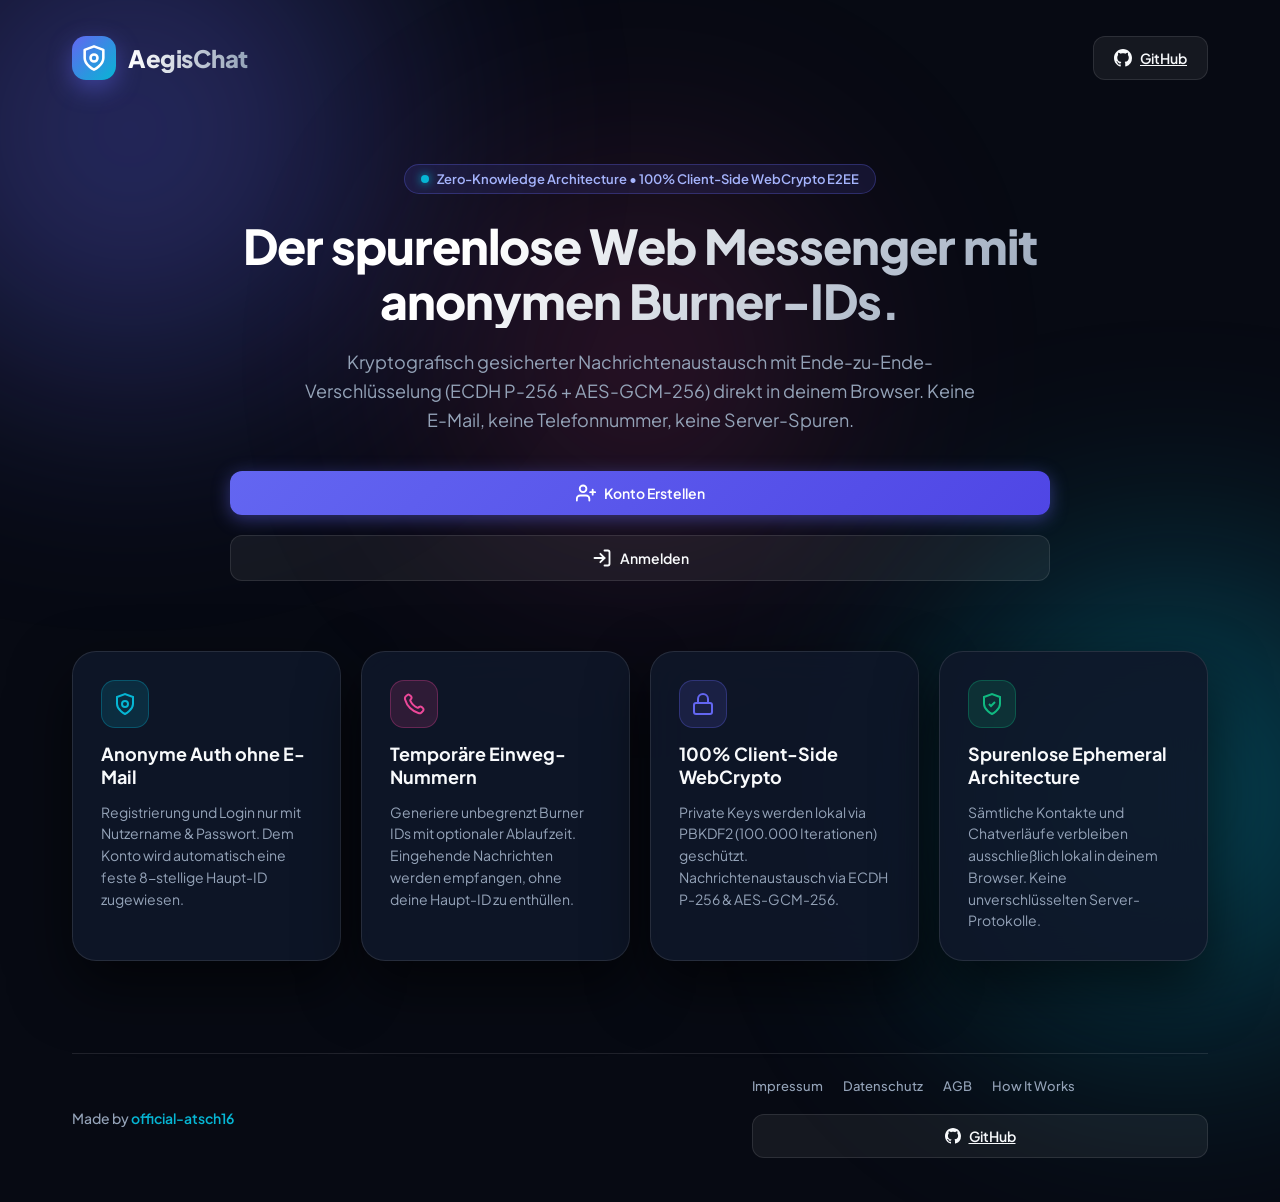
==== index.html @ f0bc1265 "Merge pull request #23 from offical-atsch16/feat/high-end-security-features-1274713955797657585" ====
<!DOCTYPE html>
<html lang="de">
<head>
  <meta charset="UTF-8">
  <meta name="viewport" content="width=device-width, initial-scale=1.0">
  <title>AegisChat Encrypted Messenger</title>
  <link rel="icon" type="image/svg+xml" href="/favicon.svg">
  <link rel="alternate icon" href="/favicon.ico">
  <link rel="manifest" href="/site.webmanifest">
  <link rel="stylesheet" href="style.css">
  <link rel="preconnect" href="https://fonts.googleapis.com">
  <link rel="preconnect" href="https://fonts.gstatic.com" crossorigin>
  <link href="https://fonts.googleapis.com/css2?family=Plus+Jakarta+Sans:wght@400;500;600;700;800&family=JetBrains+Mono:wght@400;500;600&display=swap" rel="stylesheet">
  <!-- Supabase JS Client Library -->
  <script src="https://cdn.jsdelivr.net/npm/@supabase/supabase-js@2"></script>
  <!-- QR Code Generation & Scanner Libraries -->
  <script src="https://cdnjs.cloudflare.com/ajax/libs/qrcodejs/1.0.0/qrcode.min.js"></script>
  <script src="https://unpkg.com/html5-qrcode"></script>
</head>
<body>
  <!-- TOP BANNER -->
  <div id="global-banner" class="global-banner hidden">
    <div class="banner-content">
      <span id="banner-badge" class="banner-badge">Hinweis</span>
      <span id="banner-text" class="banner-text">Willkommen bei AegisChat!</span>
    </div>
    <button id="close-banner-btn" class="icon-btn banner-close-btn" aria-label="Banner Schließen">&times;</button>
  </div>

  <!-- Dynamic Gradient Ambient Background -->
  <div class="app-background">
    <div class="glow-sphere glow-1"></div>
    <div class="glow-sphere glow-2"></div>
    <div class="glow-sphere glow-3"></div>
  </div>

  <!-- TOAST NOTIFICATIONS CONTAINER -->
  <div id="toast-container" class="toast-container"></div>

  <!-- MAIN LANDING PAGE VIEW -->
  <div id="landing-page" class="landing-container">
    <!-- LANDING HEADER / NAVBAR -->
    <header class="landing-header">
      <div class="brand">
        <div class="brand-icon">
          <svg width="28" height="28" viewBox="0 0 24 24" fill="none" stroke="currentColor" stroke-width="2.2" stroke-linecap="round" stroke-linejoin="round"><path d="M12 22s8-4 8-10V5l-8-3-8 3v7c0 6 8 10 8 10z"/><circle cx="12" cy="12" r="3"/></svg>
        </div>
        <span class="brand-title">AegisChat</span>
      </div>
      <div class="header-actions">
        <a href="https://github.com/offical-atsch16/aegis-messenger" target="_blank" rel="noopener noreferrer" class="btn secondary-btn header-btn">
          <svg width="18" height="18" viewBox="0 0 24 24" fill="currentColor"><path d="M12 0C5.37 0 0 5.37 0 12c0 5.31 3.435 9.795 8.205 11.385.6.105.825-.255.825-.57 0-.285-.015-1.23-.015-2.235-3.015.555-3.795-.735-4.035-1.41-.135-.345-.72-1.41-1.23-1.695-.42-.225-1.02-.78-.015-.795.945-.015 1.62.87 1.845 1.23 1.08 1.815 2.805 1.305 3.495.99.105-.78.42-1.305.765-1.605-2.67-.3-5.46-1.335-5.46-5.925 0-1.305.465-2.385 1.23-3.225-.12-.3-.54-1.53.12-3.18 0 0 1.005-.315 3.3 1.23.96-.27 1.98-.405 3-.405s2.04.135 3 .405c2.295-1.56 3.3-1.23 3.3-1.23.66 1.65.24 2.88.12 3.18.765.84 1.23 1.905 1.23 3.225 0 4.605-2.805 5.625-5.475 5.925.435.375.81 1.095.81 2.22 0 1.605-.015 2.895-.015 3.3 0 .315.225.69.825.57A12.02 12.02 0 0024 12c0-6.63-5.37-12-12-12z"/></svg>
          <span>GitHub</span>
        </a>
      </div>
    </header>

    <!-- HERO SECTION -->
    <section class="hero-section">
      <div class="hero-badge">
        <span class="badge-dot"></span> Zero-Knowledge Architecture • 100% Client-Side WebCrypto E2EE
      </div>
      <h1 class="hero-title">
        Der spurenlose Web Messenger mit anonymen Burner-IDs.
      </h1>
      <p class="hero-subtitle">
        Kryptografisch gesicherter Nachrichtenaustausch mit Ende-zu-Ende-Verschlüsselung (ECDH P-256 + AES-GCM-256) direkt in deinem Browser. Keine E-Mail, keine Telefonnummer, keine Server-Spuren.
      </p>

      <div class="hero-cta-group">
        <button id="show-register-modal-btn" class="btn primary-btn cta-btn">
          <svg width="20" height="20" viewBox="0 0 24 24" fill="none" stroke="currentColor" stroke-width="2.2" stroke-linecap="round" stroke-linejoin="round"><path d="M16 21v-2a4 4 0 0 0-4-4H5a4 4 0 0 0-4 4v2"/><circle cx="8.5" cy="7" r="4"/><line x1="20" y1="8" x2="20" y2="14"/><line x1="23" y1="11" x2="17" y2="11"/></svg>
          <span>Konto Erstellen</span>
        </button>
        <button id="show-login-modal-btn" class="btn secondary-btn cta-btn">
          <svg width="20" height="20" viewBox="0 0 24 24" fill="none" stroke="currentColor" stroke-width="2.2" stroke-linecap="round" stroke-linejoin="round"><path d="M15 3h4a2 2 0 0 1 2 2v14a2 2 0 0 1-2 2h-4"/><polyline points="10 17 15 12 10 7"/><line x1="15" y1="12" x2="3" y2="12"/></svg>
          <span>Anmelden</span>
        </button>
      </div>
    </section>

    <!-- FEATURES GRID -->
    <section class="features-section">
      <div class="features-grid">
        <div class="glass-card feature-card">
          <div class="feature-icon icon-cyan">
            <svg width="24" height="24" viewBox="0 0 24 24" fill="none" stroke="currentColor" stroke-width="2"><path d="M12 22s8-4 8-10V5l-8-3-8 3v7c0 6 8 10 8 10z"/><circle cx="12" cy="12" r="3"/></svg>
          </div>
          <h3>Anonyme Auth ohne E-Mail</h3>
          <p>Registrierung und Login nur mit Nutzername & Passwort. Dem Konto wird automatisch eine feste 8-stellige Haupt-ID zugewiesen.</p>
        </div>

        <div class="glass-card feature-card">
          <div class="feature-icon icon-pink">
            <svg width="24" height="24" viewBox="0 0 24 24" fill="none" xmlns="http://www.w3.org/2000/svg"><path d="M8.38028 8.85335C9.07627 10.303 10.0251 11.6616 11.2266 12.8632C12.4282 14.0648 13.7869 15.0136 15.2365 15.7096C15.3612 15.7694 15.4235 15.7994 15.5024 15.8224C15.7828 15.9041 16.127 15.8454 16.3644 15.6754C16.4313 15.6275 16.4884 15.5704 16.6027 15.4561C16.9523 15.1064 17.1271 14.9316 17.3029 14.8174C17.9658 14.3864 18.8204 14.3864 19.4833 14.8174C19.6591 14.9316 19.8339 15.1064 20.1835 15.4561L20.3783 15.6509C20.9098 16.1824 21.1755 16.4481 21.3198 16.7335C21.6069 17.301 21.6069 17.9713 21.3198 18.5389C21.1755 18.8242 20.9098 19.09 20.3783 19.6214L20.2207 19.779C19.6911 20.3087 19.4263 20.5735 19.0662 20.7757C18.6667 21.0001 18.0462 21.1615 17.588 21.1601C17.1751 21.1589 16.8928 21.0788 16.3284 20.9186C13.295 20.0576 10.4326 18.4332 8.04466 16.0452C5.65668 13.6572 4.03221 10.7948 3.17124 7.76144C3.01103 7.19699 2.93092 6.91477 2.9297 6.50182C2.92833 6.0436 3.08969 5.42311 3.31411 5.0236C3.51636 4.66357 3.78117 4.39876 4.3108 3.86913L4.46843 3.7115C4.99987 3.18006 5.2656 2.91433 5.55098 2.76999C6.11854 2.48292 6.7888 2.48292 7.35636 2.76999C7.64174 2.91433 7.90747 3.18006 8.43891 3.7115L8.63378 3.90637C8.98338 4.25597 9.15819 4.43078 9.27247 4.60655C9.70347 5.26945 9.70347 6.12403 9.27247 6.78692C9.15819 6.96269 8.98338 7.1375 8.63378 7.4871C8.51947 7.60142 8.46231 7.65857 8.41447 7.72538C8.24446 7.96281 8.18576 8.30707 8.26748 8.58743C8.29048 8.66632 8.32041 8.72866 8.38028 8.85335Z" stroke="currentColor" stroke-width="2" stroke-linecap="round" stroke-linejoin="round"/></svg>
          </div>
          <h3>Temporäre Einweg-Nummern</h3>
          <p>Generiere unbegrenzt Burner IDs mit optionaler Ablaufzeit. Eingehende Nachrichten werden empfangen, ohne deine Haupt-ID zu enthüllen.</p>
        </div>

        <div class="glass-card feature-card">
          <div class="feature-icon icon-indigo">
            <svg width="24" height="24" viewBox="0 0 24 24" fill="none" stroke="currentColor" stroke-width="2"><rect x="3" y="11" width="18" height="11" rx="2" ry="2"/><path d="M7 11V7a5 5 0 0 1 10 0v4"/></svg>
          </div>
          <h3>100% Client-Side WebCrypto</h3>
          <p>Private Keys werden lokal via PBKDF2 (100.000 Iterationen) geschützt. Nachrichtenaustausch via ECDH P-256 & AES-GCM-256.</p>
        </div>

        <div class="glass-card feature-card">
          <div class="feature-icon icon-emerald">
            <svg width="24" height="24" viewBox="0 0 24 24" fill="none" stroke="currentColor" stroke-width="2"><path d="M12 22s8-4 8-10V5l-8-3-8 3v7c0 6 8 10 8 10z"/><polyline points="9 12 11 14 15 10"/></svg>
          </div>
          <h3>Spurenlose Ephemeral Architecture</h3>
          <p>Sämtliche Kontakte und Chatverläufe verbleiben ausschließlich lokal in deinem Browser. Keine unverschlüsselten Server-Protokolle.</p>
        </div>
      </div>
    </section>

    <!-- LANDING FOOTER -->
    <footer class="landing-footer">
      <div class="footer-content">
        <div class="footer-branding">
          <span>Made by <a href="https://github.com/offical-atsch16" target="_blank" rel="noopener noreferrer" class="brand-link">official-atsch16</a></span>
        </div>
        <div class="footer-links">
          <a href="/impressum" class="footer-link">Impressum</a>
          <a href="/datenschutz" class="footer-link">Datenschutz</a>
          <a href="/agb" class="footer-link">AGB</a>
          <a href="/how-it-works" class="footer-link">How It Works</a>
          <a href="https://github.com/offical-atsch16/aegis-messenger" target="_blank" rel="noopener noreferrer" class="btn secondary-btn footer-github-btn">
            <svg width="16" height="16" viewBox="0 0 24 24" fill="currentColor"><path d="M12 0C5.37 0 0 5.37 0 12c0 5.31 3.435 9.795 8.205 11.385.6.105.825-.255.825-.57 0-.285-.015-1.23-.015-2.235-3.015.555-3.795-.735-4.035-1.41-.135-.345-.72-1.41-1.23-1.695-.42-.225-1.02-.78-.015-.795.945-.015 1.62.87 1.845 1.23 1.08 1.815 2.805 1.305 3.495.99.105-.78.42-1.305.765-1.605-2.67-.3-5.46-1.335-5.46-5.925 0-1.305.465-2.385 1.23-3.225-.12-.3-.54-1.53.12-3.18 0 0 1.005-.315 3.3 1.23.96-.27 1.98-.405 3-.405s2.04.135 3 .405c2.295-1.56 3.3-1.23 3.3-1.23.66 1.65.24 2.88.12 3.18.765.84 1.23 1.905 1.23 3.225 0 4.605-2.805 5.625-5.475 5.925.435.375.81 1.095.81 2.22 0 1.605-.015 2.895-.015 3.3 0 .315.225.69.825.57A12.02 12.02 0 0024 12c0-6.63-5.37-12-12-12z"/></svg>
            <span>GitHub</span>
          </a>
        </div>
      </div>
    </footer>
  </div>

  <!-- MODAL: REGISTRATION -->
  <div id="register-modal" class="modal-overlay hidden">
    <div class="glass-card setup-card modal-card">
      <div class="brand">
        <div class="brand-icon">
          <svg width="28" height="28" viewBox="0 0 24 24" fill="none" stroke="currentColor" stroke-width="2.2" stroke-linecap="round" stroke-linejoin="round"><path d="M12 22s8-4 8-10V5l-8-3-8 3v7c0 6 8 10 8 10z"/><circle cx="12" cy="12" r="3"/></svg>
        </div>
        <h1>Neues Konto</h1>
      </div>
      <p class="tagline">Keine E-Mail oder Handynummer erforderlich. Du erhältst automatisch eine 8-stellige Haupt-ID.</p>

      <!-- INVITE CODE STEP (shown if require_invite_code is enabled) -->
      <div id="register-invite-step" class="hidden">
        <p class="invite-hint-text">Derzeit ist die Registrierung nur mit einem gültigen Beta-Einladungscode möglich.</p>
        <div class="form-group">
          <label for="reg-invite-code">Einladungscode (Invite Code)</label>
          <div class="input-wrapper">
            <input type="text" id="reg-invite-code" placeholder="z. B. AEGIS-X7K2M9" autocomplete="off">
          </div>
        </div>
        <div class="modal-actions-btn">
          <button id="verify-invite-code-btn" type="button" class="btn primary-btn">
            <span>Code Prüfen</span>
          </button>
          <button id="close-register-modal-btn-1" type="button" class="btn secondary-btn">
            <span>Abbrechen</span>
          </button>
        </div>
      </div>

      <!-- CREDENTIALS STEP -->
      <form id="register-credentials-step" onsubmit="return false;">
        <div class="form-group">
          <label for="reg-username">Nutzername</label>
          <div class="input-wrapper">
            <input type="text" id="reg-username" placeholder="z. B. cyber_alex" autocomplete="username" required>
          </div>
        </div>

        <div class="form-group">
          <label for="reg-password">Passwort</label>
          <div class="input-wrapper">
            <input type="password" id="reg-password" placeholder="Sicheres Passwort vergeben..." autocomplete="new-password" required>
          </div>
        </div>

        <div class="modal-actions-btn">
          <button id="submit-register-btn" type="button" class="btn primary-btn">
            <svg width="18" height="18" viewBox="0 0 24 24" fill="none" stroke="currentColor" stroke-width="2"><path d="M16 21v-2a4 4 0 0 0-4-4H5a4 4 0 0 0-4 4v2"/><circle cx="8.5" cy="7" r="4"/><line x1="20" y1="8" x2="20" y2="14"/><line x1="23" y1="11" x2="17" y2="11"/></svg>
            <span>Konto Registrieren</span>
          </button>
          <button id="close-register-modal-btn" type="button" class="btn secondary-btn">
            <span>Abbrechen</span>
          </button>
        </div>
      </form>
      <div id="register-status" class="status-msg"></div>
    </div>
  </div>

  <!-- MODAL: LOGIN -->
  <div id="login-modal" class="modal-overlay hidden">
    <div class="glass-card setup-card modal-card">
      <div class="brand">
        <div class="brand-icon">
          <svg width="28" height="28" viewBox="0 0 24 24" fill="none" stroke="currentColor" stroke-width="2.2" stroke-linecap="round" stroke-linejoin="round"><rect x="3" y="11" width="18" height="11" rx="2" ry="2"/><path d="M7 11V7a5 5 0 0 1 10 0v4"/></svg>
        </div>
        <h1>Anmelden</h1>
      </div>
      <p class="tagline">Gib deinen Nutzernamen oder deine 8-stellige Haupt-ID und dein Passwort ein.</p>

      <form id="login-form" onsubmit="return false;">
        <div class="form-group">
          <label for="login-user-identifier">Nutzername oder 8-stellige ID</label>
          <div class="input-wrapper">
            <input type="text" id="login-user-identifier" placeholder="z. B. cyber_alex oder 83920194" autocomplete="username" required>
          </div>
        </div>

        <div class="form-group">
          <label for="login-password">Passwort</label>
          <div class="input-wrapper">
            <input type="password" id="login-password" placeholder="Dein Passwort..." autocomplete="current-password" required>
          </div>
        </div>

        <div class="modal-actions-btn">
          <button id="submit-login-btn" type="button" class="btn primary-btn">
            <svg width="18" height="18" viewBox="0 0 24 24" fill="none" stroke="currentColor" stroke-width="2"><path d="M15 3h4a2 2 0 0 1 2 2v14a2 2 0 0 1-2 2h-4"/><polyline points="10 17 15 12 10 7"/><line x1="15" y1="12" x2="3" y2="12"/></svg>
            <span>Anmelden</span>
          </button>
          <button id="close-login-modal-btn" type="button" class="btn secondary-btn">
            <span>Abbrechen</span>
          </button>
        </div>
      </form>
      <div id="login-status" class="status-msg"></div>
    </div>
  </div>

  <!-- MAIN APPLICATION CONTAINER (CHAT INTERFACE & BURNER MANAGEMENT) -->
  <div id="app" class="app-container hidden">

    <!-- MAIN CHAT INTERFACE -->
    <div id="chat-screen" class="glass-card main-chat-card">

      <!-- MOBILE TOP HEADER BAR -->
      <div class="mobile-bar">
        <div class="mobile-brand">AegisChat</div>
        <div style="display: flex; gap: 4px;">
          <button id="mobile-admin-btn" class="icon-btn hidden" title="Admin Dashboard">
            <svg width="20" height="20" viewBox="0 0 24 24" fill="none" xmlns="http://www.w3.org/2000/svg"><path d="M7 15L10 12L7 9M13 15H17M7.8 21H16.2C17.8802 21 18.7202 21 19.362 20.673C19.9265 20.3854 20.3854 19.9265 20.673 19.362C21 18.7202 21 17.8802 21 16.2V7.8C21 6.11984 21 5.27976 20.673 4.63803C20.3854 4.07354 19.9265 3.6146 19.362 3.32698C18.7202 3 17.8802 3 16.2 3H7.8C6.11984 3 5.27976 3 4.63803 3.32698C4.07354 3.6146 3.6146 4.07354 3.32698 4.63803C3 5.27976 3 6.11984 3 7.8V16.2C3 17.8802 3 18.7202 3.32698 19.362C3.6146 19.9265 4.07354 20.3854 4.63803 20.673C5.27976 21 6.11984 21 7.8 21Z" stroke="currentColor" stroke-width="2" stroke-linecap="round" stroke-linejoin="round"/></svg>
          </button>
          <button id="mobile-panic-btn" class="icon-btn emergency-btn" title="Emergency Lock (Session wiped)">
            <svg width="20" height="20" viewBox="0 0 24 24" fill="none" stroke="currentColor" stroke-width="2"><path d="M12 22s8-4 8-10V5l-8-3-8 3v7c0 6 8 10 8 10z"/><line x1="12" y1="8" x2="12" y2="12"/><line x1="12" y1="16" x2="12.01" y2="16"/></svg>
          </button>
          <button id="mobile-logout-btn" class="icon-btn" title="Session Beenden & Abmelden">
            <svg width="20" height="20" viewBox="0 0 24 24" fill="none" stroke="currentColor" stroke-width="2"><path d="M9 21H5a2 2 0 0 1-2-2V5a2 2 0 0 1 2-2h4"/><polyline points="16 17 21 12 16 7"/><line x1="21" y1="12" x2="9" y2="12"/></svg>
          </button>
        </div>
      </div>

      <!-- SIDEBAR -->
      <aside class="sidebar" id="sidebar">
        <!-- USER PROFILE HEADER -->
        <div class="user-profile">
          <div class="avatar" id="my-avatar">--</div>
          <div class="profile-info">
            <h3 id="my-username">Username</h3>
            <div class="id-badge">
              <span class="dot online" id="realtime-status-dot" title="Realtime Verbindungsstatus"></span>
              <span id="my-id">ID: --------</span>
            </div>
          </div>
          <div class="profile-actions">
            <button id="open-admin-btn" class="icon-btn hidden" title="Admin Dashboard">
              <svg width="18" height="18" viewBox="0 0 24 24" fill="none" xmlns="http://www.w3.org/2000/svg"><path d="M7 15L10 12L7 9M13 15H17M7.8 21H16.2C17.8802 21 18.7202 21 19.362 20.673C19.9265 20.3854 20.3854 19.9265 20.673 19.362C21 18.7202 21 17.8802 21 16.2V7.8C21 6.11984 21 5.27976 20.673 4.63803C20.3854 4.07354 19.9265 3.6146 19.362 3.32698C18.7202 3 17.8802 3 16.2 3H7.8C6.11984 3 5.27976 3 4.63803 3.32698C4.07354 3.6146 3.6146 4.07354 3.32698 4.63803C3 5.27976 3 6.11984 3 7.8V16.2C3 17.8802 3 18.7202 3.32698 19.362C3.6146 19.9265 4.07354 20.3854 4.63803 20.673C5.27976 21 6.11984 21 7.8 21Z" stroke="currentColor" stroke-width="2" stroke-linecap="round" stroke-linejoin="round"/></svg>
            </button>
            <button id="manage-burners-btn" class="icon-btn" title="Einweg-Nummern (Burner IDs) verwalten">
              <svg width="18" height="18" viewBox="0 0 24 24" fill="none" xmlns="http://www.w3.org/2000/svg"><path d="M8.38028 8.85335C9.07627 10.303 10.0251 11.6616 11.2266 12.8632C12.4282 14.0648 13.7869 15.0136 15.2365 15.7096C15.3612 15.7694 15.4235 15.7994 15.5024 15.8224C15.7828 15.9041 16.127 15.8454 16.3644 15.6754C16.4313 15.6275 16.4884 15.5704 16.6027 15.4561C16.9523 15.1064 17.1271 14.9316 17.3029 14.8174C17.9658 14.3864 18.8204 14.3864 19.4833 14.8174C19.6591 14.9316 19.8339 15.1064 20.1835 15.4561L20.3783 15.6509C20.9098 16.1824 21.1755 16.4481 21.3198 16.7335C21.6069 17.301 21.6069 17.9713 21.3198 18.5389C21.1755 18.8242 20.9098 19.09 20.3783 19.6214L20.2207 19.779C19.6911 20.3087 19.4263 20.5735 19.0662 20.7757C18.6667 21.0001 18.0462 21.1615 17.588 21.1601C17.1751 21.1589 16.8928 21.0788 16.3284 20.9186C13.295 20.0576 10.4326 18.4332 8.04466 16.0452C5.65668 13.6572 4.03221 10.7948 3.17124 7.76144C3.01103 7.19699 2.93092 6.91477 2.9297 6.50182C2.92833 6.0436 3.08969 5.42311 3.31411 5.0236C3.51636 4.66357 3.78117 4.39876 4.3108 3.86913L4.46843 3.7115C4.99987 3.18006 5.2656 2.91433 5.55098 2.76999C6.11854 2.48292 6.7888 2.48292 7.35636 2.76999C7.64174 2.91433 7.90747 3.18006 8.43891 3.7115L8.63378 3.90637C8.98338 4.25597 9.15819 4.43078 9.27247 4.60655C9.70347 5.26945 9.70347 6.12403 9.27247 6.78692C9.15819 6.96269 8.98338 7.1375 8.63378 7.4871C8.51947 7.60142 8.46231 7.65857 8.41447 7.72538C8.24446 7.96281 8.18576 8.30707 8.26748 8.58743C8.29048 8.66632 8.32041 8.72866 8.38028 8.85335Z" stroke="currentColor" stroke-width="2" stroke-linecap="round" stroke-linejoin="round"/></svg>
            </button>
            <button id="show-qr-btn" class="icon-btn" title="Mein QR-Code anzeigen">
              <svg width="18" height="18" viewBox="0 0 24 24" fill="none" xmlns="http://www.w3.org/2000/svg"><path d="M7 12H12V17M3.01 12H3M8.01 17H8M12.01 21H12M21.01 12H21M3 17H4.5M15.5 12H17.5M3 21H8M12 2V8M17.6 21H19.4C19.9601 21 20.2401 21 20.454 20.891C20.6422 20.7951 20.7951 20.6422 20.891 20.454C21 20.2401 21 19.9601 21 19.4V17.6C21 17.0399 21 16.7599 20.891 16.546C20.7951 16.3578 20.6422 16.2049 20.454 16.109C20.2401 16 19.9601 16 19.4 16H17.6C17.0399 16 16.7599 16 16.546 16.109C16.3578 16.2049 16.2049 16.3578 16.109 16.546C16 16.7599 16 17.0399 16 17.6V19.4C16 19.9601 16 20.2401 16.109 20.454C16.2049 20.6422 16.3578 20.7951 16.546 20.891C16.7599 21 17.0399 21 17.6 21ZM17.6 8H19.4C19.9601 8 20.2401 8 20.454 7.89101C20.6422 7.79513 20.7951 7.64215 20.891 7.45399C21 7.24008 21 6.96005 21 6.4V4.6C21 4.03995 21 3.75992 20.891 3.54601C20.7951 3.35785 20.6422 3.20487 20.454 3.10899C20.2401 3 19.9601 3 19.4 3H17.6C17.0399 3 16.7599 3 16.546 3.10899C16.3578 3.20487 16.2049 3.35785 16.109 3.54601C16 3.75992 16 4.03995 16 4.6V6.4C16 6.96005 16 7.24008 16.109 7.45399C16.2049 7.64215 16.3578 7.79513 16.546 7.89101C16.7599 8 17.0399 8 17.6 8ZM4.6 8H6.4C6.96005 8 7.24008 8 7.45399 7.89101C7.64215 7.79513 7.79513 7.64215 7.89101 7.45399C8 7.24008 8 6.96005 8 6.4V4.6C8 4.03995 8 3.75992 7.89101 3.54601C7.79513 3.35785 7.64215 3.20487 7.45399 3.10899C7.24008 3 6.96005 3 6.4 3H4.6C4.03995 3 3.75992 3 3.54601 3.10899C3.35785 3.20487 3.20487 3.35785 3.10899 3.54601C3 3.75992 3 4.03995 3 4.6V6.4C3 6.96005 3 7.24008 3.10899 7.45399C3.20487 7.64215 3.35785 7.79513 3.54601 7.89101C3.75992 8 4.03995 8 4.6 8Z" stroke="currentColor" stroke-width="2" stroke-linecap="round" stroke-linejoin="round"/></svg>
            </button>
            <button id="open-settings-btn" class="icon-btn" title="Kontoeinstellungen">
              <svg width="18" height="18" viewBox="0 0 24 24" fill="none" stroke="currentColor" stroke-width="2"><circle cx="12" cy="12" r="3"/><path d="M19.4 15a1.65 1.65 0 0 0 .33 1.82l.06.06a2 2 0 0 1 0 2.83 2 2 0 0 1-2.83 0l-.06-.06a1.65 1.65 0 0 0-1.82-.33 1.65 1.65 0 0 0-1 1.51V21a2 2 0 0 1-2 2 2 2 0 0 1-2-2v-.09A1.65 1.65 0 0 0 9 19.4a1.65 1.65 0 0 0-1.82.33l-.06.06a2 2 0 0 1-2.83 0 2 2 0 0 1 0-2.83l.06-.06a1.65 1.65 0 0 0 .33-1.82 1.65 1.65 0 0 0-1.51-1H3a2 2 0 0 1-2-2 2 2 0 0 1 2-2h.09A1.65 1.65 0 0 0 4.6 9a1.65 1.65 0 0 0-.33-1.82l-.06-.06a2 2 0 0 1 0-2.83 2 2 0 0 1 2.83 0l.06.06a1.65 1.65 0 0 0 1.82.33H9a1.65 1.65 0 0 0 1-1.51V3a2 2 0 0 1 2-2 2 2 0 0 1 2 2v.09a1.65 1.65 0 0 0 1 1.51 1.65 1.65 0 0 0 1.82-.33l.06-.06a2 2 0 0 1 2.83 0 2 2 0 0 1 0 2.83l-.06.06a1.65 1.65 0 0 0-.33 1.82V9a1.65 1.65 0 0 0 1.51 1H21a2 2 0 0 1 2 2 2 2 0 0 1-2 2h-.09a1.65 1.65 0 0 0-1.51 1z"/></svg>
            </button>
            <button id="panic-lock-btn" class="icon-btn emergency-btn desktop-only" title="Session Destruction / Emergency Lock">
              <svg width="18" height="18" viewBox="0 0 24 24" fill="none" stroke="currentColor" stroke-width="2"><path d="M12 22s8-4 8-10V5l-8-3-8 3v7c0 6 8 10 8 10z"/><line x1="12" y1="8" x2="12" y2="12"/><line x1="12" y1="16" x2="12.01" y2="16"/></svg>
            </button>
            <button id="logout-btn" class="icon-btn desktop-only" title="Abmelden">
              <svg width="18" height="18" viewBox="0 0 24 24" fill="none" stroke="currentColor" stroke-width="2"><path d="M9 21H5a2 2 0 0 1-2-2V5a2 2 0 0 1 2-2h4"/><polyline points="16 17 21 12 16 7"/><line x1="21" y1="12" x2="9" y2="12"/></svg>
            </button>
          </div>
        </div>

        <!-- LOCAL SEARCH BAR -->
        <div class="search-bar-wrapper" style="padding: 8px 16px;">
          <input type="text" id="sidebar-search-input" placeholder="🔍 Nachrichten & Kontakte suchen..." autocomplete="off" class="sender-dropdown" style="width: 100%;">
        </div>

        <!-- ADD CONTACT & CREATE GROUP SECTION -->
        <div class="section-title">
          <span>Kontakt & Gruppen</span>
        </div>

        <div class="add-contact-form">
          <div class="input-wrapper">
            <input type="text" id="peer-number-input" placeholder="8-stellige ID / Burner-Nummer..." maxlength="8" autocomplete="off">
          </div>

          <div class="btn-group">
            <button id="add-contact-btn" type="button" class="btn secondary-btn">
              <svg width="16" height="16" viewBox="0 0 24 24" fill="none" stroke="currentColor" stroke-width="2"><line x1="12" y1="5" x2="12" y2="19"/><line x1="5" y1="12" x2="19" y2="12"/></svg>
              <span>Chat</span>
            </button>
            <button id="scan-qr-btn" type="button" class="btn secondary-btn scan-btn" title="QR-Code scannen">
              <svg width="16" height="16" viewBox="0 0 24 24" fill="none" stroke="currentColor" stroke-width="2"><path d="M23 19a2 2 0 0 1-2 2H3a2 2 0 0 1-2-2V8a2 2 0 0 1 2-2h4l2-3h6l2 3h4a2 2 0 0 1 2 2z"/><circle cx="12" cy="13" r="4"/></svg>
              <span>Scan</span>
            </button>
            <button id="create-group-modal-btn" type="button" class="btn primary-btn" title="Neuen E2EE Gruppenraum erstellen">
              <svg width="16" height="16" viewBox="0 0 24 24" fill="none" stroke="currentColor" stroke-width="2"><path d="M17 21v-2a4 4 0 0 0-4-4H5a4 4 0 0 0-4 4v2"/><circle cx="9" cy="7" r="4"/><path d="M23 21v-2a4 4 0 0 0-3-3.87"/><path d="M16 3.13a4 4 0 0 1 0 7.75"/><line x1="19" y1="8" x2="19" y2="14"/><line x1="22" y1="11" x2="16" y2="11"/></svg>
              <span>Gruppe</span>
            </button>
          </div>
        </div>

        <!-- GROUPS LIST SECTION -->
        <div class="section-title" style="margin-top: 10px;">
          <span>Deine Gruppenräume</span>
        </div>

        <ul id="groups-list" class="contacts-list" style="max-height: 140px; min-height: 50px;">
          <!-- Dynamically populated group rooms -->
        </ul>

        <!-- CONTACTS LIST SECTION -->
        <div class="section-title">
          <span>Deine Kontakte</span>
        </div>

        <ul id="contacts-list" class="contacts-list">
          <!-- Dynamically populated contacts -->
        </ul>

        <!-- FOOTER / BRANDING -->
        <footer class="sidebar-footer">
          <span>Made with ❤️ by <a href="https://github.com/offical-atsch16" target="_blank" rel="noopener noreferrer" class="brand-link">official-atsch16</a></span>
        </footer>
      </aside>

      <!-- CHAT MAIN VIEWPORT -->
      <main class="chat-viewport">
        <!-- TAB BLUR SCREENSHOT PROTECTION OVERLAY -->
        <div id="tab-blur-overlay" class="tab-blur-overlay hidden">
          <div class="tab-blur-content">
            <svg width="48" height="48" viewBox="0 0 24 24" fill="none" stroke="currentColor" stroke-width="1.8"><rect x="3" y="11" width="18" height="11" rx="2" ry="2"/><path d="M7 11V7a5 5 0 0 1 10 0v4"/></svg>
            <h3>Chat geschützt</h3>
            <p>Tab befindet sich im Hintergrund. Inhalt zum Sichtschutz überlagert.</p>
          </div>
        </div>

        <!-- SAVE CONTACT PROMPT BAR -->
        <div id="contact-prompt-bar" class="prompt-bar hidden">
          <div class="prompt-text">
            <svg width="18" height="18" viewBox="0 0 24 24" fill="none" stroke="currentColor" stroke-width="2"><path d="M16 21v-2a4 4 0 0 0-4-4H5a4 4 0 0 0-4 4v2"/><circle cx="8.5" cy="7" r="4"/><line x1="20" y1="8" x2="20" y2="14"/><line x1="23" y1="11" x2="17" y2="11"/></svg>
            <span>Möchtest du <strong id="prompt-number">--------</strong> in deinen Kontakten speichern?</span>
          </div>
          <div class="prompt-actions">
            <button id="prompt-save-btn" class="btn primary-btn prompt-btn">Speichern</button>
            <button id="prompt-dismiss-btn" class="btn secondary-btn prompt-btn">Schließen</button>
          </div>
        </div>

        <!-- ACTIVE CHAT HEADER -->
        <header id="chat-header" class="chat-header hidden">
          <button id="mobile-back-btn" class="btn secondary-btn mobile-only back-nav-btn" aria-label="Zurück zur Kontaktauswahl">
            <svg width="18" height="18" viewBox="0 0 24 24" fill="none" stroke="currentColor" stroke-width="2"><line x1="19" y1="12" x2="5" y2="12"/><polyline points="12 19 5 12 12 5"/></svg>
            <span>← Kontakte</span>
          </button>
          <div class="active-user-info" id="active-user-clickable" title="Klicken um Nickname zu vergeben">
            <div class="avatar" id="active-avatar">?</div>
            <div>
              <div class="active-name-row">
                <h4 id="active-contact-name">Kontakt ID</h4>
                <button id="edit-nickname-header-btn" class="icon-btn inline-edit-btn" title="Nickname bearbeiten">
                  <svg width="14" height="14" viewBox="0 0 24 24" fill="none" stroke="currentColor" stroke-width="2"><path d="M11 4H4a2 2 0 0 0-2 2v14a2 2 0 0 0 2 2h14a2 2 0 0 0 2-2v-7"/><path d="M18.5 2.5a2.121 2.121 0 0 1 3 3L12 15l-4 1 1-4 9.5-9.5z"/></svg>
                </button>
              </div>
              <span class="status-indicator">
                <svg width="12" height="12" viewBox="0 0 24 24" fill="none" stroke="currentColor" stroke-width="2.2" class="lock-icon"><path d="M12 22s8-4 8-10V5l-8-3-8 3v7c0 6 8 10 8 10z"/><circle cx="12" cy="12" r="3"/></svg>
                <span id="active-contact-subtext">ECDH P-256 / AES-GCM</span>
                <span id="typing-indicator" class="typing-text hidden">tippt gerade...</span>
              </span>
            </div>
          </div>

          <div class="chat-header-actions">
            <!-- E2EE CALL ACTIONS -->
            <button id="start-audio-call-btn" class="icon-btn call-action-btn" title="Ende-zu-Ende verschlüsselter Audio-Anruf">
              <svg width="18" height="18" viewBox="0 0 24 24" fill="none" stroke="currentColor" stroke-width="2" stroke-linecap="round" stroke-linejoin="round"><path d="M22 16.92v3a2 2 0 0 1-2.18 2 19.79 19.79 0 0 1-8.63-3.07 19.5 19.5 0 0 1-6-6 19.79 19.79 0 0 1-3.07-8.67A2 2 0 0 1 4.11 2h3a2 2 0 0 1 2 1.72 12.84 12.84 0 0 0 .7 2.81 2 2 0 0 1-.45 2.11L8.09 9.91a16 16 0 0 0 6 6l1.27-1.27a2 2 0 0 1 2.11-.45 12.84 12.84 0 0 0 2.81.7A2 2 0 0 1 22 16.92z"/></svg>
            </button>
            <button id="start-video-call-btn" class="icon-btn call-action-btn" title="Ende-zu-Ende verschlüsselter Video-Anruf">
              <svg width="18" height="18" viewBox="0 0 24 24" fill="none" stroke="currentColor" stroke-width="2" stroke-linecap="round" stroke-linejoin="round"><polygon points="23 7 16 12 23 17 23 7"/><rect x="1" y="5" width="15" height="14" rx="2" ry="2"/></svg>
            </button>

            <div class="sender-select-wrapper">
              <label for="self-destruct-select">⏱️ Timer:</label>
              <select id="self-destruct-select" class="sender-dropdown">
                <option value="off">Aus</option>
                <option value="10s">10 Sek</option>
                <option value="1m">1 Min</option>
                <option value="1h">1 Std</option>
                <option value="24h">24 Std</option>
              </select>
            </div>
            <div class="sender-select-wrapper">
              <label for="send-as-select">Senden als:</label>
              <select id="send-as-select" class="sender-dropdown">
                <!-- Main ID & Active Burner IDs dynamically added -->
              </select>
            </div>
          </div>
        </header>

        <!-- SUPPORT DISCLAIMER BANNER -->
        <div id="support-disclaimer-banner" class="support-disclaimer hidden">
          <div class="support-disclaimer-icon">🛡️</div>
          <div class="support-disclaimer-text">
            <strong>Offizieller Support-Kanal (ID: 00000000)</strong>
            <p>Anfragen werden Ende-zu-Ende verschlüsselt an das verifizierte Admin-Team gesendet. Gebe niemals deinen privaten Schlüssel preis.</p>
          </div>
          <div id="support-ticket-status-badge" class="support-status-badge">Status: Offen</div>
        </div>

        <!-- EMPTY STATE (NO CONTACT SELECTED) -->
        <div id="empty-state" class="empty-state">
          <div class="empty-icon">
            <svg width="48" height="48" viewBox="0 0 24 24" fill="none" stroke="currentColor" stroke-width="1.5"><path d="M21 15a2 2 0 0 1-2 2H7l-4 4V5a2 2 0 0 1 2-2h14a2 2 0 0 1 2 2z"/></svg>
          </div>
          <h3>Kein Chat ausgewählt</h3>
          <p>Gib eine 8-stellige Haupt-ID oder Einweg-Nummer ein, um eine 100% E2EE-verschlüsselte Unterhaltung zu starten.</p>
        </div>

        <!-- MESSAGES FEED -->
        <div style="position: relative; flex: 1; min-height: 0; display: flex; flex-direction: column; overflow: hidden;">
          <div id="messages-container" class="messages-container hidden">
            <!-- Dynamically appended chat messages -->
          </div>
          <div id="chat-watermark-overlay" class="forensic-watermark-overlay"></div>
        </div>

        <!-- FILE PREVIEW BAR & PROGRESS BAR -->
        <div id="file-preview-bar" class="file-preview-bar hidden">
          <div class="file-preview-info">
            <svg width="20" height="20" viewBox="0 0 24 24" fill="none" stroke="currentColor" stroke-width="2"><path d="M14 2H6a2 2 0 0 0-2 2v16a2 2 0 0 0 2 2h12a2 2 0 0 0 2-2V8z"/><polyline points="14 2 14 8 20 8"/></svg>
            <div class="file-preview-details">
              <span id="file-preview-name" class="file-preview-name">file.png</span>
              <span id="file-preview-size" class="file-preview-size">100 KB</span>
            </div>
          </div>
          <button type="button" id="cancel-file-btn" class="icon-btn" aria-label="Datei entfernen">&times;</button>
        </div>

        <div id="upload-progress-container" class="upload-progress-container hidden">
          <div id="upload-progress-bar" class="upload-progress-bar" style="width: 0%;"></div>
        </div>

        <!-- VOICE RECORDING ACTIVE BAR -->
        <div id="voice-recording-bar" class="voice-recording-bar hidden">
          <div class="voice-recording-status">
            <span class="recording-pulse-dot"></span>
            <span id="recording-timer" class="recording-timer font-mono">00:00</span>
            <span class="recording-label">Aufnahme läuft...</span>
          </div>
          <div class="voice-recording-actions">
            <button type="button" id="cancel-recording-btn" class="btn secondary-btn style-danger prompt-btn">Abbrechen</button>
            <button type="button" id="stop-recording-btn" class="btn primary-btn prompt-btn">Senden 🎙️</button>
          </div>
        </div>

        <!-- MESSAGE INPUT FORM -->
        <form id="send-message-form" class="message-input-area hidden">
          <input type="file" id="file-input" class="hidden">
          <button type="button" id="attach-file-btn" class="icon-btn attach-btn" title="Datei / Foto anhängen">
            <svg width="20" height="20" viewBox="0 0 24 24" fill="none" stroke="currentColor" stroke-width="2" stroke-linecap="round" stroke-linejoin="round"><path d="M21.44 11.05l-9.19 9.19a6 6 0 0 1-8.49-8.49l9.19-9.19a4 4 0 0 1 5.66 5.66l-9.2 9.19a2 2 0 0 1-2.83-2.83l8.49-8.48"/></svg>
          </button>
          <button type="button" id="stego-btn" class="icon-btn stego-btn" title="Steganografie-Modus (Nachricht in Bild verstecken)">
            <svg width="20" height="20" viewBox="0 0 24 24" fill="none" stroke="currentColor" stroke-width="2" stroke-linecap="round" stroke-linejoin="round"><path d="M12 21a9 9 0 1 0 0-18 9 9 0 0 0 0 18z"/><circle cx="7.5" cy="10.5" r=".5" fill="currentColor"/><circle cx="12" cy="7.5" r=".5" fill="currentColor"/><circle cx="16.5" cy="10.5" r=".5" fill="currentColor"/><circle cx="15.5" cy="15.5" r=".5" fill="currentColor"/><circle cx="8.5" cy="15.5" r=".5" fill="currentColor"/></svg>
          </button>
          <button type="button" id="view-once-toggle-btn" class="icon-btn view-once-btn" title="View Once (Einmal-Ansicht aktivieren / deaktivieren)">
            <svg width="20" height="20" viewBox="0 0 24 24" fill="none" stroke="currentColor" stroke-width="2" stroke-linecap="round" stroke-linejoin="round"><circle cx="12" cy="12" r="10"/><text x="12" y="16" font-size="12" font-weight="800" text-anchor="middle" fill="currentColor" stroke="none">1</text></svg>
          </button>
          <button type="button" id="mic-btn" class="icon-btn mic-btn" title="Sprachnachricht aufnehmen">
            <svg width="20" height="20" viewBox="0 0 24 24" fill="none" stroke="currentColor" stroke-width="2" stroke-linecap="round" stroke-linejoin="round"><path d="M12 1a3 3 0 0 0-3 3v8a3 3 0 0 0 6 0V4a3 3 0 0 0-3-3z"/><path d="M19 10v2a7 7 0 0 1-14 0v-2"/><line x1="12" y1="19" x2="12" y2="23"/><line x1="8" y1="23" x2="16" y2="23"/></svg>
          </button>
          <input type="text" id="message-input" placeholder="Schreibe eine sichere E2EE Nachricht..." autocomplete="off">
          <button type="submit" id="send-btn" class="btn primary-btn send-btn" title="Nachricht senden" aria-label="Nachricht senden">
            <svg width="18" height="18" viewBox="0 0 24 24" fill="none" stroke="currentColor" stroke-width="2" stroke-linecap="round" stroke-linejoin="round"><line x1="22" y1="2" x2="11" y2="13"/><polygon points="22 2 15 22 11 13 2 9 22 2"/></svg>
          </button>
        </form>
      </main>
    </div>
  </div>

    <!-- MODAL: ADMIN DASHBOARD (/admin/dashboard) -->
  <div id="admin-dashboard-modal" class="modal-overlay hidden">
    <div class="glass-card modal-card admin-dashboard-card">
      <div class="modal-header">
        <div class="brand">
          <div class="brand-icon">
            <svg width="24" height="24" viewBox="0 0 24 24" fill="none" stroke="currentColor" stroke-width="2.2"><path d="M12 2L2 7l10 5 10-5-10-5zM2 17l10 5 10-5M2 12l10 5 10-5"/></svg>
          </div>
          <h3>Admin Dashboard</h3>
        </div>
        <button id="close-admin-modal-btn" class="icon-btn" aria-label="Schließen">&times;</button>
      </div>

      <!-- ADMIN DASHBOARD TABS NAVIGATION -->
      <nav class="admin-tabs" aria-label="Admin Dashboard Tabs">
        <button type="button" class="admin-tab-btn active" data-tab="stats">
          <svg width="16" height="16" viewBox="0 0 24 24" fill="none" stroke="currentColor" stroke-width="2"><rect x="2" y="3" width="20" height="14" rx="2" ry="2"/><line x1="8" y1="21" x2="16" y2="21"/><line x1="12" y1="17" x2="12" y2="21"/></svg>
          <span>Statistiken</span>
        </button>
        <button type="button" class="admin-tab-btn" data-tab="invites">
          <svg width="16" height="16" viewBox="0 0 24 24" fill="none" stroke="currentColor" stroke-width="2"><path d="M15 5v2m0 4v2m0 4v2M5 5a2 2 0 0 0-2 2v3a2 2 0 0 1 0 4v3a2 2 0 0 0 2 2h14a2 2 0 0 0 2-2v-3a2 2 0 0 1 0-4V7a2 2 0 0 0-2-2H5z"/></svg>
          <span>Invite Codes</span>
        </button>
        <button type="button" class="admin-tab-btn" data-tab="banner">
          <svg width="16" height="16" viewBox="0 0 24 24" fill="none" stroke="currentColor" stroke-width="2"><path d="M4 15s1-1 4-1 5 2 8 2 4-1 4-1V3s-1 1-4 1-5-2-8-2-4 1-4 1z"/><line x1="4" y1="22" x2="4" y2="15"/></svg>
          <span>Banner Settings</span>
        </button>
        <button type="button" class="admin-tab-btn" data-tab="users">
          <svg width="16" height="16" viewBox="0 0 24 24" fill="none" stroke="currentColor" stroke-width="2"><path d="M17 21v-2a4 4 0 0 0-4-4H5a4 4 0 0 0-4 4v2"/><circle cx="9" cy="7" r="4"/><path d="M23 21v-2a4 4 0 0 0-3-3.87"/><path d="M16 3.13a4 4 0 0 1 0 7.75"/></svg>
          <span>Nutzer-Verwaltung</span>
        </button>
        <button type="button" class="admin-tab-btn" data-tab="support">
          <svg width="16" height="16" viewBox="0 0 24 24" fill="none" stroke="currentColor" stroke-width="2"><path d="M12 22s8-4 8-10V5l-8-3-8 3v7c0 6 8 10 8 10z"/><circle cx="12" cy="12" r="3"/></svg>
          <span>Support Tickets</span>
        </button>
      </nav>

      <!-- TAB 1: STATISTIKEN & GLOBALE REGISTRIERUNG -->
      <div id="admin-tab-stats" class="admin-tab-content active">
        <!-- ADMIN STATS GRID -->
        <div class="admin-stats-grid">
          <div class="stat-card">
            <div class="stat-value" id="admin-stat-users">0</div>
            <div class="stat-label">Aktive Nutzer</div>
          </div>
          <div class="stat-card">
            <div class="stat-value" id="admin-stat-burners">0</div>
            <div class="stat-label">Burner-IDs</div>
          </div>
          <div class="stat-card">
            <div class="stat-value" id="admin-stat-messages">0</div>
            <div class="stat-label">Verschlüsselte Nachrichten</div>
          </div>
          <div class="stat-card">
            <div class="stat-value" id="admin-stat-storage-size">0 B</div>
            <div class="stat-label">Storage Verbrauch</div>
          </div>
          <div class="stat-card">
            <div class="stat-value" id="admin-stat-storage-files">0</div>
            <div class="stat-label">Gespeicherte Dateien</div>
          </div>
        </div>

        <!-- SETTINGS & REGISTRATION RESTRICTION TOGGLE CARD -->
        <div class="admin-section admin-card-box">
          <div class="admin-toggle-row">
            <div class="admin-toggle-info">
              <h4>Registrierung beschränken (Invite Codes)</h4>
              <p class="admin-desc">Wenn aktiv, können sich neue Nutzer nur mit einem gültigen Einladungscode registrieren.</p>
            </div>
            <label class="switch">
              <input type="checkbox" id="admin-require-invite-toggle">
              <span class="slider round"></span>
            </label>
          </div>
        </div>

        <!-- MAINTENANCE MODE TOGGLE CARD -->
        <div class="admin-section admin-card-box">
          <div class="admin-toggle-row">
            <div class="admin-toggle-info">
              <h4>Wartungsmodus (Maintenance Mode)</h4>
              <p class="admin-desc">Sperrt die Plattform vorübergehend für normale Nutzer. Anmeldungen sind nur für Administratoren gestattet.</p>
            </div>
            <label class="switch">
              <input type="checkbox" id="admin-maintenance-toggle">
              <span class="slider round"></span>
            </label>
          </div>
        </div>
      </div>

      <!-- TAB 5: SUPPORT TICKETS MANAGEMENT -->
      <div id="admin-tab-support" class="admin-tab-content hidden">
        <div class="admin-section admin-card-box">
          <h4>Support Ticket Verwaltung (ID: 00000000)</h4>
          <p class="admin-desc" style="margin-bottom: 12px;">Verwalte eingegangene Support-Anfragen, erstelle Status-Updates und sende Antworten im Namen von Support (00000000).</p>
          <div class="table-responsive">
            <table class="admin-table">
              <thead>
                <tr>
                  <th>Nutzer ID / Nummer</th>
                  <th>Status</th>
                  <th>Letztes Update</th>
                  <th>Aktion</th>
                </tr>
              </thead>
              <tbody id="admin-support-tbody">
                <!-- Dynamically populated support tickets -->
              </tbody>
            </table>
          </div>
        </div>
      </div>

      <!-- TAB 2: INVITE CODES MANAGEMENT -->
      <div id="admin-tab-invites" class="admin-tab-content hidden">
        <div class="admin-section admin-card-box">
          <h4>Invite Code Generator</h4>
          <div class="admin-invite-controls">
            <div class="form-group inline-form-group">
              <label for="admin-invite-type-select">Code Typ</label>
              <select id="admin-invite-type-select" class="burner-select">
                <option value="1">Einmal-Code (1 Nutzung)</option>
                <option value="multi">Multi-Use Code</option>
              </select>
            </div>
            <div id="admin-invite-uses-wrapper" class="form-group inline-form-group hidden">
              <label for="admin-invite-max-uses">Nutzungslimit</label>
              <input type="number" id="admin-invite-max-uses" value="5" min="1" max="1000">
            </div>
            <button id="admin-generate-invite-btn" class="btn primary-btn inline-btn">Neuen Code erstellen</button>
          </div>

          <div class="table-responsive">
            <table class="admin-table">
              <thead>
                <tr>
                  <th>Code</th>
                  <th>Status</th>
                  <th>Nutzung</th>
                  <th>Aktion</th>
                </tr>
              </thead>
              <tbody id="admin-invites-tbody">
                <!-- Dynamically populated invite codes -->
              </tbody>
            </table>
          </div>
        </div>
      </div>

      <!-- TAB 3: BANNER MANAGER -->
      <div id="admin-tab-banner" class="admin-tab-content hidden">
        <div class="admin-section admin-card-box">
          <h4>Globale Banner-Verwaltung</h4>
          <div class="form-group">
            <label for="admin-banner-text">Banner-Text</label>
            <input type="text" id="admin-banner-text" placeholder="z. B. AegisChat Beta v2.0 Live!..." autocomplete="off">
          </div>
          <div class="admin-banner-row">
            <div class="form-group flex-1">
              <label for="admin-banner-type">Typ</label>
              <select id="admin-banner-type">
                <option value="info">Info (Blau)</option>
                <option value="warning">Warning (Gelb)</option>
                <option value="beta">Beta-Hinweis (Lila/Cyan)</option>
              </select>
            </div>
            <div class="form-group flex-1">
              <label for="admin-banner-location">Anzeigeort</label>
              <select id="admin-banner-location">
                <option value="home">Nur Homepage</option>
                <option value="global">Global (Homepage & Chat)</option>
              </select>
            </div>
          </div>
          <div class="admin-toggle-row" style="margin-top: 12px;">
            <div class="admin-toggle-info">
              <h4>Banner Aktivieren</h4>
              <p class="admin-desc">Blendet das Benachrichtigungsbanner oben im Bildschirmelement ein.</p>
            </div>
            <label class="switch">
              <input type="checkbox" id="admin-banner-enable-toggle">
              <span class="slider round"></span>
            </label>
          </div>
          <button id="admin-save-banner-btn" class="btn primary-btn" style="margin-top: 16px;">Banner Einstellungen Speichern</button>
        </div>
      </div>

      <!-- TAB 4: USER MANAGEMENT & FREEZE TOOL -->
      <div id="admin-tab-users" class="admin-tab-content hidden">
        <div class="admin-section admin-card-box">
          <h4>Nutzer-Sperrfunktion (Account-Freeze)</h4>
          <div class="table-responsive">
            <table class="admin-table">
              <thead>
                <tr>
                  <th>Nutzername</th>
                  <th>Haupt-ID</th>
                  <th>Status</th>
                  <th>Aktion</th>
                </tr>
              </thead>
              <tbody id="admin-users-tbody">
                <!-- Dynamically populated users -->
              </tbody>
            </table>
          </div>
        </div>
      </div>
    </div>
  </div>

  <!-- MODAL: CREATE E2EE GROUP ROOM -->
  <div id="create-group-modal" class="modal-overlay hidden">
    <div class="glass-card modal-card">
      <div class="modal-header">
        <h3>Neuen E2EE Gruppenraum erstellen</h3>
        <button id="close-create-group-modal-btn" class="icon-btn" aria-label="Schließen">&times;</button>
      </div>
      <div class="modal-body" style="text-align: left;">
        <p class="modal-subtext" style="margin-bottom: 16px;">
          Erstelle einen verschlüsselten Gruppenchat. Nachrichten werden P2P an alle hinzugefügten Gruppenmitglieder verschlüsselt gesendet.
        </p>
        <div class="form-group" style="width: 100%;">
          <label for="group-name-input">Gruppenname</label>
          <input type="text" id="group-name-input" placeholder="z. B. Crypto Team / Projekt Alpha" maxlength="40" autocomplete="off" required>
        </div>
        <div class="form-group" style="width: 100%;">
          <label>Mitglieder auswählen</label>
          <div id="group-members-checklist" class="group-members-checklist">
            <!-- Dynamically populated contacts with checkboxes -->
          </div>
        </div>
        <div class="btn-group" style="width: 100%; margin-top: 16px;">
          <button id="submit-create-group-btn" class="btn primary-btn">Gruppe Erstellen</button>
          <button id="cancel-create-group-btn" class="btn secondary-btn">Abbrechen</button>
        </div>
      </div>
    </div>
  </div>

  <!-- MODAL: NICKNAME & CONTACT EDIT -->
  <div id="nickname-modal" class="modal-overlay hidden">
    <div class="glass-card modal-card">
      <div class="modal-header">
        <h3>Kontakt & Nickname verwalten</h3>
        <button id="close-nickname-modal-btn" class="icon-btn" aria-label="Schließen">&times;</button>
      </div>
      <div class="modal-body">
        <p class="modal-subtext" style="margin-bottom: 16px; text-align: left;">
          Vergebe einen individuellen Nickname für diesen Kontakt (Zero-Knowledge Sync).
        </p>
        <div class="form-group" style="width: 100%;">
          <label for="nickname-number-display">Nummer / ID</label>
          <input type="text" id="nickname-number-display" readonly style="opacity: 0.7; cursor: not-allowed;">
        </div>
        <div class="form-group" style="width: 100%;">
          <label for="nickname-input">Nickname / Anzeigename</label>
          <input type="text" id="nickname-input" placeholder="z. B. Alex (Arbeit)" maxlength="30" autocomplete="off">
        </div>
        <div class="btn-group" style="width: 100%; margin-top: 12px;">
          <button id="save-nickname-btn" class="btn primary-btn">Speichern</button>
          <button id="delete-contact-btn" class="btn secondary-btn style-danger">Kontakt Entfernen</button>
        </div>
      </div>
    </div>
  </div>

  <!-- MODAL: INTERACTIVE ONBOARDING WALKTHROUGH -->
  <div id="onboarding-modal" class="modal-overlay hidden">
    <div class="glass-card modal-card onboarding-card">
      <div class="onboarding-header">
        <div class="brand">
          <div class="brand-icon">
            <svg width="24" height="24" viewBox="0 0 24 24" fill="none" stroke="currentColor" stroke-width="2.2"><path d="M12 22s8-4 8-10V5l-8-3-8 3v7c0 6 8 10 8 10z"/><circle cx="12" cy="12" r="3"/></svg>
          </div>
          <span class="brand-title">Willkommen bei AegisChat</span>
        </div>
        <button id="skip-onboarding-btn" class="icon-btn" title="Einführung überspringen">&times;</button>
      </div>

      <!-- Step 1 -->
      <div id="onboarding-step-1" class="onboarding-step">
        <div class="step-badge">Schritt 1 von 3</div>
        <div class="step-icon">
          <svg width="40" height="40" viewBox="0 0 24 24" fill="none" stroke="currentColor" stroke-width="1.8"><rect x="3" y="11" width="18" height="11" rx="2" ry="2"/><path d="M7 11V7a5 5 0 0 1 10 0v4"/></svg>
        </div>
        <h3>Anonyme 8-stellige Haupt-ID & Keypair</h3>
        <p>Dir wurde eine eindeutige 8-stellige Haupt-ID zugewiesen. Dein kryptografisches Schlüsselpaar (ECDH P-256) wurde lokal auf deinem Gerät erzeugt und dein privater Schlüssel ist mit deinem Passwort verschlüsselt.</p>
      </div>

      <!-- Step 2 -->
      <div id="onboarding-step-2" class="onboarding-step hidden">
        <div class="step-badge">Schritt 2 von 3</div>
        <div class="step-icon">
          <svg width="40" height="40" viewBox="0 0 24 24" fill="none" stroke="currentColor" stroke-width="1.8"><rect x="2" y="2" width="20" height="8" rx="2" ry="2"/><rect x="2" y="14" width="20" height="8" rx="2" ry="2"/><line x1="6" y1="6" x2="6.01" y2="6"/><line x1="6" y1="18" x2="6.01" y2="18"/></svg>
        </div>
        <h3>Temporäre Burner-IDs erstellen</h3>
        <p>Schütze deine Identität mit Einweg-Nummern! Du kannst unbegrenzt Burner-IDs mit Verfallszeit (z. B. 1 Stunde, 24 Stunden) generieren. Nachrichten an diese IDs erreichen dich, ohne dass der Sender deine echte Haupt-ID kennt.</p>
      </div>

      <!-- Step 3 -->
      <div id="onboarding-step-3" class="onboarding-step hidden">
        <div class="step-badge">Schritt 3 von 3</div>
        <div class="step-icon">
          <svg width="40" height="40" viewBox="0 0 24 24" fill="none" stroke="currentColor" stroke-width="1.8"><path d="M12 22s8-4 8-10V5l-8-3-8 3v7c0 6 8 10 8 10z"/><polyline points="9 12 11 14 15 10"/></svg>
        </div>
        <h3>100% Ende-zu-Ende-Verschlüsselung & Anonymität</h3>
        <p>Sämtliche Nachrichten werden clientseitig per AES-GCM-256 ver- und entschlüsselt. Niemand – nicht einmal die Server-Infrastruktur – kann deine Nachrichten lesen. Chatverläufe verbleiben ausschließlich lokal in deinem Browser.</p>
      </div>

      <div class="onboarding-dots">
        <span class="dot-indicator active" id="dot-1"></span>
        <span class="dot-indicator" id="dot-2"></span>
        <span class="dot-indicator" id="dot-3"></span>
      </div>

      <div class="onboarding-actions">
        <button id="onboarding-prev-btn" class="btn secondary-btn" disabled>Zurück</button>
        <button id="onboarding-next-btn" class="btn primary-btn">Weiter</button>
      </div>
    </div>
  </div>

    <!-- MODAL: ACCOUNT SETTINGS & PRIVACY CONTROLS -->
  <div id="settings-modal" class="modal-overlay hidden">
    <div class="glass-card modal-card settings-card">
      <div class="modal-header">
        <h3>Kontoeinstellungen & Datenschutz</h3>
        <button id="close-settings-modal-btn" class="icon-btn" aria-label="Schließen">&times;</button>
      </div>

      <div class="settings-grid">
        <!-- CARD 1: KONTO & PROFIL-MANAGEMENT -->
        <div class="settings-card-segment">
          <div class="settings-segment-header">
            <svg width="18" height="18" viewBox="0 0 24 24" fill="none" stroke="currentColor" stroke-width="2"><path d="M20 21v-2a4 4 0 0 0-4-4H8a4 4 0 0 0-4 4v2"/><circle cx="12" cy="7" r="4"/></svg>
            <h4>Profil-Management & Datenschutz</h4>
          </div>
          <div class="settings-info-box">
            <div class="settings-info-item">
              <span class="info-label">Haupt-ID:</span>
              <span id="settings-main-id-display" class="info-value font-mono">--------</span>
            </div>
            <div class="settings-info-item">
              <span class="info-label">Nutzername:</span>
              <span id="settings-username-display" class="info-value">--</span>
            </div>
          </div>

          <div class="form-group" style="margin-top: 10px;">
            <label for="settings-display-name-input">Profilname / Anzeigename</label>
            <input type="text" id="settings-display-name-input" placeholder="z. B. Alex Aegis" maxlength="40" autocomplete="off">
          </div>

          <div class="form-group" style="margin-top: 10px;">
            <label for="settings-avatar-url-input">Profilbild-URL oder Avatar (Optional)</label>
            <input type="text" id="settings-avatar-url-input" placeholder="https://... oder Base64 Bild URL" autocomplete="off">
          </div>

          <div class="admin-toggle-row" style="margin-top: 12px; margin-bottom: 12px;">
            <div class="admin-toggle-info">
              <span style="font-weight: 600; font-size: 13px;">Profilname & Bild mit Kontakten teilen</span>
              <p class="settings-desc">Bei Deaktivierung bleibt dein Profil für andere anonym und Kontakte sehen nur deinen lokalen Nickname.</p>
            </div>
            <label class="switch">
              <input type="checkbox" id="settings-share-profile-toggle" checked>
              <span class="slider round"></span>
            </label>
          </div>

          <button id="save-profile-settings-btn" class="btn primary-btn full-width-btn" style="margin-bottom: 10px;">
            <span>Profil-Einstellungen Speichern</span>
          </button>

          <button id="restart-onboarding-btn" class="btn secondary-btn full-width-btn">
            <svg width="16" height="16" viewBox="0 0 24 24" fill="none" stroke="currentColor" stroke-width="2"><circle cx="12" cy="12" r="10"/><path d="M12 16v-4"/><path d="M12 8h.01"/></svg>
            <span>Einführungstour erneut starten</span>
          </button>
        </div>

        <!-- CARD 2: SICHERHEIT & BACKUP -->
        <div class="settings-card-segment">
          <div class="settings-segment-header">
            <svg width="18" height="18" viewBox="0 0 24 24" fill="none" stroke="currentColor" stroke-width="2"><rect x="3" y="11" width="18" height="11" rx="2" ry="2"/><path d="M7 11V7a5 5 0 0 1 10 0v4"/></svg>
            <h4>Sicherheit & Backup</h4>
          </div>

          <div class="form-group" style="margin-bottom: 12px;">
            <label for="auto-lock-timer-select">⏱️ Auto-Session Lock Timer</label>
            <select id="auto-lock-timer-select" class="sender-dropdown" style="width: 100%;">
              <option value="off">Deaktiviert</option>
              <option value="1m">1 Minute Inaktivität</option>
              <option value="5m" selected>5 Minuten Inaktivität</option>
              <option value="15m">15 Minuten Inaktivität</option>
            </select>
          </div>

          <p class="settings-desc">Exportiere dein kryptografisches Schlüsselpaar (öffentlicher & passwortgeschützter privater Schlüssel) als sichere JSON-Datei.</p>
          <button id="export-keys-btn" class="btn secondary-btn full-width-btn">
            <svg width="16" height="16" viewBox="0 0 24 24" fill="none" stroke="currentColor" stroke-width="2"><path d="M21 15v4a2 2 0 0 1-2 2H5a2 2 0 0 1-2-2v-4"/><polyline points="7 10 12 15 17 10"/><line x1="12" y1="15" x2="12" y2="3"/></svg>
            <span>Schlüssel-Backup herunterladen</span>
          </button>
        </div>

        <!-- CARD 3: PUSH BENACHRICHTIGUNGEN -->
        <div class="settings-card-segment">
          <div class="settings-segment-header">
            <svg width="18" height="18" viewBox="0 0 24 24" fill="none" stroke="currentColor" stroke-width="2"><path d="M18 8A6 6 0 0 0 6 8c0 7-3 9-3 9h18s-3-2-3-9"/><path d="M13.73 21a2 2 0 0 1-3.46 0"/></svg>
            <h4>Push-Benachrichtigungen</h4>
          </div>
          <div class="admin-toggle-row" style="margin-bottom: 8px;">
            <div class="admin-toggle-info">
              <span style="font-weight: 600; font-size: 13px;">Push-Benachrichtigungen aktivieren</span>
              <p class="settings-desc">Informiert dich über wichtige Ereignisse (Nachrichten & Anrufe) auch im Hintergrund.</p>
            </div>
            <label class="switch">
              <input type="checkbox" id="settings-push-toggle">
              <span class="slider round"></span>
            </label>
          </div>
          <div id="ios-pwa-notice" class="settings-info-box hidden" style="border-left: 3px solid var(--accent-cyan); background: rgba(0, 240, 255, 0.05); margin-top: 8px;">
            <p class="settings-desc" style="margin: 0; font-size: 12px; color: var(--text-bright);">
              📱 <strong>iOS / Safari Hinweis:</strong> Um Push-Benachrichtigungen auf iOS zu empfangen, füge AegisChat in Safari über das Teilen-Menü (<svg width="12" height="12" viewBox="0 0 24 24" fill="none" stroke="currentColor" stroke-width="2" style="vertical-align: middle;"><path d="M4 12v8a2 2 0 0 0 2 2h12a2 2 0 0 0 2-2v-8"/><polyline points="16 6 12 2 8 6"/><line x1="12" y1="2" x2="12" y2="15"/></svg>) <strong>"Zum Home-Bildschirm"</strong> hinzu.
            </p>
          </div>
        </div>

        <!-- CARD 4: STEALTH MODUS / TARNUNG -->
        <div class="settings-card-segment">
          <div class="settings-segment-header">
            <span style="font-size: 18px;">🧮</span>
            <h4>Stealth-Modus / Tarnung</h4>
          </div>
          <p class="settings-desc">Wechselt dynamisch Favicon und Seitentitel (z. B. zu "Taschenrechner" oder "Notizen"), um die App auf dem Gerät und im Browser unauffällig zu tarnen.</p>
          <div class="form-group" style="margin-bottom: 8px;">
            <label for="stealth-mode-select">Tarnungs-Profil wählen</label>
            <select id="stealth-mode-select" class="sender-dropdown" style="width: 100%;">
              <option value="off">Deaktiviert (AegisChat Messenger)</option>
              <option value="calculator">🧮 Taschenrechner</option>
              <option value="notes">📝 Meine Notizen</option>
            </select>
          </div>
        </div>

        <!-- CARD: HIGH-END SICHERHEIT & SEITENKANAL-SCHUTZ -->
        <div class="settings-card-segment">
          <div class="settings-segment-header">
            <svg width="18" height="18" viewBox="0 0 24 24" fill="none" stroke="currentColor" stroke-width="2"><path d="M12 22s8-4 8-10V5l-8-3-8 3v7c0 6 8 10 8 10z"/><circle cx="12" cy="12" r="3"/></svg>
            <h4>High-End Sicherheit & Seitenkanal-Schutz</h4>
          </div>

          <div class="admin-toggle-row">
            <div class="admin-toggle-info">
              <span style="font-weight: 600; font-size: 13px;">Dynamic Message Padding</span>
              <p class="settings-desc">Füllt jede Nachricht vor der Verschlüsselung auf eine feste Einheitsgröße auf (Seitenkanal-Schutz gegen Paketgrößen-Analyse).</p>
            </div>
            <label class="switch">
              <input type="checkbox" id="settings-padding-toggle">
              <span class="slider round"></span>
            </label>
          </div>

          <div class="admin-toggle-row">
            <div class="admin-toggle-info">
              <span style="font-weight: 600; font-size: 13px;">Dummy-Traffic aktivieren</span>
              <p class="settings-desc">Sendet in zufälligen Intervallen verschlüsseltes Rauschen, um Chat-Aktivitätsmuster für externe Beobachter unkenntlich zu machen.</p>
            </div>
            <label class="switch">
              <input type="checkbox" id="settings-dummy-traffic-toggle">
              <span class="slider round"></span>
            </label>
          </div>

          <div class="admin-toggle-row">
            <div class="admin-toggle-info">
              <span style="font-weight: 600; font-size: 13px;">Dynamisches Wasserzeichen im Chat (Anti-Leak Schutz)</span>
              <p class="settings-desc">Zeigt ein leicht transparentes, sich langsam bewegendes Wasserzeichen mit User-ID und Zeitstempel im Chatfenster an.</p>
            </div>
            <label class="switch">
              <input type="checkbox" id="settings-watermark-toggle">
              <span class="slider round"></span>
            </label>
          </div>

          <div class="form-group" style="margin-top: 8px; margin-bottom: 0;">
            <label for="settings-deadmans-select">Dead Man's Switch (Inaktivitäts-Selbstzerstörung)</label>
            <p class="settings-desc" style="margin-bottom: 8px;">Löscht automatisch und unwiderruflich alle lokalen Schlüssel & Daten, wenn die App innerhalb des Zeitraums nicht geöffnet wird.</p>
            <select id="settings-deadmans-select" class="sender-dropdown" style="width: 100%;">
              <option value="off">Deaktiviert</option>
              <option value="24h">24 Stunden</option>
              <option value="48h">48 Stunden</option>
              <option value="7d">7 Tage</option>
            </select>
          </div>
        </div>

        <!-- CARD 3: PANIK-PASSWORT / DURESS PROTECTION -->
        <div class="settings-card-segment style-danger-zone">
          <div class="settings-segment-header">
            <svg width="18" height="18" viewBox="0 0 24 24" fill="none" stroke="currentColor" stroke-width="2"><path d="M12 22s8-4 8-10V5l-8-3-8 3v7c0 6 8 10 8 10z"/><line x1="12" y1="8" x2="12" y2="12"/><line x1="12" y1="16" x2="12.01" y2="16"/></svg>
            <h4 style="color: var(--warning);">Panik-Passwort (Duress PIN)</h4>
          </div>
          <p class="settings-desc">Lege ein zweites Passwort fest ("Panik-Passwort"). Wird beim Login dieses Passwort eingegeben, täuscht die App einen normalen Login vor, löscht aber stumm und unwiderruflich ALLE lokalen Schlüssel, Kontakte und Sessions (Wipe-out).</p>
          <div class="form-group" style="margin-bottom: 8px;">
            <label for="settings-panic-password">Neues Panik-Passwort</label>
            <input type="password" id="settings-panic-password" placeholder="Panik-Passwort festlegen..." autocomplete="off">
          </div>
          <button id="save-panic-password-btn" class="btn secondary-btn style-warning full-width-btn">
            <span>Panik-Passwort Speichern</span>
          </button>
        </div>

        <!-- CARD 3: ACCOUNT-VERWALTUNG (DEAKTIVIEREN & SELF-DESTRUCT) -->
        <div class="settings-card-segment style-danger-zone">
          <div class="settings-segment-header">
            <svg width="18" height="18" viewBox="0 0 24 24" fill="none" stroke="currentColor" stroke-width="2"><path d="M10.29 3.86L1.82 18a2 2 0 0 0 1.71 3h16.94a2 2 0 0 0 1.71-3L13.71 3.86a2 2 0 0 0-3.42 0z"/><line x1="12" y1="9" x2="12" y2="13"/><line x1="12" y1="17" x2="12.01" y2="17"/></svg>
            <h4 style="color: var(--danger);">Account-Verwaltung</h4>
          </div>

          <div class="settings-action-block">
            <div class="settings-action-desc">
              <strong>Konto vorübergehend deaktivieren</strong>
              <p class="settings-desc">Friert dein Konto vorübergehend ein. Logins sind bis zur Reaktivierung gesperrt.</p>
            </div>
            <button id="deactivate-account-btn" class="btn secondary-btn style-warning full-width-btn">
              <svg width="16" height="16" viewBox="0 0 24 24" fill="none" stroke="currentColor" stroke-width="2"><rect x="3" y="11" width="18" height="11" rx="2" ry="2"/><path d="M7 11V7a5 5 0 0 1 10 0v4"/></svg>
              <span>Konto Einfrieren / Deaktivieren</span>
            </button>
          </div>

          <div class="settings-action-block" style="margin-top: 14px;">
            <div class="settings-action-desc">
              <strong style="color: var(--danger);">Self-Destruct (Konto unwiderruflich löschen)</strong>
              <p class="settings-desc">Löscht deinen Profileintrag, alle verknüpften Burner-IDs, Kontakte und Schlüssel unwiderruflich aus der Datenbank.</p>
            </div>
            <button id="delete-account-btn" class="btn style-danger-btn full-width-btn">
              <svg width="16" height="16" viewBox="0 0 24 24" fill="none" stroke="currentColor" stroke-width="2"><polyline points="3 6 5 6 21 6"/><path d="M19 6v14a2 2 0 0 1-2 2H7a2 2 0 0 1-2-2V6m3 0V4a2 2 0 0 1 2-2h4a2 2 0 0 1 2 2v2"/><line x1="10" y1="11" x2="10" y2="17"/><line x1="14" y1="11" x2="14" y2="17"/></svg>
              <span>Self-Destruct / Unwiderruflich löschen</span>
            </button>
          </div>
        </div>
      </div>
    </div>
  </div>

<!-- MODAL: BURNER IDs (DISPOSABLE NUMBERS) MANAGEMENT -->
  <div id="burner-modal" class="modal-overlay hidden">
    <div class="glass-card modal-card burner-card">
      <div class="modal-header">
        <h3>Temporäre Einweg-Nummern (Burner IDs)</h3>
        <button id="close-burner-modal-btn" class="icon-btn" aria-label="Schließen">&times;</button>
      </div>
      <p class="modal-subtext" style="text-align: left; margin-bottom: 16px;">
        Erstelle anonyme Einweg-Nummern, die mit deinem Konto verknüpft sind. Nachrichten an diese Nummern landen in deinem Client, ohne dass deine reale Haupt-ID offen gelegt wird.
      </p>

      <div class="burner-creation-box">
        <label for="burner-expiry-select">Gültigkeitsdauer</label>
        <div class="burner-creation-row">
          <select id="burner-expiry-select" class="burner-select">
            <option value="none">Kein Verfall (Manuell löschen)</option>
            <option value="1h">1 Stunde</option>
            <option value="24h">24 Stunden</option>
            <option value="7d">7 Tage</option>
          </select>
          <button id="generate-burner-btn" type="button" class="btn primary-btn">
            <svg width="16" height="16" viewBox="0 0 24 24" fill="none" stroke="currentColor" stroke-width="2"><line x1="12" y1="5" x2="12" y2="19"/><line x1="5" y1="12" x2="19" y2="12"/></svg>
            <span>Neu Generieren</span>
          </button>
        </div>
      </div>

      <div class="burner-list-section">
        <h4>Deine Einweg-Nummern</h4>
        <ul id="burner-list" class="burner-list">
          <!-- Dynamically populated list of burner IDs -->
        </ul>
      </div>
    </div>
  </div>

  <!-- MODAL: SHOW QR CODE -->
  <div id="qr-modal" class="modal-overlay hidden">
    <div class="glass-card modal-card">
      <div class="modal-header">
        <h3 id="qr-modal-title">Dein QR-Einladungscode</h3>
        <button id="close-qr-modal-btn" class="icon-btn" aria-label="Schließen">&times;</button>
      </div>
      <div class="modal-body">
        <div id="qr-code-container" class="qr-container"></div>
        <p class="modal-subtext" id="qr-modal-subtext">Lass deinen Gegenüber diesen QR-Code abscannen, um eure ID / Einweg-Nummer hinzuzufügen.</p>
        <button id="copy-qr-number-btn" type="button" class="btn primary-btn" style="margin-top: 14px;">
          <svg width="16" height="16" viewBox="0 0 24 24" fill="none" stroke="currentColor" stroke-width="2"><rect x="9" y="9" width="13" height="13" rx="2" ry="2"/><path d="M5 15H4a2 2 0 0 1-2-2V4a2 2 0 0 1 2-2h9a2 2 0 0 1 2 2v1"/></svg>
          <span>Nummer Kopieren</span>
        </button>
      </div>
    </div>
  </div>

  <!-- MODAL: SCAN QR CODE WITH CAMERA -->
  <div id="scanner-modal" class="modal-overlay hidden">
    <div class="glass-card modal-card">
      <div class="modal-header">
        <h3>QR-Code Scannen</h3>
        <button id="close-scanner-modal-btn" class="icon-btn" aria-label="Schließen">&times;</button>
      </div>
      <div class="modal-body">
        <div id="qr-reader" class="camera-reader-viewport"></div>
        <p class="modal-subtext" style="margin-top: 12px;">Richte deine Kamera auf den QR-Code deines Kontakts.</p>
      </div>
    </div>
  </div>

  <!-- MODAL: LIGHTBOX IMAGE VIEWER -->
  <div id="lightbox-modal" class="modal-overlay hidden">
    <div class="lightbox-card">
      <div class="lightbox-header">
        <span id="lightbox-filename" class="lightbox-filename">photo.png</span>
        <div class="lightbox-actions">
          <a id="lightbox-download-btn" class="btn primary-btn btn-sm" download target="_blank">
            <svg width="16" height="16" viewBox="0 0 24 24" fill="none" stroke="currentColor" stroke-width="2"><path d="M21 15v4a2 2 0 0 1-2 2H5a2 2 0 0 1-2-2v-4"/><polyline points="7 10 12 15 17 10"/><line x1="12" y1="15" x2="12" y2="3"/></svg>
            <span>Herunterladen</span>
          </a>
          <button id="close-lightbox-btn" class="icon-btn" aria-label="Schließen">&times;</button>
        </div>
      </div>
      <div class="lightbox-body" style="position: relative; overflow: hidden;">
        <img id="lightbox-img" src="" alt="Vorschau">
        <div id="lightbox-watermark-overlay" class="forensic-watermark-overlay"></div>
      </div>
    </div>
  </div>

  <!-- MODAL: E2EE AUDIO / VIDEO CALL OVERLAY -->
  <div id="call-modal" class="modal-overlay call-overlay hidden">
    <div class="glass-card call-card">

      <!-- CALL SCREEN HEADER SECURITY BADGE -->
      <div class="call-header-bar">
        <div class="call-security-badge">
          <svg width="14" height="14" viewBox="0 0 24 24" fill="none" stroke="currentColor" stroke-width="2.2"><path d="M12 22s8-4 8-10V5l-8-3-8 3v7c0 6 8 10 8 10z"/><circle cx="12" cy="12" r="3"/></svg>
          <span>P2P E2EE ACTIVE</span>
        </div>
      </div>

      <!-- OUTGOING / RINGING STATE -->
      <div id="call-state-outgoing" class="call-state-box hidden">
        <div class="call-avatar-pulse">
          <div class="avatar avatar-lg" id="call-outgoing-avatar">?</div>
        </div>
        <h3 id="call-outgoing-name">Rufe Kontakt an...</h3>
        <p class="call-type-subtitle" id="call-outgoing-subtitle">Verschlüsselter WebRTC Call</p>
        <div class="call-actions-row">
          <button id="cancel-outgoing-call-btn" class="btn style-danger-btn call-control-btn" title="Anruf Abbrechen">
            <svg width="22" height="22" viewBox="0 0 24 24" fill="none" stroke="currentColor" stroke-width="2.2" stroke-linecap="round" stroke-linejoin="round"><path d="M10.68 13.31a16 16 0 0 0 3.41 2.6l1.27-1.27a2 2 0 0 1 2.11-.45 12.84 12.84 0 0 0 2.81.7 2 2 0 0 1 1.72 2v3a2 2 0 0 1-2.18 2 19.79 19.79 0 0 1-8.63-3.07 19.42 19.42 0 0 1-3.33-2.67m-2.67-3.34a19.79 19.79 0 0 1-3.07-8.63A2 2 0 0 1 4.11 2h3a2 2 0 0 1 2 1.72 12.84 12.84 0 0 0 .7 2.81 2 2 0 0 1-.45 2.11L8.09 9.91"/><line x1="1" y1="1" x2="23" y2="23"/></svg>
            <span>Abbrechen</span>
          </button>
        </div>
      </div>

      <!-- INCOMING CALL STATE -->
      <div id="call-state-incoming" class="call-state-box hidden">
        <div class="call-avatar-pulse ringing-pulse">
          <div class="avatar avatar-lg" id="call-incoming-avatar">?</div>
        </div>
        <h3 id="call-incoming-name">Eingehender Anruf...</h3>
        <p class="call-type-subtitle" id="call-incoming-subtitle">WebRTC Ende-zu-Ende Verschlüsselt</p>
        <div class="call-actions-row">
          <button id="accept-incoming-call-btn" class="btn primary-btn call-accept-btn" title="Anruf Annehmen">
            <svg width="20" height="20" viewBox="0 0 24 24" fill="none" stroke="currentColor" stroke-width="2.2" stroke-linecap="round" stroke-linejoin="round"><path d="M22 16.92v3a2 2 0 0 1-2.18 2 19.79 19.79 0 0 1-8.63-3.07 19.5 19.5 0 0 1-6-6 19.79 19.79 0 0 1-3.07-8.67A2 2 0 0 1 4.11 2h3a2 2 0 0 1 2 1.72 12.84 12.84 0 0 0 .7 2.81 2 2 0 0 1-.45 2.11L8.09 9.91a16 16 0 0 0 6 6l1.27-1.27a2 2 0 0 1 2.11-.45 12.84 12.84 0 0 0 2.81.7A2 2 0 0 1 22 16.92z"/></svg>
            <span>Annehmen</span>
          </button>
          <button id="reject-incoming-call-btn" class="btn style-danger-btn call-reject-btn" title="Anruf Ablehnen">
            <svg width="20" height="20" viewBox="0 0 24 24" fill="none" stroke="currentColor" stroke-width="2.2" stroke-linecap="round" stroke-linejoin="round"><path d="M10.68 13.31a16 16 0 0 0 3.41 2.6l1.27-1.27a2 2 0 0 1 2.11-.45 12.84 12.84 0 0 0 2.81.7 2 2 0 0 1 1.72 2v3a2 2 0 0 1-2.18 2 19.79 19.79 0 0 1-8.63-3.07 19.42 19.42 0 0 1-3.33-2.67m-2.67-3.34a19.79 19.79 0 0 1-3.07-8.63A2 2 0 0 1 4.11 2h3a2 2 0 0 1 2 1.72 12.84 12.84 0 0 0 .7 2.81 2 2 0 0 1-.45 2.11L8.09 9.91"/><line x1="1" y1="1" x2="23" y2="23"/></svg>
            <span>Ablehnen</span>
          </button>
        </div>
      </div>

      <!-- ACTIVE CALL STATE -->
      <div id="call-state-active" class="call-state-box hidden">
        <div class="video-viewport-container">
          <video id="remote-video" autoplay playsinline class="remote-video-feed"></video>
          <video id="local-video" autoplay playsinline muted class="local-video-pip"></video>

          <div id="audio-call-fallback-avatar" class="audio-call-avatar-container hidden">
            <div class="call-avatar-pulse">
              <div class="avatar avatar-xl" id="active-call-avatar">?</div>
            </div>
            <h4 id="active-call-peer-name">Anrufpartner</h4>
          </div>
        </div>

        <div class="call-active-bar">
          <div style="display: flex; gap: 8px; align-items: center;">
            <div class="call-timer-badge">
              <span class="call-pulse-dot"></span>
              <span id="active-call-timer" class="font-mono">00:00</span>
            </div>
            <div id="voice-mask-status-badge" class="call-voice-mask-badge" title="Voice Masking Status">
              🎭 Voice Mask: AUS
            </div>
          </div>

          <div class="call-controls-group">
            <button id="toggle-mute-mic-btn" class="icon-btn call-control-circle" title="Mikrofon Stummschalten / Aktivieren">
              <svg width="20" height="20" viewBox="0 0 24 24" fill="none" stroke="currentColor" stroke-width="2" stroke-linecap="round" stroke-linejoin="round" class="icon-mic-on"><path d="M12 1a3 3 0 0 0-3 3v8a3 3 0 0 0 6 0V4a3 3 0 0 0-3-3z"/><path d="M19 10v2a7 7 0 0 1-14 0v-2"/><line x1="12" y1="19" x2="12" y2="23"/><line x1="8" y1="23" x2="16" y2="23"/></svg>
              <svg width="20" height="20" viewBox="0 0 24 24" fill="none" stroke="currentColor" stroke-width="2" stroke-linecap="round" stroke-linejoin="round" class="icon-mic-off hidden"><line x1="1" y1="1" x2="23" y2="23"/><path d="M9 9v3a3 3 0 0 0 5.12 2.12M15 9.34V4a3 3 0 0 0-5.94-.6"/><path d="M17 16.95A7 7 0 0 1 5 12v-2m14 0v2a7 7 0 0 1-.11 1.23"/><line x1="12" y1="19" x2="12" y2="23"/><line x1="8" y1="23" x2="16" y2="23"/></svg>
            </button>
            <button id="toggle-camera-btn" class="icon-btn call-control-circle" title="Kamera An / Aus">
              <svg width="20" height="20" viewBox="0 0 24 24" fill="none" stroke="currentColor" stroke-width="2" stroke-linecap="round" stroke-linejoin="round" class="icon-cam-on"><polygon points="23 7 16 12 23 17 23 7"/><rect x="1" y="5" width="15" height="14" rx="2" ry="2"/></svg>
              <svg width="20" height="20" viewBox="0 0 24 24" fill="none" stroke="currentColor" stroke-width="2" stroke-linecap="round" stroke-linejoin="round" class="icon-cam-off hidden"><path d="M16 16v1a2 2 0 0 1-2 2H3a2 2 0 0 1-2-2V7a2 2 0 0 1 2-2h2m3.56 0H14a2 2 0 0 1 2 2v4.56"/><path d="M23 7l-7 5 7 5V7z"/><line x1="1" y1="1" x2="23" y2="23"/></svg>
            </button>
            <button id="switch-camera-btn" class="icon-btn call-control-circle" title="Kamera Wechseln (Front/Back)">
              <svg width="20" height="20" viewBox="0 0 24 24" fill="none" stroke="currentColor" stroke-width="2" stroke-linecap="round" stroke-linejoin="round"><path d="M20 10c0-4.42-3.58-8-8-8s-8 3.58-8 8c0 1.58.46 3.05 1.25 4.3L2 19l4.7-1.25C8.03 18.54 9.5 19 11 19c4.42 0 8-3.58 8-8z"/><path d="M8 10l4-4 4 4"/><path d="M12 6v8"/></svg>
            </button>
            <button id="toggle-voice-mask-btn" class="icon-btn call-control-circle" title="Voice Masking (Stimmverfremdung Ein/Aus)">
              🎭
            </button>
            <button id="toggle-pip-call-btn" class="icon-btn call-control-circle" title="Picture-in-Picture (Schwebendes Videofenster)">
              <svg width="20" height="20" viewBox="0 0 24 24" fill="none" stroke="currentColor" stroke-width="2"><rect x="2" y="3" width="20" height="14" rx="2" ry="2"/><rect x="11" y="9" width="9" height="6" rx="1" ry="1"/></svg>
            </button>
            <button id="toggle-fullscreen-call-btn" class="icon-btn call-control-circle" title="Vollbild Modus Toggle">
              <svg width="20" height="20" viewBox="0 0 24 24" fill="none" stroke="currentColor" stroke-width="2"><path d="M8 3H5a2 2 0 0 0-2 2v3m18 0V5a2 2 0 0 0-2-2h-3m0 18h3a2 2 0 0 0 2-2v-3M3 16v3a2 2 0 0 0 2 2h3"/></svg>
            </button>
            <button id="end-call-btn" class="icon-btn call-hangup-btn" title="Auflegen">
              <svg width="22" height="22" viewBox="0 0 24 24" fill="none" stroke="currentColor" stroke-width="2.2" stroke-linecap="round" stroke-linejoin="round"><path d="M10.68 13.31a16 16 0 0 0 3.41 2.6l1.27-1.27a2 2 0 0 1 2.11-.45 12.84 12.84 0 0 0 2.81.7 2 2 0 0 1 1.72 2v3a2 2 0 0 1-2.18 2 19.79 19.79 0 0 1-8.63-3.07 19.42 19.42 0 0 1-3.33-2.67m-2.67-3.34a19.79 19.79 0 0 1-3.07-8.63A2 2 0 0 1 4.11 2h3a2 2 0 0 1 2 1.72 12.84 12.84 0 0 0 .7 2.81 2 2 0 0 1-.45 2.11L8.09 9.91"/><line x1="1" y1="1" x2="23" y2="23"/></svg>
            </button>
          </div>
        </div>
      </div>

    </div>
  </div>

  <!-- MODAL: AUTO-SESSION LOCK SCREEN OVERLAY -->
  <div id="auto-lock-overlay" class="modal-overlay hidden" style="z-index: 10000; backdrop-filter: blur(20px); background: rgba(5, 8, 22, 0.95);">
    <div class="glass-card modal-card auto-lock-card" style="text-align: center; max-width: 380px;">
      <div class="brand" style="justify-content: center; margin-bottom: 12px;">
        <div class="brand-icon">
          <svg width="32" height="32" viewBox="0 0 24 24" fill="none" stroke="currentColor" stroke-width="2.2"><rect x="3" y="11" width="18" height="11" rx="2" ry="2"/><path d="M7 11V7a5 5 0 0 1 10 0v4"/></svg>
        </div>
        <h2>Session Gesperrt</h2>
      </div>
      <p class="modal-subtext" style="margin-bottom: 18px;">AegisChat wurde wegen Inaktivität automatisch gesperrt. Bitte Passwort eingeben um fortzufahren.</p>
      <form id="auto-lock-form" onsubmit="return false;">
        <div class="form-group">
          <input type="password" id="auto-lock-password-input" placeholder="Dein Passwort..." required style="text-align: center;">
        </div>
        <button id="unlock-session-btn" type="submit" class="btn primary-btn full-width-btn" style="margin-top: 10px;">
          <span>Session Entsperren 🔓</span>
        </button>
      </form>
    </div>
  </div>

  <script src="app.js"></script>
</body>
</html>
---- style.css ----
/* AegisChat - Modern Glassmorphism & Enterprise Privacy Responsive Theme */
:root {
  --bg-dark: #070a13;
  --panel-bg: rgba(15, 23, 42, 0.88);
  --panel-border: rgba(255, 255, 255, 0.1);
  --accent: #6366f1;
  --accent-glow: rgba(99, 102, 241, 0.45);
  --accent-hover: #4f46e5;
  --accent-cyan: #06b6d4;
  --accent-pink: #ec4899;
  --text-main: #f8fafc;
  --text-muted: #94a3b8;
  --input-bg: rgba(10, 15, 28, 0.7);
  --msg-own: linear-gradient(135deg, #6366f1, #4f46e5);
  --msg-other: rgba(30, 41, 59, 0.88);
  --danger: #ef4444;
  --danger-hover: #dc2626;
  --warning: #f59e0b;
  --font-main: 'Plus Jakarta Sans', -apple-system, sans-serif;
  --font-mono: 'JetBrains Mono', monospace;
  --touch-min-height: 44px;
}

* {
  box-sizing: border-box;
  margin: 0;
  padding: 0;
  font-family: var(--font-main);
  -webkit-font-smoothing: antialiased;
}

/* CUSTOM SCROLLBARS FOR CLEAN NATURAL SCROLLING */
::-webkit-scrollbar {
  width: 6px;
  height: 6px;
}

::-webkit-scrollbar-track {
  background: rgba(10, 15, 28, 0.3);
  border-radius: 4px;
}

::-webkit-scrollbar-thumb {
  background: rgba(255, 255, 255, 0.18);
  border-radius: 4px;
}

::-webkit-scrollbar-thumb:hover {
  background: rgba(99, 102, 241, 0.5);
}

body {
  background-color: var(--bg-dark);
  color: var(--text-main);
  min-height: 100vh;
  display: flex;
  flex-direction: column;
  justify-content: center;
  align-items: center;
  overflow-x: hidden;
  position: relative;
}

/* Background Ambient Lighting */
.app-background {
  position: fixed;
  inset: 0;
  z-index: 0;
  pointer-events: none;
}

.glow-sphere {
  position: absolute;
  border-radius: 50%;
  filter: blur(130px);
  opacity: 0.35;
  animation: pulseGlow 10s ease-in-out infinite alternate;
}

.glow-1 {
  width: 500px;
  height: 500px;
  background: var(--accent);
  top: -120px;
  left: -120px;
}

.glow-2 {
  width: 450px;
  height: 450px;
  background: var(--accent-cyan);
  bottom: -120px;
  right: -120px;
}

.glow-3 {
  width: 350px;
  height: 350px;
  background: var(--accent-pink);
  top: 40%;
  left: 50%;
  transform: translate(-50%, -50%);
  opacity: 0.2;
}

@keyframes pulseGlow {
  0% { transform: scale(1); opacity: 0.3; }
  100% { transform: scale(1.1); opacity: 0.45; }
}

.hidden { display: none !important; }

/* GLOBAL BANNER */
.global-banner {
  position: fixed;
  top: 0;
  left: 0;
  right: 0;
  z-index: 1100;
  display: flex;
  align-items: center;
  justify-content: space-between;
  padding: 10px 20px;
  background: rgba(15, 23, 42, 0.95);
  border-bottom: 1px solid var(--accent);
  backdrop-filter: blur(12px);
  font-size: 13px;
}

.banner-content {
  display: flex;
  align-items: center;
  gap: 12px;
}

.banner-badge {
  padding: 2px 8px;
  border-radius: 6px;
  font-size: 11px;
  font-weight: 700;
  background: var(--accent);
  color: white;
  text-transform: uppercase;
}

/* Toast Notifications */
.toast-container {
  position: fixed;
  top: 24px;
  right: 24px;
  z-index: 9999;
  display: flex;
  flex-direction: column;
  gap: 10px;
  pointer-events: none;
}

.toast {
  pointer-events: auto;
  background: rgba(15, 23, 42, 0.95);
  color: var(--text-main);
  border: 1px solid var(--panel-border);
  border-left: 4px solid var(--accent-cyan);
  padding: 12px 20px;
  border-radius: 12px;
  font-size: 13px;
  font-weight: 500;
  box-shadow: 0 10px 30px rgba(0, 0, 0, 0.5);
  backdrop-filter: blur(12px);
  animation: slideInRight 0.3s cubic-bezier(0.16, 1, 0.3, 1), fadeOut 0.4s ease 3.5s forwards;
  max-width: 360px;
}

@keyframes slideInRight {
  from { transform: translateX(100%); opacity: 0; }
  to { transform: translateX(0); opacity: 1; }
}

@keyframes fadeOut {
  from { opacity: 1; transform: translateY(0); }
  to { opacity: 0; transform: translateY(-10px); }
}

/* Glassmorphism Cards */
.glass-card {
  background: var(--panel-bg);
  backdrop-filter: blur(24px);
  -webkit-backdrop-filter: blur(24px);
  border: 1px solid var(--panel-border);
  border-radius: 24px;
  box-shadow: 0 25px 60px rgba(0, 0, 0, 0.6);
  min-width: 0;
  min-height: 0;
}

/* LANDING PAGE STYLES */
.landing-container {
  position: relative;
  z-index: 1;
  width: 100%;
  max-width: 1200px;
  min-height: 100vh;
  padding: 24px 32px;
  display: flex;
  flex-direction: column;
  justify-content: space-between;
  gap: 1.25rem;
}

/* Landing Header / Navbar */
.landing-header {
  display: flex;
  align-items: center;
  justify-content: space-between;
  padding: 12px 0 24px 0;
}

.brand {
  display: flex;
  align-items: center;
  gap: 12px;
}

.brand-icon {
  width: 44px;
  height: 44px;
  background: linear-gradient(135deg, var(--accent), var(--accent-cyan));
  border-radius: 14px;
  display: flex;
  align-items: center;
  justify-content: center;
  color: white;
  box-shadow: 0 8px 24px var(--accent-glow);
  flex-shrink: 0;
}

.brand-title {
  font-size: 24px;
  font-weight: 800;
  letter-spacing: -0.5px;
  background: linear-gradient(to right, #ffffff, var(--text-muted));
  -webkit-background-clip: text;
  -webkit-text-fill-color: transparent;
}

.header-actions {
  display: flex;
  gap: 10px;
}

.header-btn {
  padding: 10px 18px;
  font-size: 13px;
  border-radius: 12px;
  min-height: var(--touch-min-height);
}

/* Hero Section */
.hero-section {
  text-align: center;
  padding: 40px 20px 30px 20px;
  max-width: 860px;
  margin: 0 auto;
}

.hero-badge {
  display: inline-flex;
  align-items: center;
  gap: 8px;
  padding: 6px 16px;
  background: rgba(99, 102, 241, 0.12);
  border: 1px solid rgba(99, 102, 241, 0.3);
  border-radius: 30px;
  font-size: 13px;
  font-weight: 600;
  color: #a5b4fc;
  margin-bottom: 24px;
}

.badge-dot {
  width: 8px;
  height: 8px;
  border-radius: 50%;
  background: var(--accent-cyan);
  box-shadow: 0 0 10px var(--accent-cyan);
}

.hero-title {
  font-size: 48px;
  font-weight: 800;
  line-height: 1.15;
  letter-spacing: -1px;
  margin-bottom: 20px;
  background: linear-gradient(135deg, #ffffff 30%, #94a3b8 100%);
  -webkit-background-clip: text;
  -webkit-text-fill-color: transparent;
}

.hero-subtitle {
  font-size: 18px;
  line-height: 1.6;
  color: var(--text-muted);
  max-width: 680px;
  margin: 0 auto 36px auto;
  font-weight: 400;
}

.hero-cta-group {
  display: flex;
  justify-content: center;
  gap: 1.25rem;
  flex-wrap: wrap;
}

.cta-btn {
  padding: 14px 28px;
  font-size: 16px;
  font-weight: 700;
  border-radius: 16px;
  min-height: 50px;
}

/* Features Section & Grid */
.features-section {
  padding: 20px 0 40px 0;
}

.features-grid {
  display: grid;
  grid-template-columns: repeat(auto-fit, minmax(240px, 1fr));
  gap: 1.25rem;
}

.feature-card {
  padding: 28px;
  transition: transform 0.25s ease, border-color 0.25s ease;
  display: flex;
  flex-direction: column;
  gap: 14px;
}

.feature-card:hover {
  transform: translateY(-4px);
  border-color: rgba(99, 102, 241, 0.35);
}

.feature-icon {
  width: 48px;
  height: 48px;
  border-radius: 14px;
  display: flex;
  align-items: center;
  justify-content: center;
  color: white;
  flex-shrink: 0;
}

.icon-cyan {
  background: rgba(6, 182, 212, 0.15);
  color: var(--accent-cyan);
  border: 1px solid rgba(6, 182, 212, 0.3);
}

.icon-indigo {
  background: rgba(99, 102, 241, 0.15);
  color: var(--accent);
  border: 1px solid rgba(99, 102, 241, 0.3);
}

.icon-pink {
  background: rgba(236, 72, 153, 0.15);
  color: var(--accent-pink);
  border: 1px solid rgba(236, 72, 153, 0.3);
}

.icon-emerald {
  background: rgba(16, 185, 129, 0.15);
  color: #10b981;
  border: 1px solid rgba(16, 185, 129, 0.3);
}

.feature-card h3 {
  font-size: 18px;
  font-weight: 700;
  color: var(--text-main);
}

.feature-card p {
  font-size: 14px;
  line-height: 1.55;
  color: var(--text-muted);
}

/* Landing Footer */
.landing-footer {
  padding: 24px 0 20px 0;
  border-top: 1px solid var(--panel-border);
  margin-top: 2rem;
}

.footer-content {
  display: flex;
  align-items: center;
  justify-content: space-between;
  flex-wrap: wrap;
  font-size: 14px;
  color: var(--text-muted);
  gap: 1rem;
}

.footer-branding {
  font-weight: 500;
}

.footer-links {
  display: flex;
  align-items: center;
  gap: 1.25rem;
  flex-wrap: wrap;
}

.footer-link {
  color: var(--text-muted);
  text-decoration: none;
  font-size: 13px;
  font-weight: 500;
  transition: color 0.2s ease;
}

.footer-link:hover {
  color: var(--accent-cyan);
  text-decoration: none;
}

.footer-github-btn {
  padding: 8px 16px;
  font-size: 12px;
  min-height: var(--touch-min-height);
}

/* INPUTS, BUTTONS & FORMS */
.form-group {
  text-align: left;
  margin-bottom: 16px;
  min-width: 0;
}

label {
  display: block;
  font-size: 11px;
  font-weight: 700;
  text-transform: uppercase;
  letter-spacing: 0.6px;
  color: var(--text-muted);
  margin-bottom: 8px;
}

.input-wrapper {
  position: relative;
  width: 100%;
}

input, select, textarea {
  width: 100%;
  background: var(--input-bg);
  border: 1px solid var(--panel-border);
  border-radius: 12px;
  color: var(--text-main);
  padding: 12px 16px;
  font-size: 15px;
  min-height: var(--touch-min-height);
  outline: none;
  transition: all 0.2s ease;
}

select {
  appearance: none;
  cursor: pointer;
  background-image: url("data:image/svg+xml;charset=US-ASCII,%3Csvg%20xmlns%3D%22http%3A%2F%2Fwww.w3.org%2F2000%2Fsvg%22%20width%3D%22292.4%22%20height%3D%22292.4%22%3E%3Cpath%20fill%3D%22%2394a3b8%22%20d%3D%22M287%2069.4a17.6%2017.6%200%200%200-13-5.4H18.4c-5%200-9.3%201.8-12.9%205.4A17.6%2017.6%200%200%200%200%2082.2c0%205%201.8%209.3%205.4%2012.9l128%20127.9c3.6%203.6%207.8%205.4%2012.8%205.4s9.2-1.8%2012.8-5.4L287%2095c3.5-3.5%205.4-7.8%205.4-12.8%200-5-1.9-9.2-5.5-12.8z%22%2F%3E%3C%2Fsvg%3E");
  background-repeat: no-repeat;
  background-position: right 14px top 50%;
  background-size: 10px auto;
  padding-right: 32px;
}

option {
  background: #0f172a;
  color: var(--text-main);
}

input:focus, select:focus, textarea:focus {
  border-color: var(--accent);
  box-shadow: 0 0 0 3px var(--accent-glow);
}

.btn {
  display: inline-flex;
  align-items: center;
  justify-content: center;
  gap: 8px;
  width: 100%;
  padding: 12px 20px;
  min-height: var(--touch-min-height);
  border-radius: 12px;
  font-weight: 600;
  font-size: 14px;
  cursor: pointer;
  border: none;
  transition: all 0.2s ease;
  touch-action: manipulation;
}

.primary-btn {
  background: linear-gradient(135deg, var(--accent), var(--accent-hover));
  color: white;
  box-shadow: 0 4px 18px var(--accent-glow);
}

.primary-btn:hover {
  transform: translateY(-1px);
  box-shadow: 0 6px 24px var(--accent-glow);
}

.secondary-btn {
  background: rgba(255, 255, 255, 0.06);
  border: 1px solid var(--panel-border);
  color: var(--text-main);
}

.secondary-btn:hover {
  background: rgba(255, 255, 255, 0.12);
}

.full-width-btn {
  width: 100%;
}

.style-danger-btn {
  background: linear-gradient(135deg, var(--danger), var(--danger-hover));
  color: white;
  box-shadow: 0 4px 18px rgba(239, 68, 68, 0.4);
}

.style-danger-btn:hover {
  transform: translateY(-1px);
  box-shadow: 0 6px 24px rgba(239, 68, 68, 0.5);
}

.style-danger {
  border-color: rgba(239, 68, 68, 0.4);
  color: var(--danger);
}

.style-danger:hover {
  background: rgba(239, 68, 68, 0.15);
}

.style-warning {
  border-color: rgba(245, 158, 11, 0.4);
  color: var(--warning);
}

.style-warning:hover {
  background: rgba(245, 158, 11, 0.15);
}

.icon-btn {
  background: transparent;
  border: none;
  color: var(--text-muted);
  cursor: pointer;
  padding: 8px;
  min-width: 40px;
  min-height: 40px;
  border-radius: 10px;
  transition: all 0.2s;
  display: inline-flex;
  align-items: center;
  justify-content: center;
  touch-action: manipulation;
}

.icon-btn:hover {
  color: var(--text-main);
  background: rgba(255, 255, 255, 0.08);
}

.emergency-btn {
  color: #f87171;
}

.emergency-btn:hover {
  color: #ef4444;
  background: rgba(239, 68, 68, 0.2);
}

.status-msg {
  margin-top: 14px;
  font-size: 13px;
  color: var(--accent-cyan);
}

/* SWITCH TOGGLE STYLES */
.switch {
  position: relative;
  display: inline-block;
  width: 52px;
  height: 28px;
  flex-shrink: 0;
}

.switch input {
  opacity: 0;
  width: 0;
  height: 0;
}

.slider {
  position: absolute;
  cursor: pointer;
  inset: 0;
  background-color: rgba(255, 255, 255, 0.15);
  transition: .3s;
  border-radius: 28px;
}

.slider:before {
  position: absolute;
  content: "";
  height: 20px;
  width: 20px;
  left: 4px;
  bottom: 4px;
  background-color: white;
  transition: .3s;
  border-radius: 50%;
}

input:checked + .slider {
  background-color: var(--accent);
}

input:checked + .slider:before {
  transform: translateX(24px);
}

/* APP CONTAINER & MAIN CHAT INTERFACE */
.app-container {
  position: relative;
  z-index: 1;
  width: 100%;
  max-width: 1120px;
  height: 90vh;
  max-height: 820px;
  padding: 16px;
  display: flex;
  justify-content: center;
  align-items: center;
}

.main-chat-card {
  width: 100%;
  height: 100%;
  display: flex;
  position: relative;
  overflow: hidden;
}

/* Mobile Bar */
.mobile-bar {
  display: none;
  width: 100%;
  height: 56px;
  padding: 0 16px;
  align-items: center;
  justify-content: space-between;
  border-bottom: 1px solid var(--panel-border);
  background: rgba(10, 15, 28, 0.85);
  flex-shrink: 0;
}

.mobile-brand {
  font-weight: 700;
  font-size: 16px;
  background: linear-gradient(to right, #fff, var(--text-muted));
  -webkit-background-clip: text;
  -webkit-text-fill-color: transparent;
}

.mobile-only { display: none; }
.desktop-only { display: inline-flex; }

/* Sidebar */
.sidebar {
  width: 320px;
  background: rgba(10, 15, 28, 0.45);
  border-right: 1px solid var(--panel-border);
  padding: 20px;
  display: flex;
  flex-direction: column;
  gap: 1.25rem;
  transition: transform 0.3s ease;
  z-index: 10;
  min-width: 0;
}

.user-profile {
  display: flex;
  align-items: center;
  gap: 12px;
  padding-bottom: 16px;
  border-bottom: 1px solid var(--panel-border);
}

.avatar {
  width: 42px;
  height: 42px;
  border-radius: 12px;
  background: linear-gradient(135deg, var(--accent), var(--accent-cyan));
  display: flex;
  align-items: center;
  justify-content: center;
  font-weight: 700;
  font-size: 15px;
  color: white;
  flex-shrink: 0;
}

.profile-info { flex: 1; overflow: hidden; }
.profile-info h3 {
  font-size: 14px;
  font-weight: 600;
  white-space: nowrap;
  overflow: hidden;
  text-overflow: ellipsis;
}

.id-badge {
  display: flex;
  align-items: center;
  gap: 6px;
  font-size: 11px;
  font-family: var(--font-mono);
  color: var(--text-muted);
}

.dot.online {
  width: 7px;
  height: 7px;
  background: #10b981;
  border-radius: 50%;
  box-shadow: 0 0 8px #10b981;
}

.dot.offline {
  width: 7px;
  height: 7px;
  background: #ef4444;
  border-radius: 50%;
}

.profile-actions {
  display: flex;
  gap: 2px;
}

.section-title {
  font-size: 11px;
  font-weight: 700;
  text-transform: uppercase;
  letter-spacing: 0.8px;
  color: var(--text-muted);
}

.add-contact-form {
  display: flex;
  flex-direction: column;
  gap: 10px;
}

.btn-group {
  display: flex;
  gap: 8px;
}

.btn-group .btn {
  flex: 1;
  padding: 10px 12px;
  font-size: 13px;
}

.contacts-list {
  list-style: none;
  overflow-y: auto;
  -webkit-overflow-scrolling: touch;
  flex: 1;
  display: flex;
  flex-direction: column;
  gap: 6px;
  min-height: 0;
}

.contact-item {
  display: flex;
  align-items: center;
  gap: 12px;
  padding: 12px;
  border-radius: 12px;
  cursor: pointer;
  transition: all 0.2s;
  border: 1px solid transparent;
  touch-action: manipulation;
}

.contact-item:hover {
  background: rgba(255, 255, 255, 0.05);
}

.contact-item.active {
  background: rgba(99, 102, 241, 0.15);
  border-color: rgba(99, 102, 241, 0.4);
}

.contact-item .contact-details {
  display: flex;
  flex-direction: column;
  gap: 2px;
  overflow: hidden;
  flex: 1;
  min-width: 0;
}

.contact-item .contact-name {
  font-size: 13px;
  font-weight: 600;
  white-space: nowrap;
  overflow: hidden;
  text-overflow: ellipsis;
  color: var(--text-main);
}

.contact-item .contact-id {
  font-size: 11px;
  font-family: var(--font-mono);
  color: var(--text-muted);
  white-space: nowrap;
  overflow: hidden;
  text-overflow: ellipsis;
}

.contact-item .contact-type-tag {
  margin-left: auto;
  font-size: 10px;
  padding: 2px 6px;
  border-radius: 6px;
  background: rgba(6, 182, 212, 0.15);
  color: var(--accent-cyan);
  flex-shrink: 0;
}

.group-members-checklist {
  max-height: 180px;
  overflow-y: auto;
  background: rgba(10, 15, 28, 0.6);
  border: 1px solid var(--panel-border);
  border-radius: 12px;
  padding: 8px 12px;
  display: flex;
  flex-direction: column;
  gap: 8px;
}

.group-member-checkbox-row {
  display: flex;
  align-items: center;
  gap: 10px;
  font-size: 13px;
  cursor: pointer;
  padding: 6px 8px;
  border-radius: 8px;
  transition: background 0.2s ease;
}

.group-member-checkbox-row:hover {
  background: rgba(255, 255, 255, 0.05);
}

.group-member-checkbox-row input[type="checkbox"] {
  width: 18px;
  height: 18px;
  min-height: 18px;
  accent-color: var(--accent);
  cursor: pointer;
}

.mesh-video-grid {
  width: 100%;
  height: 100%;
  display: grid;
  grid-template-columns: repeat(auto-fit, minmax(180px, 1fr));
  gap: 10px;
  padding: 10px;
  box-sizing: border-box;
}

.mesh-video-tile {
  position: relative;
  width: 100%;
  height: 100%;
  min-height: 140px;
  background: #0f172a;
  border-radius: 12px;
  overflow: hidden;
  border: 1px solid var(--panel-border);
}

.mesh-video-tile video {
  width: 100%;
  height: 100%;
  object-fit: cover;
}

.mesh-video-label {
  position: absolute;
  bottom: 8px;
  left: 8px;
  background: rgba(15, 23, 42, 0.85);
  padding: 2px 8px;
  border-radius: 6px;
  font-size: 11px;
  font-weight: 600;
  color: var(--text-main);
  backdrop-filter: blur(8px);
}

/* PROMPT BAR FOR SAVING CONTACT */
.prompt-bar {
  background: rgba(99, 102, 241, 0.18);
  border-bottom: 1px solid rgba(99, 102, 241, 0.35);
  padding: 10px 20px;
  display: flex;
  align-items: center;
  justify-content: space-between;
  font-size: 13px;
  animation: slideDown 0.25s ease-out;
  flex-wrap: wrap;
  gap: 10px;
}

@keyframes slideDown {
  from { transform: translateY(-100%); opacity: 0; }
  to { transform: translateY(0); opacity: 1; }
}

.prompt-text {
  display: flex;
  align-items: center;
  gap: 8px;
  color: #c7d2fe;
}

.prompt-actions {
  display: flex;
  gap: 8px;
}

.prompt-btn {
  padding: 6px 14px;
  font-size: 12px;
  width: auto;
  border-radius: 8px;
}

/* Footer / Branding in Sidebar */
.sidebar-footer {
  margin-top: auto;
  padding-top: 12px;
  border-top: 1px solid var(--panel-border);
  font-size: 11px;
  color: var(--text-muted);
  text-align: center;
}

.brand-link {
  color: var(--accent-cyan);
  text-decoration: none;
  font-weight: 600;
  transition: color 0.2s;
}

.brand-link:hover {
  color: #38bdf8;
  text-decoration: underline;
}

/* Chat Viewport */
.chat-viewport {
  flex: 1;
  display: flex;
  flex-direction: column;
  position: relative;
  background: rgba(15, 23, 42, 0.2);
  min-width: 0;
  min-height: 0;
}

.chat-header {
  padding: 14px 20px;
  border-bottom: 1px solid var(--panel-border);
  display: flex;
  align-items: center;
  gap: 12px;
  flex-wrap: wrap;
}

.back-nav-btn {
  width: auto;
  padding: 6px 12px;
  font-size: 13px;
  min-height: 38px;
  border-radius: 8px;
}

.active-user-info {
  display: flex;
  align-items: center;
  gap: 12px;
  cursor: pointer;
  border-radius: 10px;
  padding: 4px 8px;
  transition: background 0.2s;
  min-width: 0;
}

.active-user-info:hover {
  background: rgba(255, 255, 255, 0.05);
}

.active-name-row {
  display: flex;
  align-items: center;
  gap: 6px;
  min-width: 0;
}

.inline-edit-btn {
  padding: 2px 4px;
  opacity: 0.6;
}

.active-user-info:hover .inline-edit-btn {
  opacity: 1;
}

.status-indicator {
  font-size: 12px;
  color: #10b981;
  display: flex;
  align-items: center;
  gap: 6px;
  flex-wrap: wrap;
}

.typing-text {
  font-size: 12px;
  color: var(--accent-cyan);
  font-style: italic;
  animation: pulse 1.2s infinite;
}

@keyframes pulse {
  0% { opacity: 0.4; }
  50% { opacity: 1; }
  100% { opacity: 0.4; }
}

.lock-icon {
  font-size: 11px;
}

.chat-header-actions {
  margin-left: auto;
  display: flex;
  gap: 10px;
  align-items: center;
  flex-wrap: wrap;
}

.sender-select-wrapper {
  display: flex;
  flex-direction: column;
  align-items: flex-start;
}

.sender-dropdown {
  padding: 6px 12px;
  font-size: 12px;
  font-family: var(--font-mono);
  border-radius: 8px;
  background: rgba(10, 15, 28, 0.85);
  border: 1px solid var(--panel-border);
  color: var(--accent-cyan);
  outline: none;
  min-height: 36px;
}

.empty-state {
  flex: 1;
  display: flex;
  flex-direction: column;
  align-items: center;
  justify-content: center;
  padding: 40px 20px;
  text-align: center;
  color: var(--text-muted);
}

.empty-icon {
  width: 80px;
  height: 80px;
  border-radius: 20px;
  background: rgba(255, 255, 255, 0.03);
  display: flex;
  align-items: center;
  justify-content: center;
  margin-bottom: 16px;
  color: var(--text-muted);
}

.messages-container {
  flex: 1;
  padding: 20px;
  overflow-y: auto;
  -webkit-overflow-scrolling: touch;
  display: flex;
  flex-direction: column;
  gap: 12px;
  min-height: 0;
}

.msg-bubble {
  max-width: 75%;
  padding: 12px 16px;
  border-radius: 16px;
  font-size: 14px;
  line-height: 1.5;
  word-break: break-word;
  position: relative;
  animation: fadeIn 0.2s ease-out;
  transition: border-color 0.4s ease, box-shadow 0.4s ease;
}

.msg-bubble.own {
  align-self: flex-end;
  background: var(--msg-own);
  color: white;
  border-bottom-right-radius: 4px;
  box-shadow: 0 4px 14px var(--accent-glow);
}

.msg-bubble.other {
  align-self: flex-start;
  background: var(--msg-other);
  color: var(--text-main);
  border-bottom-left-radius: 4px;
  border: 1px solid var(--panel-border);
}

.msg-meta {
  font-size: 10px;
  opacity: 0.75;
  margin-top: 4px;
  display: flex;
  align-items: center;
  justify-content: flex-end;
  gap: 4px;
}

.msg-tick {
  font-size: 11px;
  color: #38bdf8;
}

.message-input-area {
  padding: 14px 20px;
  border-top: 1px solid var(--panel-border);
  display: flex;
  gap: 10px;
  align-items: center;
  background: rgba(10, 15, 28, 0.6);
}

.send-btn {
  width: 44px;
  height: 44px;
  padding: 0;
  border-radius: 12px;
  flex-shrink: 0;
}

/* OVERHAUL: SETTINGS MODAL */
.settings-card {
  width: 100%;
  max-width: 680px;
  padding: 28px;
  max-height: 85vh;
  display: flex;
  flex-direction: column;
  overflow-y: auto;
  -webkit-overflow-scrolling: touch;
}

.settings-grid {
  display: flex;
  flex-direction: column;
  gap: 1.25rem;
  margin-top: 12px;
}

.settings-card-segment {
  background: rgba(10, 15, 28, 0.55);
  border: 1px solid var(--panel-border);
  border-radius: 18px;
  padding: 20px;
  display: flex;
  flex-direction: column;
  gap: 12px;
}

.settings-segment-header {
  display: flex;
  align-items: center;
  gap: 10px;
  color: var(--text-main);
  padding-bottom: 8px;
  border-bottom: 1px solid var(--panel-border);
}

.settings-segment-header h4 {
  font-size: 15px;
  font-weight: 700;
}

.settings-info-box {
  display: flex;
  flex-direction: column;
  gap: 8px;
  background: rgba(0, 0, 0, 0.2);
  padding: 12px 16px;
  border-radius: 12px;
}

.settings-info-item {
  display: flex;
  justify-content: space-between;
  align-items: center;
  font-size: 13px;
}

.info-label {
  color: var(--text-muted);
  font-weight: 500;
}

.info-value {
  color: var(--accent-cyan);
  font-weight: 600;
}

.info-value.font-mono {
  font-family: var(--font-mono);
}

.settings-desc {
  font-size: 13px;
  color: var(--text-muted);
  line-height: 1.5;
}

.settings-action-block {
  display: flex;
  flex-direction: column;
  gap: 10px;
}

.settings-action-desc strong {
  font-size: 13px;
  color: var(--text-main);
  display: block;
  margin-bottom: 2px;
}

/* OVERHAUL: ADMIN DASHBOARD MODAL */
.admin-dashboard-card {
  width: 100%;
  max-width: 860px;
  padding: 28px;
  max-height: 88vh;
  display: flex;
  flex-direction: column;
  overflow: hidden;
}

.admin-dashboard-card .modal-header {
  flex-shrink: 0;
}

/* ADMIN DASHBOARD TABS NAVIGATION */
.admin-tabs {
  display: flex;
  gap: 8px;
  border-bottom: 1px solid var(--panel-border);
  padding-bottom: 12px;
  margin-bottom: 16px;
  overflow-x: auto;
  -webkit-overflow-scrolling: touch;
  flex-shrink: 0;
}

.admin-tab-btn {
  display: inline-flex;
  align-items: center;
  gap: 8px;
  padding: 10px 18px;
  border-radius: 12px;
  font-size: 13px;
  font-weight: 600;
  color: var(--text-muted);
  background: transparent;
  border: 1px solid transparent;
  cursor: pointer;
  transition: all 0.2s;
  white-space: nowrap;
  min-height: 42px;
  touch-action: manipulation;
}

.admin-tab-btn:hover {
  color: var(--text-main);
  background: rgba(255, 255, 255, 0.05);
}

.admin-tab-btn.active {
  color: white;
  background: rgba(99, 102, 241, 0.2);
  border-color: rgba(99, 102, 241, 0.4);
  box-shadow: 0 4px 12px rgba(99, 102, 241, 0.2);
}

.admin-tab-content {
  flex: 1;
  overflow-y: auto;
  -webkit-overflow-scrolling: touch;
  display: flex;
  flex-direction: column;
  gap: 1.25rem;
  padding-right: 4px;
}

.admin-card-box {
  background: rgba(10, 15, 28, 0.55);
  border: 1px solid var(--panel-border);
  border-radius: 18px;
  padding: 20px;
  display: flex;
  flex-direction: column;
  gap: 1rem;
}

.admin-card-box h4 {
  font-size: 15px;
  font-weight: 700;
  color: var(--text-main);
}

/* ADMIN STATS GRID */
.admin-stats-grid {
  display: grid;
  grid-template-columns: repeat(auto-fit, minmax(180px, 1fr));
  gap: 1.25rem;
}

.stat-card {
  background: rgba(10, 15, 28, 0.6);
  border: 1px solid var(--panel-border);
  border-radius: 16px;
  padding: 20px;
  text-align: center;
}

.stat-value {
  font-size: 32px;
  font-weight: 800;
  color: var(--accent-cyan);
  font-family: var(--font-mono);
}

.stat-label {
  font-size: 12px;
  color: var(--text-muted);
  text-transform: uppercase;
  letter-spacing: 0.5px;
  margin-top: 4px;
}

.admin-toggle-row {
  display: flex;
  align-items: center;
  justify-content: space-between;
  gap: 1.25rem;
}

.admin-toggle-info h4 {
  font-size: 14px;
  font-weight: 700;
}

.admin-desc {
  font-size: 12px;
  color: var(--text-muted);
  line-height: 1.4;
}

.admin-invite-controls {
  display: flex;
  gap: 1rem;
  align-items: flex-end;
  flex-wrap: wrap;
}

.inline-form-group {
  flex: 1;
  min-width: 160px;
  margin-bottom: 0;
}

.inline-btn {
  width: auto;
  min-width: 160px;
}

.admin-banner-row {
  display: flex;
  gap: 1rem;
  flex-wrap: wrap;
}

.flex-1 { flex: 1; min-width: 160px; }

/* RESPONSIVE TABLES */
.table-responsive {
  width: 100%;
  overflow-x: auto;
  -webkit-overflow-scrolling: touch;
  border-radius: 12px;
  border: 1px solid var(--panel-border);
}

.admin-table {
  width: 100%;
  border-collapse: collapse;
  text-align: left;
  font-size: 13px;
  min-width: 480px;
}

.admin-table th, .admin-table td {
  padding: 12px 16px;
  border-bottom: 1px solid var(--panel-border);
}

.admin-table th {
  background: rgba(15, 23, 42, 0.9);
  color: var(--text-muted);
  font-size: 11px;
  text-transform: uppercase;
  letter-spacing: 0.6px;
}

.admin-table tbody tr:hover {
  background: rgba(255, 255, 255, 0.03);
}

.status-badge {
  padding: 3px 8px;
  border-radius: 6px;
  font-size: 11px;
  font-weight: 600;
}

.badge-active { background: rgba(16, 185, 129, 0.15); color: #10b981; }
.badge-used { background: rgba(148, 163, 184, 0.15); color: #94a3b8; }
.badge-frozen { background: rgba(239, 68, 68, 0.15); color: #ef4444; }
.badge-admin { background: rgba(99, 102, 241, 0.2); color: #a5b4fc; }
.badge-user { background: rgba(6, 182, 212, 0.15); color: var(--accent-cyan); }

/* SUPPORT BADGES & DISCLAIMER */
.badge-supporter {
  display: inline-flex;
  align-items: center;
  gap: 4px;
  padding: 2px 8px;
  border-radius: 12px;
  font-size: 10px;
  font-weight: 700;
  background: rgba(16, 185, 129, 0.2);
  border: 1px solid rgba(16, 185, 129, 0.6);
  color: #10b981;
  white-space: nowrap;
}

.support-disclaimer {
  display: flex;
  align-items: center;
  gap: 12px;
  padding: 12px 16px;
  background: rgba(16, 185, 129, 0.08);
  border: 1px solid rgba(16, 185, 129, 0.3);
  border-radius: 12px;
  margin: 12px 16px 4px 16px;
}

.support-disclaimer-icon {
  font-size: 24px;
}

.support-disclaimer-text strong {
  color: #10b981;
  font-size: 13px;
}

.support-disclaimer-text p {
  margin: 2px 0 0 0;
  font-size: 12px;
  color: var(--text-muted);
}

.support-status-badge {
  margin-left: auto;
  padding: 4px 10px;
  border-radius: 20px;
  font-size: 11px;
  font-weight: 700;
  background: rgba(0, 240, 255, 0.15);
  color: var(--accent-cyan);
  border: 1px solid rgba(0, 240, 255, 0.4);
}

/* CALL EVENT CHAT WIDGETS */
.call-event-card {
  display: flex;
  align-items: center;
  gap: 12px;
  padding: 10px 14px;
  border-radius: 12px;
  background: rgba(15, 23, 42, 0.6);
  border: 1px solid rgba(255, 255, 255, 0.1);
  margin: 2px 0;
  min-width: 180px;
}

.call-event-card.call-widget-missed {
  border-color: rgba(239, 68, 68, 0.4);
  background: rgba(239, 68, 68, 0.08);
}

.call-event-card.call-widget-ended {
  border-color: rgba(0, 240, 255, 0.3);
  background: rgba(0, 240, 255, 0.05);
}

.call-event-icon {
  font-size: 20px;
}

.call-event-info {
  display: flex;
  flex-direction: column;
}

.call-event-title {
  font-size: 13px;
  font-weight: 700;
  color: var(--text-bright);
}

.call-event-sub {
  font-size: 10px;
  color: var(--text-muted);
}

/* FORENSIC WATERMARK OVERLAY (LEAK PROTECTION) */
.forensic-watermark-overlay {
  position: absolute;
  top: 0;
  left: 0;
  width: 100%;
  height: 100%;
  pointer-events: none;
  z-index: 8;
  overflow: hidden;
  opacity: 0.12;
  mix-blend-mode: overlay;
  display: flex;
  flex-wrap: wrap;
  align-content: space-around;
  justify-content: space-around;
  user-select: none;
}

.watermark-pattern-text {
  font-family: var(--font-mono);
  font-size: 10px;
  font-weight: 700;
  color: #ffffff;
  padding: 16px 20px;
  transform: rotate(-22deg);
  white-space: nowrap;
  letter-spacing: 0.8px;
  text-shadow: 0 0 2px rgba(0, 0, 0, 0.8);
}

/* EXCLUSIVE FOUNDER & LEAD DEV VIP BADGE FOR ACCOUNT "ARIEN" */
.badge-founder {
  display: inline-flex;
  align-items: center;
  gap: 5px;
  padding: 3px 9px;
  border-radius: 20px;
  font-size: 11px;
  font-weight: 800;
  letter-spacing: 0.4px;
  background: linear-gradient(135deg, rgba(255, 215, 0, 0.35) 0%, rgba(168, 85, 247, 0.45) 100%);
  border: 1px solid #ffd700;
  color: #ffffff;
  box-shadow: 0 0 12px rgba(255, 215, 0, 0.35), inset 0 0 6px rgba(255, 215, 0, 0.2);
  text-shadow: 0 1px 3px rgba(0, 0, 0, 0.7);
  white-space: nowrap;
  vertical-align: middle;
  animation: founderGlow 3s ease-in-out infinite alternate;
}

.badge-founder svg {
  width: 13px;
  height: 13px;
  fill: #ffd700;
  filter: drop-shadow(0 0 3px rgba(255, 215, 0, 0.8));
}

@keyframes founderGlow {
  0% {
    box-shadow: 0 0 8px rgba(255, 215, 0, 0.3), inset 0 0 4px rgba(255, 215, 0, 0.2);
    border-color: rgba(255, 215, 0, 0.8);
  }
  100% {
    box-shadow: 0 0 16px rgba(255, 215, 0, 0.6), inset 0 0 8px rgba(255, 215, 0, 0.4);
    border-color: #ffffff;
  }
}

/* BURNER NUMBERS MODAL */
.burner-card {
  max-width: 540px;
  max-height: 85vh;
  display: flex;
  flex-direction: column;
  overflow-y: auto;
  -webkit-overflow-scrolling: touch;
}

.burner-creation-box {
  background: rgba(10, 15, 28, 0.6);
  border: 1px solid var(--panel-border);
  border-radius: 16px;
  padding: 16px;
  margin-bottom: 20px;
  text-align: left;
}

.burner-creation-row {
  display: flex;
  gap: 12px;
  margin-top: 8px;
  flex-wrap: wrap;
}

.burner-select { flex: 1; min-width: 180px; }

.burner-list-section { text-align: left; }
.burner-list-section h4 {
  font-size: 12px;
  text-transform: uppercase;
  color: var(--text-muted);
  letter-spacing: 0.6px;
  margin-bottom: 10px;
}

.burner-list {
  list-style: none;
  max-height: 240px;
  overflow-y: auto;
  -webkit-overflow-scrolling: touch;
  display: flex;
  flex-direction: column;
  gap: 10px;
}

.burner-item {
  display: flex;
  align-items: center;
  justify-content: space-between;
  padding: 12px 16px;
  background: rgba(15, 23, 42, 0.7);
  border: 1px solid var(--panel-border);
  border-radius: 14px;
}

.burner-info {
  display: flex;
  flex-direction: column;
  gap: 2px;
}

.burner-num {
  font-family: var(--font-mono);
  font-size: 15px;
  font-weight: 700;
  color: var(--accent-cyan);
}

.call-voice-mask-badge {
  display: flex;
  align-items: center;
  padding: 8px 12px;
  background: rgba(255, 255, 255, 0.08);
  border: 1px solid var(--panel-border);
  border-radius: 12px;
  font-size: 12px;
  font-weight: 700;
  color: var(--text-muted);
  transition: all 0.2s ease;
}

.call-voice-mask-badge.active {
  background: rgba(236, 72, 153, 0.2);
  border-color: rgba(236, 72, 153, 0.5);
  color: #f472b6;
  box-shadow: 0 0 12px rgba(236, 72, 153, 0.3);
}

.call-control-circle.active {
  background: rgba(236, 72, 153, 0.25) !important;
  color: #f472b6 !important;
  border-color: rgba(236, 72, 153, 0.6) !important;
  box-shadow: 0 0 14px rgba(236, 72, 153, 0.4);
}

.burner-expiry {
  font-size: 11px;
  color: var(--text-muted);
}

.burner-actions {
  display: flex;
  gap: 6px;
}

/* MODALS OVERLAY & ACCESSIBILITY Z-INDEX */
.modal-overlay {
  position: fixed;
  inset: 0;
  z-index: 2000;
  background: rgba(5, 8, 15, 0.82);
  backdrop-filter: blur(12px);
  -webkit-backdrop-filter: blur(12px);
  display: flex;
  align-items: center;
  justify-content: center;
  padding: 20px;
  overflow-y: auto;
  -webkit-overflow-scrolling: touch;
}

.modal-card {
  width: 100%;
  max-width: 440px;
  padding: 32px 28px;
  margin: auto;
}

.setup-card {
  display: flex;
  flex-direction: column;
}

.setup-card .brand {
  display: flex;
  align-items: center;
  gap: 12px;
  margin-bottom: 12px;
}

.setup-card .brand h1 {
  font-size: 22px;
  font-weight: 800;
  line-height: 1.25;
  color: var(--text-main);
  margin: 0;
}

.setup-card .tagline {
  font-size: 13px;
  line-height: 1.5;
  color: var(--text-muted);
  margin-bottom: 20px;
}

.invite-hint-text {
  font-size: 13px;
  line-height: 1.55;
  color: #a5b4fc;
  background: rgba(99, 102, 241, 0.12);
  border: 1px solid rgba(99, 102, 241, 0.3);
  padding: 12px 16px;
  border-radius: 12px;
  margin-bottom: 20px;
}

.modal-actions-btn {
  display: flex;
  flex-direction: column;
  gap: 10px;
  margin-top: 20px;
}

.modal-header {
  display: flex;
  align-items: center;
  justify-content: space-between;
  margin-bottom: 16px;
}

.modal-header h3 {
  font-size: 18px;
  font-weight: 600;
}

.modal-body {
  display: flex;
  flex-direction: column;
  align-items: center;
  text-align: center;
}

.qr-container {
  background: white;
  padding: 16px;
  border-radius: 16px;
  box-shadow: 0 10px 30px rgba(0,0,0,0.3);
  display: flex;
  justify-content: center;
  align-items: center;
  margin-bottom: 12px;
}

.qr-container img, .qr-container canvas {
  display: block;
  max-width: 200px;
  max-height: 200px;
}

.camera-reader-viewport {
  width: 100%;
  border-radius: 14px;
  overflow: hidden;
  border: 1px solid var(--panel-border);
}

.modal-subtext {
  font-size: 13px;
  color: var(--text-muted);
  line-height: 1.4;
}

/* ONBOARDING TOUR MODAL */
.onboarding-card {
  max-width: 480px;
  padding: 32px;
  text-align: center;
}

.onboarding-header {
  display: flex;
  align-items: center;
  justify-content: space-between;
  margin-bottom: 24px;
}

.step-badge {
  display: inline-block;
  padding: 4px 12px;
  background: rgba(99, 102, 241, 0.15);
  border: 1px solid rgba(99, 102, 241, 0.3);
  border-radius: 20px;
  font-size: 11px;
  font-weight: 700;
  color: #a5b4fc;
  margin-bottom: 16px;
  text-transform: uppercase;
  letter-spacing: 0.5px;
}

.step-icon {
  width: 72px;
  height: 72px;
  margin: 0 auto 18px auto;
  border-radius: 20px;
  background: linear-gradient(135deg, rgba(99, 102, 241, 0.2), rgba(6, 182, 212, 0.2));
  border: 1px solid var(--panel-border);
  display: flex;
  align-items: center;
  justify-content: center;
  color: var(--accent-cyan);
}

.onboarding-step h3 {
  font-size: 19px;
  font-weight: 700;
  margin-bottom: 12px;
}

.onboarding-step p {
  font-size: 14px;
  line-height: 1.6;
  color: var(--text-muted);
  margin-bottom: 24px;
}

.onboarding-dots {
  display: flex;
  justify-content: center;
  gap: 8px;
  margin-bottom: 24px;
}

.dot-indicator {
  width: 8px;
  height: 8px;
  border-radius: 50%;
  background: rgba(255, 255, 255, 0.2);
  transition: all 0.3s;
}

.dot-indicator.active {
  width: 24px;
  border-radius: 4px;
  background: var(--accent-cyan);
}

.onboarding-actions {
  display: flex;
  gap: 12px;
}

/* ATTACHMENTS & MEDIA CARDS */
.attach-btn {
  color: var(--text-muted);
  margin-right: 4px;
}

.attach-btn:hover {
  color: var(--accent);
  background: rgba(255, 255, 255, 0.08);
}

.file-preview-bar {
  display: flex;
  align-items: center;
  justify-content: space-between;
  background: rgba(10, 15, 28, 0.8);
  border: 1px solid var(--panel-border);
  border-bottom: none;
  padding: 10px 16px;
  backdrop-filter: blur(10px);
}

.file-preview-info {
  display: flex;
  align-items: center;
  gap: 12px;
  color: var(--accent-cyan);
}

.file-preview-details {
  display: flex;
  flex-direction: column;
}

.file-preview-name {
  font-size: 0.85rem;
  font-weight: 600;
  color: var(--text-main);
  word-break: break-all;
}

.file-preview-size {
  font-size: 0.75rem;
  color: var(--text-muted);
}

.upload-progress-container {
  width: 100%;
  height: 4px;
  background: rgba(255, 255, 255, 0.1);
  overflow: hidden;
}

.upload-progress-bar {
  height: 100%;
  background: linear-gradient(90deg, var(--accent), var(--accent-cyan));
  transition: width 0.2s ease;
}

.media-card {
  margin-top: 6px;
  margin-bottom: 6px;
  border-radius: 12px;
  overflow: hidden;
  max-width: 280px;
}

.media-card-img {
  width: 100%;
  max-height: 220px;
  object-fit: cover;
  display: block;
  cursor: pointer;
  border-radius: 12px;
  transition: transform 0.2s ease;
}

.media-card-img:hover {
  transform: scale(1.02);
}

.file-attachment-card {
  display: flex;
  align-items: center;
  gap: 12px;
  padding: 10px 14px;
  background: rgba(0, 0, 0, 0.2);
  border: 1px solid var(--panel-border);
  border-radius: 12px;
  margin-top: 6px;
  margin-bottom: 6px;
  text-decoration: none;
  color: var(--text-main);
  transition: all 0.2s;
}

.file-attachment-card:hover {
  background: rgba(0, 0, 0, 0.35);
  border-color: var(--accent);
}

.file-attachment-icon {
  color: var(--accent-cyan);
  flex-shrink: 0;
}

.file-attachment-info {
  display: flex;
  flex-direction: column;
  overflow: hidden;
}

.file-attachment-name {
  font-size: 0.85rem;
  font-weight: 600;
  white-space: nowrap;
  overflow: hidden;
  text-overflow: ellipsis;
}

.file-attachment-size {
  font-size: 0.72rem;
  color: var(--text-muted);
}

.file-attachment-dl-btn {
  margin-left: auto;
  color: var(--accent-cyan);
  flex-shrink: 0;
}

/* Lightbox Modal */
.lightbox-card {
  max-width: 90vw;
  max-height: 90vh;
  display: flex;
  flex-direction: column;
  background: var(--panel-bg);
  border: 1px solid var(--panel-border);
  border-radius: 20px;
  overflow: hidden;
}

.lightbox-header {
  display: flex;
  align-items: center;
  justify-content: space-between;
  padding: 12px 18px;
  border-bottom: 1px solid var(--panel-border);
}

.lightbox-filename {
  font-size: 0.9rem;
  font-weight: 600;
  color: var(--text-main);
  max-width: 60%;
  white-space: nowrap;
  overflow: hidden;
  text-overflow: ellipsis;
}

.lightbox-actions {
  display: flex;
  align-items: center;
  gap: 12px;
}

.lightbox-body {
  display: flex;
  align-items: center;
  justify-content: center;
  padding: 12px;
  background: rgba(0, 0, 0, 0.85);
  overflow: auto;
}

.lightbox-body img {
  max-width: 85vw;
  max-height: 75vh;
  object-fit: contain;
  border-radius: 12px;
}

/* TAB BLUR SCREENSHOT PROTECTION OVERLAY */
.tab-blur-overlay {
  position: absolute;
  inset: 0;
  z-index: 100;
  background: rgba(7, 10, 19, 0.85);
  backdrop-filter: blur(28px);
  -webkit-backdrop-filter: blur(28px);
  display: flex;
  align-items: center;
  justify-content: center;
  padding: 24px;
  text-align: center;
  animation: fadeIn 0.2s ease-out;
}

.tab-blur-content {
  display: flex;
  flex-direction: column;
  align-items: center;
  gap: 12px;
  color: var(--text-main);
  max-width: 320px;
}

.tab-blur-content svg {
  color: var(--accent-cyan);
}

.tab-blur-content h3 {
  font-size: 18px;
  font-weight: 700;
}

.tab-blur-content p {
  font-size: 13px;
  color: var(--text-muted);
}

/* VOICE RECORDING BAR & MIC BUTTON */
.mic-btn {
  color: var(--text-muted);
  transition: all 0.2s;
}

.mic-btn:hover {
  color: var(--danger);
  background: rgba(239, 68, 68, 0.15);
}

.mic-btn.recording {
  color: white;
  background: var(--danger);
  animation: pulseRed 1s infinite;
}

.voice-recording-bar {
  display: flex;
  align-items: center;
  justify-content: space-between;
  padding: 12px 20px;
  background: rgba(239, 68, 68, 0.12);
  border-top: 1px solid rgba(239, 68, 68, 0.3);
  backdrop-filter: blur(12px);
}

.voice-recording-status {
  display: flex;
  align-items: center;
  gap: 10px;
}

.recording-pulse-dot {
  width: 10px;
  height: 10px;
  border-radius: 50%;
  background: var(--danger);
  box-shadow: 0 0 10px var(--danger);
  animation: pulseRed 1s infinite alternate;
}

@keyframes pulseRed {
  0% { transform: scale(1); opacity: 0.5; }
  100% { transform: scale(1.3); opacity: 1; }
}

.recording-timer {
  font-size: 14px;
  font-weight: 700;
  color: var(--danger);
}

.recording-label {
  font-size: 12px;
  color: var(--text-muted);
}

.voice-recording-actions {
  display: flex;
  gap: 8px;
}

/* CUSTOM VOICE MESSAGE AUDIO PLAYER UI */
.voice-player-card {
  display: flex;
  align-items: center;
  gap: 12px;
  padding: 10px 14px;
  background: rgba(0, 0, 0, 0.25);
  border: 1px solid var(--panel-border);
  border-radius: 14px;
  margin-top: 6px;
  margin-bottom: 6px;
  min-width: 220px;
}

.voice-play-btn {
  width: 38px;
  height: 38px;
  border-radius: 50%;
  background: var(--accent);
  color: white;
  border: none;
  cursor: pointer;
  display: flex;
  align-items: center;
  justify-content: center;
  flex-shrink: 0;
  transition: transform 0.15s ease, background-color 0.15s ease;
  touch-action: manipulation;
}

.voice-play-btn:hover {
  transform: scale(1.05);
  background: var(--accent-hover);
}

.voice-player-info {
  display: flex;
  flex-direction: column;
  flex: 1;
  gap: 6px;
}

.voice-progress-track {
  width: 100%;
  height: 6px;
  background: rgba(255, 255, 255, 0.15);
  border-radius: 3px;
  position: relative;
  cursor: pointer;
  overflow: hidden;
}

.voice-progress-fill {
  height: 100%;
  width: 0%;
  background: linear-gradient(90deg, var(--accent-cyan), var(--accent));
  border-radius: 3px;
  transition: width 0.1s linear;
}

.voice-time-display {
  display: flex;
  justify-content: space-between;
  font-size: 11px;
  color: var(--text-muted);
  font-family: var(--font-mono);
}

/* VIEW ONCE MEDIA & CALL OVERLAY STYLES */
.view-once-btn {
  color: var(--text-muted);
  transition: all 0.2s ease;
}

.view-once-btn:hover {
  color: var(--accent-cyan);
  background: rgba(6, 182, 212, 0.15);
}

.view-once-btn.active {
  color: #38bdf8;
  background: rgba(6, 182, 212, 0.25);
  box-shadow: 0 0 12px rgba(6, 182, 212, 0.4);
  border: 1px solid rgba(6, 182, 212, 0.5);
}

.view-once-card {
  display: flex;
  align-items: center;
  gap: 12px;
  padding: 12px 16px;
  background: rgba(15, 23, 42, 0.7);
  border: 1px solid var(--accent-cyan);
  border-radius: 14px;
  cursor: pointer;
  transition: all 0.2s ease;
  user-select: none;
  margin: 6px 0;
}

.view-once-card:hover {
  background: rgba(6, 182, 212, 0.15);
  transform: translateY(-1px);
}

.view-once-badge {
  width: 28px;
  height: 28px;
  border-radius: 50%;
  background: rgba(6, 182, 212, 0.2);
  color: var(--accent-cyan);
  display: flex;
  align-items: center;
  justify-content: center;
  font-weight: 800;
  font-size: 13px;
  flex-shrink: 0;
}

.view-once-text {
  font-size: 13px;
  font-weight: 600;
  color: var(--text-main);
}

.view-once-burned {
  opacity: 0.5;
  cursor: not-allowed;
  pointer-events: none;
  border-color: var(--panel-border);
}

/* CALL OVERLAY & WEBRTC CALL UI */
.call-action-btn {
  color: var(--accent-cyan);
  background: rgba(6, 182, 212, 0.12);
  border: 1px solid rgba(6, 182, 212, 0.3);
  border-radius: 12px;
  transition: all 0.2s ease;
  min-width: 44px;
  min-height: 44px;
}

.call-action-btn:hover {
  background: rgba(6, 182, 212, 0.25);
  color: white;
  transform: scale(1.05);
}

.call-overlay {
  z-index: 3000;
}

.call-card {
  width: 100%;
  max-width: 640px;
  padding: 24px;
  display: flex;
  flex-direction: column;
  align-items: center;
  text-align: center;
  position: relative;
  overflow: hidden;
  background: rgba(10, 15, 28, 0.95);
}

.call-state-box {
  width: 100%;
  display: flex;
  flex-direction: column;
  align-items: center;
  gap: 16px;
}

.call-avatar-pulse {
  position: relative;
  margin: 12px 0;
}

.avatar-lg {
  width: 72px;
  height: 72px;
  font-size: 26px;
  border-radius: 24px;
}

.avatar-xl {
  width: 96px;
  height: 96px;
  font-size: 34px;
  border-radius: 30px;
}

.call-header-bar {
  width: 100%;
  display: flex;
  justify-content: center;
  align-items: center;
  margin-bottom: 12px;
}

.call-security-badge {
  display: inline-flex;
  align-items: center;
  gap: 6px;
  padding: 4px 12px;
  border-radius: 20px;
  background: rgba(16, 185, 129, 0.15);
  border: 1px solid rgba(16, 185, 129, 0.35);
  color: #10b981;
  font-size: 11px;
  font-weight: 800;
  letter-spacing: 0.6px;
  box-shadow: 0 0 12px rgba(16, 185, 129, 0.25);
}

.call-type-subtitle {
  font-size: 13px;
  color: var(--text-muted);
}

.call-actions-row {
  display: flex;
  gap: 16px;
  width: 100%;
  justify-content: center;
  margin-top: 12px;
}

.call-control-btn, .call-accept-btn, .call-reject-btn {
  width: auto;
  min-width: 130px;
  padding: 12px 24px;
  border-radius: 14px;
  font-size: 14px;
  font-weight: 700;
}

.call-accept-btn {
  background: linear-gradient(135deg, #10b981, #059669);
  color: white;
  box-shadow: 0 4px 18px rgba(16, 185, 129, 0.4);
}

.call-accept-btn:hover {
  transform: translateY(-2px);
  box-shadow: 0 6px 24px rgba(16, 185, 129, 0.5);
}

.ringing-pulse {
  animation: ringPulse 1.2s ease-in-out infinite alternate;
}

@keyframes ringPulse {
  0% { transform: scale(1); box-shadow: 0 0 0 0 rgba(99, 102, 241, 0.4); }
  100% { transform: scale(1.08); box-shadow: 0 0 0 20px rgba(99, 102, 241, 0); }
}

/* VIDEO VIEWPORT */
.video-viewport-container {
  width: 100%;
  height: 360px;
  background: #000;
  border-radius: 20px;
  position: relative;
  overflow: hidden;
  display: flex;
  align-items: center;
  justify-content: center;
  border: 1px solid var(--panel-border);
}

.remote-video-feed {
  width: 100%;
  height: 100%;
  object-fit: cover;
}

.local-video-pip {
  position: absolute;
  top: 16px;
  right: 16px;
  width: 120px;
  height: 90px;
  object-fit: cover;
  border-radius: 12px;
  border: 2px solid rgba(255, 255, 255, 0.3);
  box-shadow: 0 8px 20px rgba(0, 0, 0, 0.6);
  z-index: 10;
  background: #1e293b;
}

.audio-call-avatar-container {
  display: flex;
  flex-direction: column;
  align-items: center;
  gap: 12px;
  z-index: 5;
}

.call-active-bar {
  width: 100%;
  display: flex;
  align-items: center;
  justify-content: space-between;
  margin-top: 16px;
  gap: 12px;
  flex-wrap: wrap;
}

.call-timer-badge {
  display: flex;
  align-items: center;
  gap: 8px;
  padding: 8px 14px;
  background: rgba(15, 23, 42, 0.8);
  border: 1px solid var(--panel-border);
  border-radius: 12px;
  font-size: 13px;
  font-weight: 700;
  color: var(--accent-cyan);
}

.call-pulse-dot {
  width: 8px;
  height: 8px;
  border-radius: 50%;
  background: #10b981;
  box-shadow: 0 0 10px #10b981;
  animation: pulseGlow 1.5s infinite alternate;
}

.call-controls-group {
  display: flex;
  align-items: center;
  gap: 12px;
}

.call-control-circle {
  width: 46px;
  height: 46px;
  border-radius: 50%;
  background: rgba(255, 255, 255, 0.1);
  border: 1px solid var(--panel-border);
  color: var(--text-main);
  display: flex;
  align-items: center;
  justify-content: center;
  transition: all 0.2s ease;
}

.call-control-circle:hover {
  background: rgba(255, 255, 255, 0.2);
  transform: scale(1.08);
}

.call-control-circle.off {
  background: rgba(239, 68, 68, 0.25);
  color: var(--danger);
  border-color: rgba(239, 68, 68, 0.4);
}

.call-hangup-btn {
  width: 50px;
  height: 50px;
  border-radius: 50%;
  background: linear-gradient(135deg, var(--danger), var(--danger-hover));
  color: white;
  display: flex;
  align-items: center;
  justify-content: center;
  box-shadow: 0 4px 16px rgba(239, 68, 68, 0.5);
  transition: all 0.2s ease;
}

.call-hangup-btn:hover {
  transform: scale(1.1);
  box-shadow: 0 6px 20px rgba(239, 68, 68, 0.6);
}

/* RESPONSIVE BREAKPOINTS (MOBILE & TABLET OVERHAUL) */
@media (max-width: 768px) {
  body {
    overflow-y: auto;
    height: auto;
  }

  /* Prevent iOS input auto-zoom by setting font-size to 16px */
  input, select, textarea {
    font-size: 16px !important;
  }

  .landing-container {
    padding: 16px;
  }

  .hero-title {
    font-size: 32px;
  }

  .hero-subtitle {
    font-size: 15px;
  }

  .footer-content {
    flex-direction: column;
    gap: 16px;
    text-align: center;
  }

  .app-container {
    height: 100vh;
    height: 100dvh;
    max-height: 100vh;
    padding: 0;
  }

  .glass-card {
    border-radius: 0;
    border: none;
  }

  .main-chat-card {
    flex-direction: column;
  }

  .mobile-bar {
    display: flex;
  }

  .mobile-only { display: inline-flex; }
  .desktop-only { display: none; }

  /* 1-Column Mobile Chat view */
  .sidebar {
    width: 100%;
    height: calc(100vh - 56px);
    height: calc(100dvh - 56px);
    position: absolute;
    top: 56px;
    left: 0;
    background: rgba(10, 15, 28, 0.98);
    backdrop-filter: blur(25px);
    -webkit-backdrop-filter: blur(25px);
    z-index: 50;
    border-right: none;
  }

  .sidebar.mobile-hidden {
    display: none;
  }

  .chat-viewport {
    height: calc(100vh - 56px);
    height: calc(100dvh - 56px);
    width: 100%;
  }

  .msg-bubble {
    max-width: 88%;
  }

  /* Bottom Drawer / Fullscreen Modals on Mobile */
  .modal-overlay {
    padding: 0;
    align-items: flex-end;
  }

  .modal-card {
    max-width: 100%;
    border-bottom-left-radius: 0;
    border-bottom-right-radius: 0;
    border-top-left-radius: 28px;
    border-top-right-radius: 28px;
    max-height: 90vh;
    max-height: 90dvh;
    padding: 24px 20px;
    animation: slideUpDrawer 0.3s cubic-bezier(0.16, 1, 0.3, 1);
  }

  @keyframes slideUpDrawer {
    from { transform: translateY(100%); }
    to { transform: translateY(0); }
  }

  .settings-card, .admin-dashboard-card, .burner-card {
    max-height: 92vh;
    max-height: 92dvh;
    border-radius: 28px 28px 0 0;
  }

  .admin-invite-controls {
    flex-direction: column;
    align-items: stretch;
  }

  .inline-btn {
    width: 100%;
  }
}

/* DYNAMIC WATERMARK OVERLAY (ANTI-LEAK PROTECTION) */
.chat-watermark-overlay {
  position: absolute;
  inset: 0;
  pointer-events: none;
  z-index: 8;
  overflow: hidden;
  display: flex;
  align-items: center;
  justify-content: center;
  user-select: none;
}

.chat-watermark-text {
  font-family: var(--font-mono);
  font-size: 18px;
  font-weight: 700;
  color: rgba(255, 255, 255, 0.12);
  text-shadow: 0 0 8px rgba(6, 182, 212, 0.15);
  white-space: nowrap;
  animation: floatingWatermark 18s ease-in-out infinite alternate;
  letter-spacing: 1px;
}

@keyframes floatingWatermark {
  0% { transform: translate(-25%, -25%) rotate(-22deg); }
  50% { transform: translate(25%, 25%) rotate(-22deg); }
  100% { transform: translate(-25%, -25%) rotate(-22deg); }
}
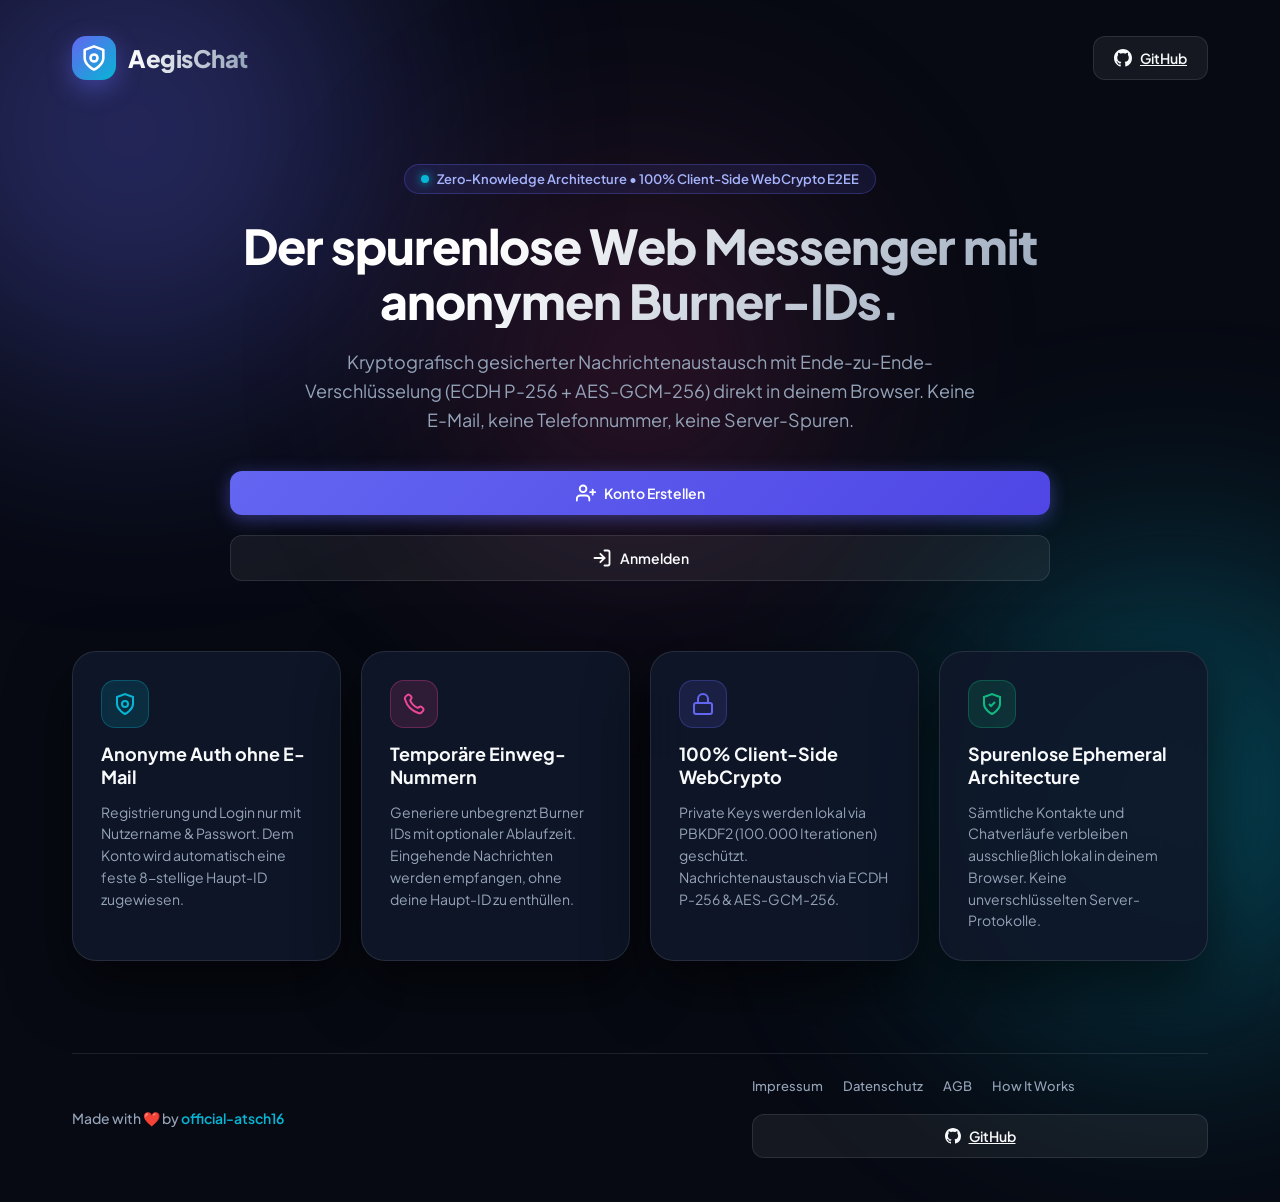
==== commit eee78f4a: "feat: update support ID to 11111111 and fix E2EE public key RLS policies - Change system support ID " ====
--- a/index.html
+++ b/index.html
@@ -120,7 +120,7 @@
     <footer class="landing-footer">
       <div class="footer-content">
         <div class="footer-branding">
-          <span>Made by <a href="https://github.com/offical-atsch16" target="_blank" rel="noopener noreferrer" class="brand-link">official-atsch16</a></span>
+          <span>Made with ❤️ by <a href="https://github.com/offical-atsch16" target="_blank" rel="noopener noreferrer" class="brand-link">official-atsch16</a></span>
         </div>
         <div class="footer-links">
           <a href="/impressum" class="footer-link">Impressum</a>
@@ -425,7 +425,7 @@
         <div id="support-disclaimer-banner" class="support-disclaimer hidden">
           <div class="support-disclaimer-icon">🛡️</div>
           <div class="support-disclaimer-text">
-            <strong>Offizieller Support-Kanal (ID: 00000000)</strong>
+            <strong>Offizieller Support-Kanal (ID: 11111111)</strong>
             <p>Anfragen werden Ende-zu-Ende verschlüsselt an das verifizierte Admin-Team gesendet. Gebe niemals deinen privaten Schlüssel preis.</p>
           </div>
           <div id="support-ticket-status-badge" class="support-status-badge">Status: Offen</div>
@@ -596,8 +596,8 @@
       <!-- TAB 5: SUPPORT TICKETS MANAGEMENT -->
       <div id="admin-tab-support" class="admin-tab-content hidden">
         <div class="admin-section admin-card-box">
-          <h4>Support Ticket Verwaltung (ID: 00000000)</h4>
-          <p class="admin-desc" style="margin-bottom: 12px;">Verwalte eingegangene Support-Anfragen, erstelle Status-Updates und sende Antworten im Namen von Support (00000000).</p>
+          <h4>Support Ticket Verwaltung (ID: 11111111)</h4>
+          <p class="admin-desc" style="margin-bottom: 12px;">Verwalte eingegangene Support-Anfragen, erstelle Status-Updates und sende Antworten im Namen von Support (11111111).</p>
           <div class="table-responsive">
             <table class="admin-table">
               <thead>
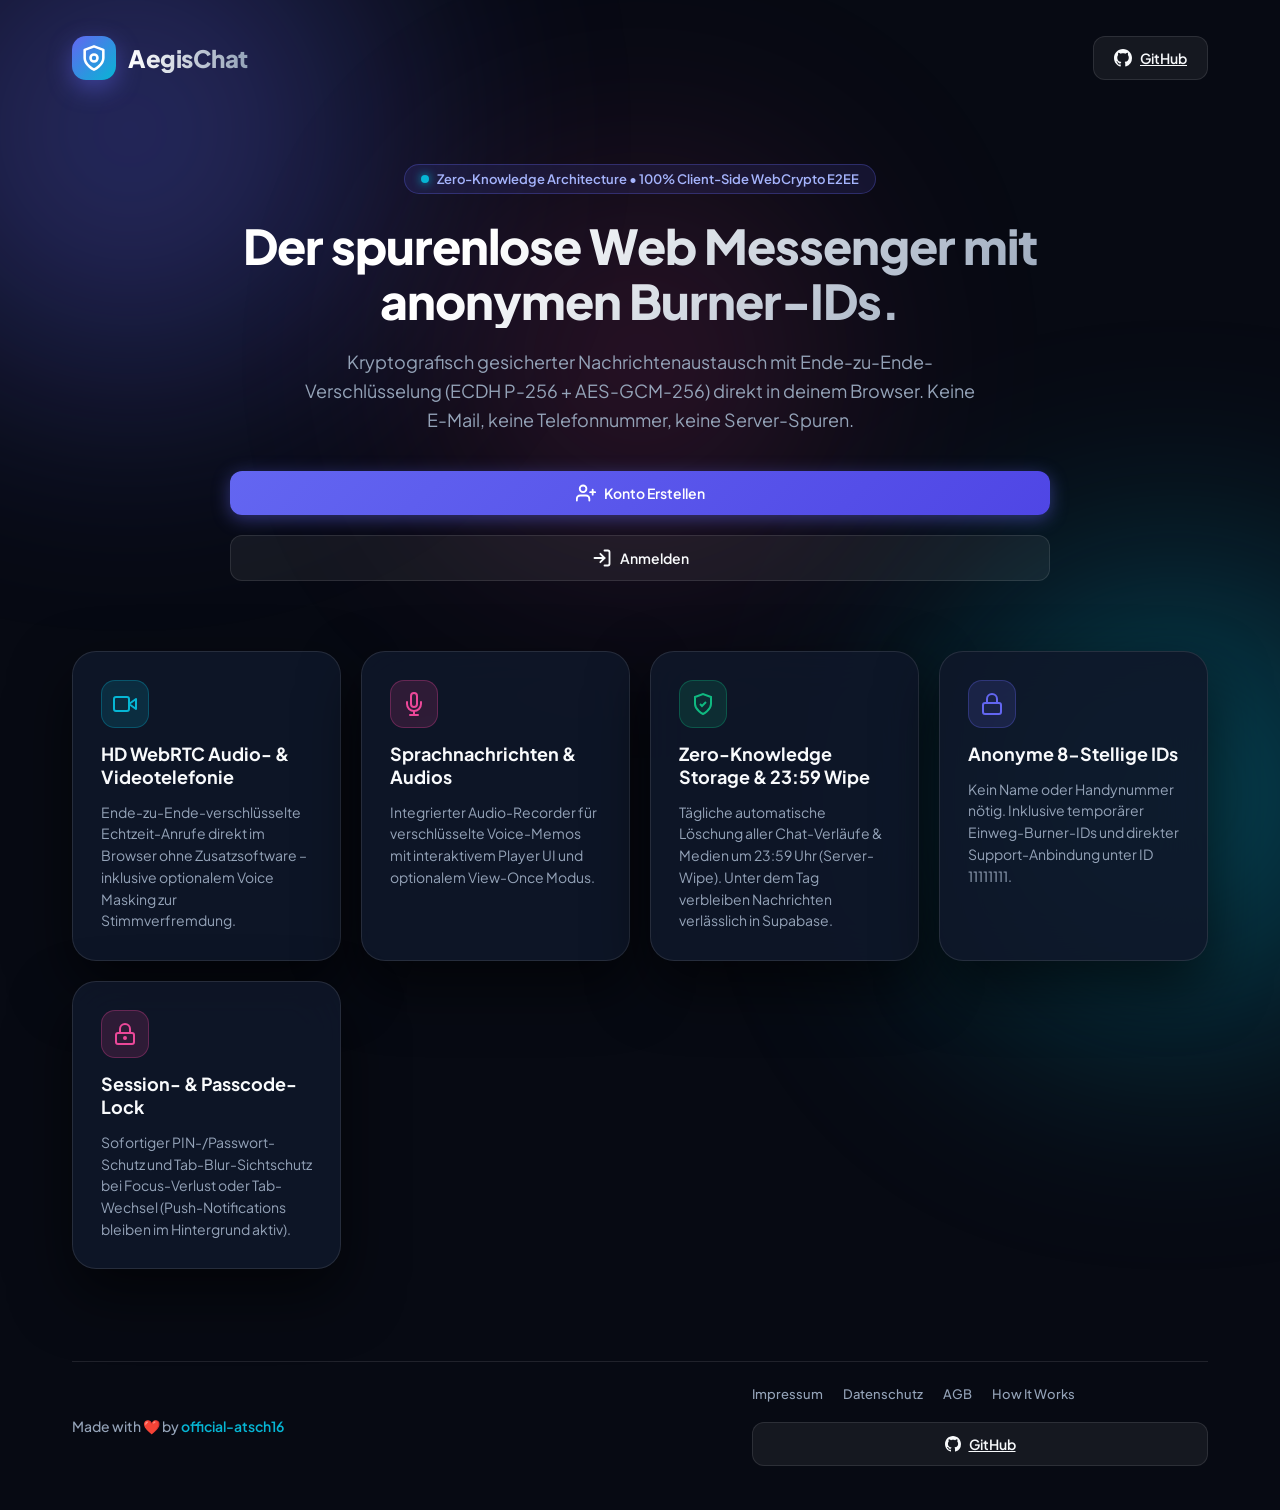
==== commit 4c0b6c09: "Emergency Fix: Persistent message storage, 23:59 server wipe & showcase update" ====
--- a/index.html
+++ b/index.html
@@ -84,34 +84,42 @@
       <div class="features-grid">
         <div class="glass-card feature-card">
           <div class="feature-icon icon-cyan">
-            <svg width="24" height="24" viewBox="0 0 24 24" fill="none" stroke="currentColor" stroke-width="2"><path d="M12 22s8-4 8-10V5l-8-3-8 3v7c0 6 8 10 8 10z"/><circle cx="12" cy="12" r="3"/></svg>
-          </div>
-          <h3>Anonyme Auth ohne E-Mail</h3>
-          <p>Registrierung und Login nur mit Nutzername & Passwort. Dem Konto wird automatisch eine feste 8-stellige Haupt-ID zugewiesen.</p>
+            <svg width="24" height="24" viewBox="0 0 24 24" fill="none" stroke="currentColor" stroke-width="2" stroke-linecap="round" stroke-linejoin="round"><polygon points="23 7 16 12 23 17 23 7"/><rect x="1" y="5" width="15" height="14" rx="2" ry="2"/></svg>
+          </div>
+          <h3>HD WebRTC Audio- & Videotelefonie</h3>
+          <p>Ende-zu-Ende-verschlüsselte Echtzeit-Anrufe direkt im Browser ohne Zusatzsoftware – inklusive optionalem Voice Masking zur Stimmverfremdung.</p>
         </div>
 
         <div class="glass-card feature-card">
           <div class="feature-icon icon-pink">
-            <svg width="24" height="24" viewBox="0 0 24 24" fill="none" xmlns="http://www.w3.org/2000/svg"><path d="M8.38028 8.85335C9.07627 10.303 10.0251 11.6616 11.2266 12.8632C12.4282 14.0648 13.7869 15.0136 15.2365 15.7096C15.3612 15.7694 15.4235 15.7994 15.5024 15.8224C15.7828 15.9041 16.127 15.8454 16.3644 15.6754C16.4313 15.6275 16.4884 15.5704 16.6027 15.4561C16.9523 15.1064 17.1271 14.9316 17.3029 14.8174C17.9658 14.3864 18.8204 14.3864 19.4833 14.8174C19.6591 14.9316 19.8339 15.1064 20.1835 15.4561L20.3783 15.6509C20.9098 16.1824 21.1755 16.4481 21.3198 16.7335C21.6069 17.301 21.6069 17.9713 21.3198 18.5389C21.1755 18.8242 20.9098 19.09 20.3783 19.6214L20.2207 19.779C19.6911 20.3087 19.4263 20.5735 19.0662 20.7757C18.6667 21.0001 18.0462 21.1615 17.588 21.1601C17.1751 21.1589 16.8928 21.0788 16.3284 20.9186C13.295 20.0576 10.4326 18.4332 8.04466 16.0452C5.65668 13.6572 4.03221 10.7948 3.17124 7.76144C3.01103 7.19699 2.93092 6.91477 2.9297 6.50182C2.92833 6.0436 3.08969 5.42311 3.31411 5.0236C3.51636 4.66357 3.78117 4.39876 4.3108 3.86913L4.46843 3.7115C4.99987 3.18006 5.2656 2.91433 5.55098 2.76999C6.11854 2.48292 6.7888 2.48292 7.35636 2.76999C7.64174 2.91433 7.90747 3.18006 8.43891 3.7115L8.63378 3.90637C8.98338 4.25597 9.15819 4.43078 9.27247 4.60655C9.70347 5.26945 9.70347 6.12403 9.27247 6.78692C9.15819 6.96269 8.98338 7.1375 8.63378 7.4871C8.51947 7.60142 8.46231 7.65857 8.41447 7.72538C8.24446 7.96281 8.18576 8.30707 8.26748 8.58743C8.29048 8.66632 8.32041 8.72866 8.38028 8.85335Z" stroke="currentColor" stroke-width="2" stroke-linecap="round" stroke-linejoin="round"/></svg>
-          </div>
-          <h3>Temporäre Einweg-Nummern</h3>
-          <p>Generiere unbegrenzt Burner IDs mit optionaler Ablaufzeit. Eingehende Nachrichten werden empfangen, ohne deine Haupt-ID zu enthüllen.</p>
+            <svg width="24" height="24" viewBox="0 0 24 24" fill="none" stroke="currentColor" stroke-width="2" stroke-linecap="round" stroke-linejoin="round"><path d="M12 1a3 3 0 0 0-3 3v8a3 3 0 0 0 6 0V4a3 3 0 0 0-3-3z"/><path d="M19 10v2a7 7 0 0 1-14 0v-2"/><line x1="12" y1="19" x2="12" y2="23"/><line x1="8" y1="23" x2="16" y2="23"/></svg>
+          </div>
+          <h3>Sprachnachrichten & Audios</h3>
+          <p>Integrierter Audio-Recorder für verschlüsselte Voice-Memos mit interaktivem Player UI und optionalem View-Once Modus.</p>
+        </div>
+
+        <div class="glass-card feature-card">
+          <div class="feature-icon icon-emerald">
+            <svg width="24" height="24" viewBox="0 0 24 24" fill="none" stroke="currentColor" stroke-width="2"><path d="M12 22s8-4 8-10V5l-8-3-8 3v7c0 6 8 10 8 10z"/><polyline points="9 12 11 14 15 10"/></svg>
+          </div>
+          <h3>Zero-Knowledge Storage & 23:59 Wipe</h3>
+          <p>Tägliche automatische Löschung aller Chat-Verläufe & Medien um 23:59 Uhr (Server-Wipe). Unter dem Tag verbleiben Nachrichten verlässlich in Supabase.</p>
         </div>
 
         <div class="glass-card feature-card">
           <div class="feature-icon icon-indigo">
             <svg width="24" height="24" viewBox="0 0 24 24" fill="none" stroke="currentColor" stroke-width="2"><rect x="3" y="11" width="18" height="11" rx="2" ry="2"/><path d="M7 11V7a5 5 0 0 1 10 0v4"/></svg>
           </div>
-          <h3>100% Client-Side WebCrypto</h3>
-          <p>Private Keys werden lokal via PBKDF2 (100.000 Iterationen) geschützt. Nachrichtenaustausch via ECDH P-256 & AES-GCM-256.</p>
+          <h3>Anonyme 8-Stellige IDs</h3>
+          <p>Kein Name oder Handynummer nötig. Inklusive temporärer Einweg-Burner-IDs und direkter Support-Anbindung unter ID 11111111.</p>
         </div>
 
         <div class="glass-card feature-card">
-          <div class="feature-icon icon-emerald">
-            <svg width="24" height="24" viewBox="0 0 24 24" fill="none" stroke="currentColor" stroke-width="2"><path d="M12 22s8-4 8-10V5l-8-3-8 3v7c0 6 8 10 8 10z"/><polyline points="9 12 11 14 15 10"/></svg>
-          </div>
-          <h3>Spurenlose Ephemeral Architecture</h3>
-          <p>Sämtliche Kontakte und Chatverläufe verbleiben ausschließlich lokal in deinem Browser. Keine unverschlüsselten Server-Protokolle.</p>
+          <div class="feature-icon icon-pink">
+            <svg width="24" height="24" viewBox="0 0 24 24" fill="none" stroke="currentColor" stroke-width="2"><rect x="3" y="11" width="18" height="11" rx="2" ry="2"/><path d="M7 11V7a5 5 0 0 1 10 0v4"/><circle cx="12" cy="16" r="1"/></svg>
+          </div>
+          <h3>Session- & Passcode-Lock</h3>
+          <p>Sofortiger PIN-/Passwort-Schutz und Tab-Blur-Sichtschutz bei Focus-Verlust oder Tab-Wechsel (Push-Notifications bleiben im Hintergrund aktiv).</p>
         </div>
       </div>
     </section>
@@ -603,6 +611,7 @@
               <thead>
                 <tr>
                   <th>Nutzer ID / Nummer</th>
+                  <th>Nachricht</th>
                   <th>Status</th>
                   <th>Letztes Update</th>
                   <th>Aktion</th>
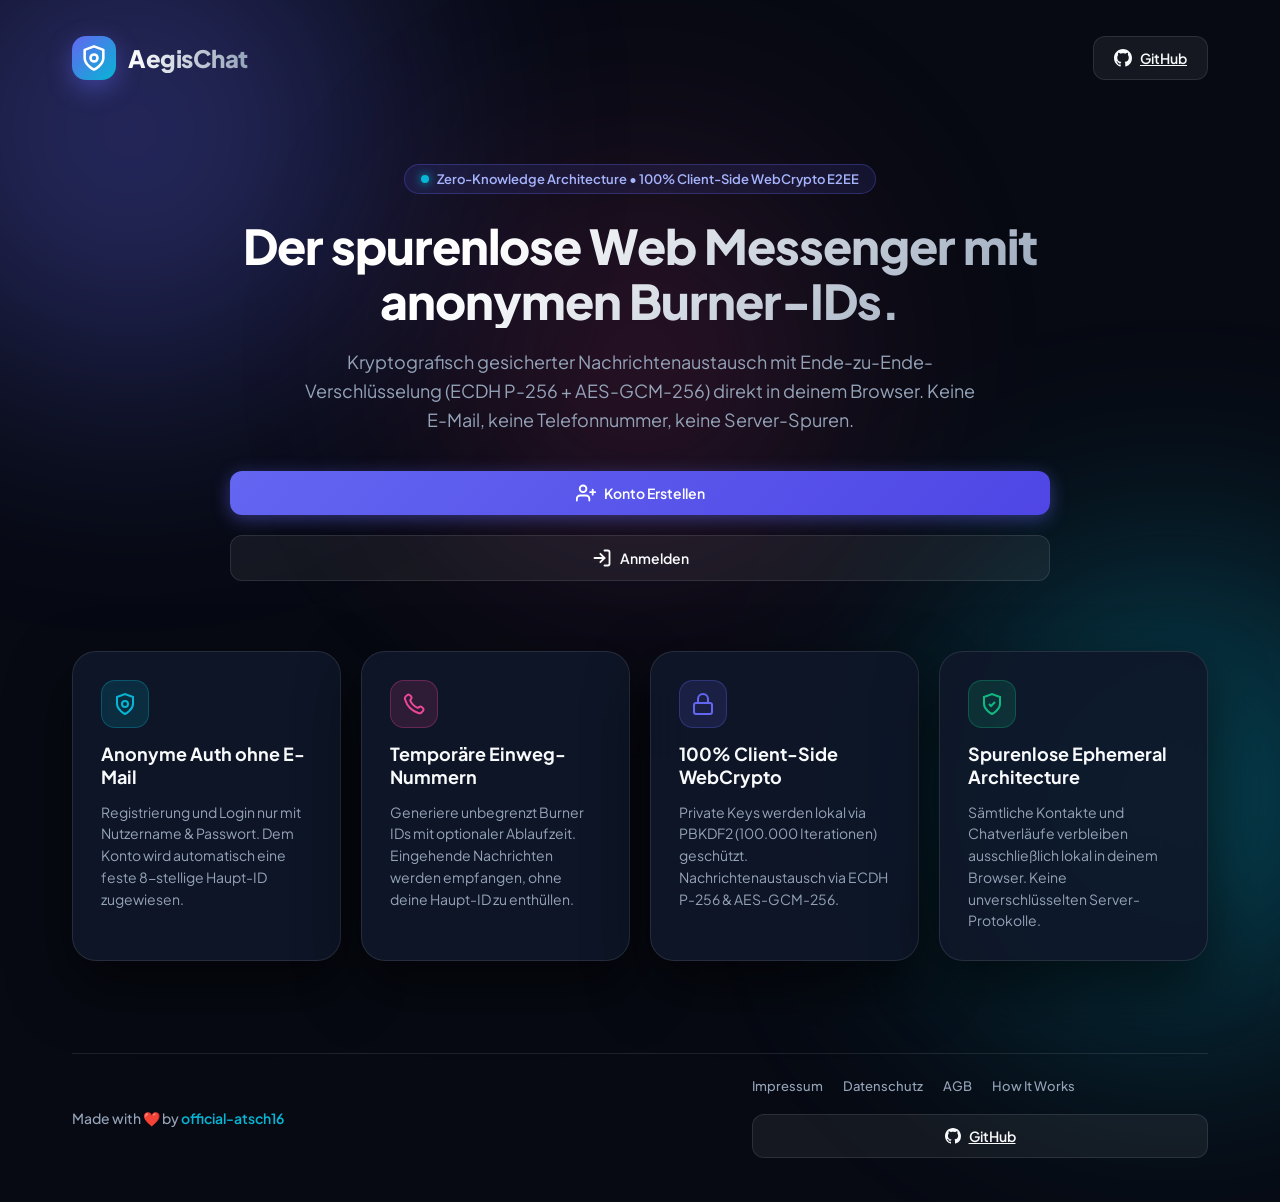
==== commit 1ec9e5a2: "Refactor sidebar & message input layout/styles HTML and CSS cleanup to improve sidebar and message-i" ====
--- a/index.html
+++ b/index.html
@@ -84,42 +84,34 @@
       <div class="features-grid">
         <div class="glass-card feature-card">
           <div class="feature-icon icon-cyan">
-            <svg width="24" height="24" viewBox="0 0 24 24" fill="none" stroke="currentColor" stroke-width="2" stroke-linecap="round" stroke-linejoin="round"><polygon points="23 7 16 12 23 17 23 7"/><rect x="1" y="5" width="15" height="14" rx="2" ry="2"/></svg>
-          </div>
-          <h3>HD WebRTC Audio- & Videotelefonie</h3>
-          <p>Ende-zu-Ende-verschlüsselte Echtzeit-Anrufe direkt im Browser ohne Zusatzsoftware – inklusive optionalem Voice Masking zur Stimmverfremdung.</p>
+            <svg width="24" height="24" viewBox="0 0 24 24" fill="none" stroke="currentColor" stroke-width="2"><path d="M12 22s8-4 8-10V5l-8-3-8 3v7c0 6 8 10 8 10z"/><circle cx="12" cy="12" r="3"/></svg>
+          </div>
+          <h3>Anonyme Auth ohne E-Mail</h3>
+          <p>Registrierung und Login nur mit Nutzername & Passwort. Dem Konto wird automatisch eine feste 8-stellige Haupt-ID zugewiesen.</p>
         </div>
 
         <div class="glass-card feature-card">
           <div class="feature-icon icon-pink">
-            <svg width="24" height="24" viewBox="0 0 24 24" fill="none" stroke="currentColor" stroke-width="2" stroke-linecap="round" stroke-linejoin="round"><path d="M12 1a3 3 0 0 0-3 3v8a3 3 0 0 0 6 0V4a3 3 0 0 0-3-3z"/><path d="M19 10v2a7 7 0 0 1-14 0v-2"/><line x1="12" y1="19" x2="12" y2="23"/><line x1="8" y1="23" x2="16" y2="23"/></svg>
-          </div>
-          <h3>Sprachnachrichten & Audios</h3>
-          <p>Integrierter Audio-Recorder für verschlüsselte Voice-Memos mit interaktivem Player UI und optionalem View-Once Modus.</p>
+            <svg width="24" height="24" viewBox="0 0 24 24" fill="none" xmlns="http://www.w3.org/2000/svg"><path d="M8.38028 8.85335C9.07627 10.303 10.0251 11.6616 11.2266 12.8632C12.4282 14.0648 13.7869 15.0136 15.2365 15.7096C15.3612 15.7694 15.4235 15.7994 15.5024 15.8224C15.7828 15.9041 16.127 15.8454 16.3644 15.6754C16.4313 15.6275 16.4884 15.5704 16.6027 15.4561C16.9523 15.1064 17.1271 14.9316 17.3029 14.8174C17.9658 14.3864 18.8204 14.3864 19.4833 14.8174C19.6591 14.9316 19.8339 15.1064 20.1835 15.4561L20.3783 15.6509C20.9098 16.1824 21.1755 16.4481 21.3198 16.7335C21.6069 17.301 21.6069 17.9713 21.3198 18.5389C21.1755 18.8242 20.9098 19.09 20.3783 19.6214L20.2207 19.779C19.6911 20.3087 19.4263 20.5735 19.0662 20.7757C18.6667 21.0001 18.0462 21.1615 17.588 21.1601C17.1751 21.1589 16.8928 21.0788 16.3284 20.9186C13.295 20.0576 10.4326 18.4332 8.04466 16.0452C5.65668 13.6572 4.03221 10.7948 3.17124 7.76144C3.01103 7.19699 2.93092 6.91477 2.9297 6.50182C2.92833 6.0436 3.08969 5.42311 3.31411 5.0236C3.51636 4.66357 3.78117 4.39876 4.3108 3.86913L4.46843 3.7115C4.99987 3.18006 5.2656 2.91433 5.55098 2.76999C6.11854 2.48292 6.7888 2.48292 7.35636 2.76999C7.64174 2.91433 7.90747 3.18006 8.43891 3.7115L8.63378 3.90637C8.98338 4.25597 9.15819 4.43078 9.27247 4.60655C9.70347 5.26945 9.70347 6.12403 9.27247 6.78692C9.15819 6.96269 8.98338 7.1375 8.63378 7.4871C8.51947 7.60142 8.46231 7.65857 8.41447 7.72538C8.24446 7.96281 8.18576 8.30707 8.26748 8.58743C8.29048 8.66632 8.32041 8.72866 8.38028 8.85335Z" stroke="currentColor" stroke-width="2" stroke-linecap="round" stroke-linejoin="round"/></svg>
+          </div>
+          <h3>Temporäre Einweg-Nummern</h3>
+          <p>Generiere unbegrenzt Burner IDs mit optionaler Ablaufzeit. Eingehende Nachrichten werden empfangen, ohne deine Haupt-ID zu enthüllen.</p>
+        </div>
+
+        <div class="glass-card feature-card">
+          <div class="feature-icon icon-indigo">
+            <svg width="24" height="24" viewBox="0 0 24 24" fill="none" stroke="currentColor" stroke-width="2"><rect x="3" y="11" width="18" height="11" rx="2" ry="2"/><path d="M7 11V7a5 5 0 0 1 10 0v4"/></svg>
+          </div>
+          <h3>100% Client-Side WebCrypto</h3>
+          <p>Private Keys werden lokal via PBKDF2 (100.000 Iterationen) geschützt. Nachrichtenaustausch via ECDH P-256 & AES-GCM-256.</p>
         </div>
 
         <div class="glass-card feature-card">
           <div class="feature-icon icon-emerald">
             <svg width="24" height="24" viewBox="0 0 24 24" fill="none" stroke="currentColor" stroke-width="2"><path d="M12 22s8-4 8-10V5l-8-3-8 3v7c0 6 8 10 8 10z"/><polyline points="9 12 11 14 15 10"/></svg>
           </div>
-          <h3>Zero-Knowledge Storage & 23:59 Wipe</h3>
-          <p>Tägliche automatische Löschung aller Chat-Verläufe & Medien um 23:59 Uhr (Server-Wipe). Unter dem Tag verbleiben Nachrichten verlässlich in Supabase.</p>
-        </div>
-
-        <div class="glass-card feature-card">
-          <div class="feature-icon icon-indigo">
-            <svg width="24" height="24" viewBox="0 0 24 24" fill="none" stroke="currentColor" stroke-width="2"><rect x="3" y="11" width="18" height="11" rx="2" ry="2"/><path d="M7 11V7a5 5 0 0 1 10 0v4"/></svg>
-          </div>
-          <h3>Anonyme 8-Stellige IDs</h3>
-          <p>Kein Name oder Handynummer nötig. Inklusive temporärer Einweg-Burner-IDs und direkter Support-Anbindung unter ID 11111111.</p>
-        </div>
-
-        <div class="glass-card feature-card">
-          <div class="feature-icon icon-pink">
-            <svg width="24" height="24" viewBox="0 0 24 24" fill="none" stroke="currentColor" stroke-width="2"><rect x="3" y="11" width="18" height="11" rx="2" ry="2"/><path d="M7 11V7a5 5 0 0 1 10 0v4"/><circle cx="12" cy="16" r="1"/></svg>
-          </div>
-          <h3>Session- & Passcode-Lock</h3>
-          <p>Sofortiger PIN-/Passwort-Schutz und Tab-Blur-Sichtschutz bei Focus-Verlust oder Tab-Wechsel (Push-Notifications bleiben im Hintergrund aktiv).</p>
+          <h3>Spurenlose Ephemeral Architecture</h3>
+          <p>Sämtliche Kontakte und Chatverläufe verbleiben ausschließlich lokal in deinem Browser. Keine unverschlüsselten Server-Protokolle.</p>
         </div>
       </div>
     </section>
@@ -131,10 +123,10 @@
           <span>Made with ❤️ by <a href="https://github.com/offical-atsch16" target="_blank" rel="noopener noreferrer" class="brand-link">official-atsch16</a></span>
         </div>
         <div class="footer-links">
-          <a href="/impressum" class="footer-link">Impressum</a>
-          <a href="/datenschutz" class="footer-link">Datenschutz</a>
-          <a href="/agb" class="footer-link">AGB</a>
-          <a href="/how-it-works" class="footer-link">How It Works</a>
+          <a href="/public/impressum" class="footer-link">Impressum</a>
+          <a href="/public/datenschutz" class="footer-link">Datenschutz</a>
+          <a href="/public/agb" class="footer-link">AGB</a>
+          <a href="/public/how-it-works" class="footer-link">How It Works</a>
           <a href="https://github.com/offical-atsch16/aegis-messenger" target="_blank" rel="noopener noreferrer" class="btn secondary-btn footer-github-btn">
             <svg width="16" height="16" viewBox="0 0 24 24" fill="currentColor"><path d="M12 0C5.37 0 0 5.37 0 12c0 5.31 3.435 9.795 8.205 11.385.6.105.825-.255.825-.57 0-.285-.015-1.23-.015-2.235-3.015.555-3.795-.735-4.035-1.41-.135-.345-.72-1.41-1.23-1.695-.42-.225-1.02-.78-.015-.795.945-.015 1.62.87 1.845 1.23 1.08 1.815 2.805 1.305 3.495.99.105-.78.42-1.305.765-1.605-2.67-.3-5.46-1.335-5.46-5.925 0-1.305.465-2.385 1.23-3.225-.12-.3-.54-1.53.12-3.18 0 0 1.005-.315 3.3 1.23.96-.27 1.98-.405 3-.405s2.04.135 3 .405c2.295-1.56 3.3-1.23 3.3-1.23.66 1.65.24 2.88.12 3.18.765.84 1.23 1.905 1.23 3.225 0 4.605-2.805 5.625-5.475 5.925.435.375.81 1.095.81 2.22 0 1.605-.015 2.895-.015 3.3 0 .315.225.69.825.57A12.02 12.02 0 0024 12c0-6.63-5.37-12-12-12z"/></svg>
             <span>GitHub</span>
@@ -253,7 +245,7 @@
       <!-- MOBILE TOP HEADER BAR -->
       <div class="mobile-bar">
         <div class="mobile-brand">AegisChat</div>
-        <div style="display: flex; gap: 4px;">
+        <div class="mobile-bar-actions">
           <button id="mobile-admin-btn" class="icon-btn hidden" title="Admin Dashboard">
             <svg width="20" height="20" viewBox="0 0 24 24" fill="none" xmlns="http://www.w3.org/2000/svg"><path d="M7 15L10 12L7 9M13 15H17M7.8 21H16.2C17.8802 21 18.7202 21 19.362 20.673C19.9265 20.3854 20.3854 19.9265 20.673 19.362C21 18.7202 21 17.8802 21 16.2V7.8C21 6.11984 21 5.27976 20.673 4.63803C20.3854 4.07354 19.9265 3.6146 19.362 3.32698C18.7202 3 17.8802 3 16.2 3H7.8C6.11984 3 5.27976 3 4.63803 3.32698C4.07354 3.6146 3.6146 4.07354 3.32698 4.63803C3 5.27976 3 6.11984 3 7.8V16.2C3 17.8802 3 18.7202 3.32698 19.362C3.6146 19.9265 4.07354 20.3854 4.63803 20.673C5.27976 21 6.11984 21 7.8 21Z" stroke="currentColor" stroke-width="2" stroke-linecap="round" stroke-linejoin="round"/></svg>
           </button>
@@ -301,8 +293,8 @@
         </div>
 
         <!-- LOCAL SEARCH BAR -->
-        <div class="search-bar-wrapper" style="padding: 8px 16px;">
-          <input type="text" id="sidebar-search-input" placeholder="🔍 Nachrichten & Kontakte suchen..." autocomplete="off" class="sender-dropdown" style="width: 100%;">
+        <div class="search-bar-wrapper">
+          <input type="text" id="sidebar-search-input" placeholder="🔍 Nachrichten & Kontakte suchen..." autocomplete="off" class="search-bar-input">
         </div>
 
         <!-- ADD CONTACT & CREATE GROUP SECTION -->
@@ -332,11 +324,11 @@
         </div>
 
         <!-- GROUPS LIST SECTION -->
-        <div class="section-title" style="margin-top: 10px;">
+        <div class="section-title section-title-spaced">
           <span>Deine Gruppenräume</span>
         </div>
 
-        <ul id="groups-list" class="contacts-list" style="max-height: 140px; min-height: 50px;">
+        <ul id="groups-list" class="contacts-list groups-list-container">
           <!-- Dynamically populated group rooms -->
         </ul>
 
@@ -449,7 +441,7 @@
         </div>
 
         <!-- MESSAGES FEED -->
-        <div style="position: relative; flex: 1; min-height: 0; display: flex; flex-direction: column; overflow: hidden;">
+        <div class="messages-viewport-wrapper">
           <div id="messages-container" class="messages-container hidden">
             <!-- Dynamically appended chat messages -->
           </div>
@@ -488,18 +480,20 @@
         <!-- MESSAGE INPUT FORM -->
         <form id="send-message-form" class="message-input-area hidden">
           <input type="file" id="file-input" class="hidden">
-          <button type="button" id="attach-file-btn" class="icon-btn attach-btn" title="Datei / Foto anhängen">
-            <svg width="20" height="20" viewBox="0 0 24 24" fill="none" stroke="currentColor" stroke-width="2" stroke-linecap="round" stroke-linejoin="round"><path d="M21.44 11.05l-9.19 9.19a6 6 0 0 1-8.49-8.49l9.19-9.19a4 4 0 0 1 5.66 5.66l-9.2 9.19a2 2 0 0 1-2.83-2.83l8.49-8.48"/></svg>
-          </button>
-          <button type="button" id="stego-btn" class="icon-btn stego-btn" title="Steganografie-Modus (Nachricht in Bild verstecken)">
-            <svg width="20" height="20" viewBox="0 0 24 24" fill="none" stroke="currentColor" stroke-width="2" stroke-linecap="round" stroke-linejoin="round"><path d="M12 21a9 9 0 1 0 0-18 9 9 0 0 0 0 18z"/><circle cx="7.5" cy="10.5" r=".5" fill="currentColor"/><circle cx="12" cy="7.5" r=".5" fill="currentColor"/><circle cx="16.5" cy="10.5" r=".5" fill="currentColor"/><circle cx="15.5" cy="15.5" r=".5" fill="currentColor"/><circle cx="8.5" cy="15.5" r=".5" fill="currentColor"/></svg>
-          </button>
-          <button type="button" id="view-once-toggle-btn" class="icon-btn view-once-btn" title="View Once (Einmal-Ansicht aktivieren / deaktivieren)">
-            <svg width="20" height="20" viewBox="0 0 24 24" fill="none" stroke="currentColor" stroke-width="2" stroke-linecap="round" stroke-linejoin="round"><circle cx="12" cy="12" r="10"/><text x="12" y="16" font-size="12" font-weight="800" text-anchor="middle" fill="currentColor" stroke="none">1</text></svg>
-          </button>
-          <button type="button" id="mic-btn" class="icon-btn mic-btn" title="Sprachnachricht aufnehmen">
-            <svg width="20" height="20" viewBox="0 0 24 24" fill="none" stroke="currentColor" stroke-width="2" stroke-linecap="round" stroke-linejoin="round"><path d="M12 1a3 3 0 0 0-3 3v8a3 3 0 0 0 6 0V4a3 3 0 0 0-3-3z"/><path d="M19 10v2a7 7 0 0 1-14 0v-2"/><line x1="12" y1="19" x2="12" y2="23"/><line x1="8" y1="23" x2="16" y2="23"/></svg>
-          </button>
+          <div class="input-actions-left">
+            <button type="button" id="attach-file-btn" class="icon-btn attach-btn" title="Datei / Foto anhängen">
+              <svg width="20" height="20" viewBox="0 0 24 24" fill="none" stroke="currentColor" stroke-width="2" stroke-linecap="round" stroke-linejoin="round"><path d="M21.44 11.05l-9.19 9.19a6 6 0 0 1-8.49-8.49l9.19-9.19a4 4 0 0 1 5.66 5.66l-9.2 9.19a2 2 0 0 1-2.83-2.83l8.49-8.48"/></svg>
+            </button>
+            <button type="button" id="stego-btn" class="icon-btn stego-btn" title="Steganografie-Modus (Nachricht in Bild verstecken)">
+              <svg width="20" height="20" viewBox="0 0 24 24" fill="none" stroke="currentColor" stroke-width="2" stroke-linecap="round" stroke-linejoin="round"><path d="M12 21a9 9 0 1 0 0-18 9 9 0 0 0 0 18z"/><circle cx="7.5" cy="10.5" r=".5" fill="currentColor"/><circle cx="12" cy="7.5" r=".5" fill="currentColor"/><circle cx="16.5" cy="10.5" r=".5" fill="currentColor"/><circle cx="15.5" cy="15.5" r=".5" fill="currentColor"/><circle cx="8.5" cy="15.5" r=".5" fill="currentColor"/></svg>
+            </button>
+            <button type="button" id="view-once-toggle-btn" class="icon-btn view-once-btn" title="View Once (Einmal-Ansicht aktivieren / deaktivieren)">
+              <svg width="20" height="20" viewBox="0 0 24 24" fill="none" stroke="currentColor" stroke-width="2" stroke-linecap="round" stroke-linejoin="round"><circle cx="12" cy="12" r="10"/><text x="12" y="16" font-size="12" font-weight="800" text-anchor="middle" fill="currentColor" stroke="none">1</text></svg>
+            </button>
+            <button type="button" id="mic-btn" class="icon-btn mic-btn" title="Sprachnachricht aufnehmen">
+              <svg width="20" height="20" viewBox="0 0 24 24" fill="none" stroke="currentColor" stroke-width="2" stroke-linecap="round" stroke-linejoin="round"><path d="M12 1a3 3 0 0 0-3 3v8a3 3 0 0 0 6 0V4a3 3 0 0 0-3-3z"/><path d="M19 10v2a7 7 0 0 1-14 0v-2"/><line x1="12" y1="19" x2="12" y2="23"/><line x1="8" y1="23" x2="16" y2="23"/></svg>
+            </button>
+          </div>
           <input type="text" id="message-input" placeholder="Schreibe eine sichere E2EE Nachricht..." autocomplete="off">
           <button type="submit" id="send-btn" class="btn primary-btn send-btn" title="Nachricht senden" aria-label="Nachricht senden">
             <svg width="18" height="18" viewBox="0 0 24 24" fill="none" stroke="currentColor" stroke-width="2" stroke-linecap="round" stroke-linejoin="round"><line x1="22" y1="2" x2="11" y2="13"/><polygon points="22 2 15 22 11 13 2 9 22 2"/></svg>
--- a/style.css
+++ b/style.css
@@ -649,10 +649,11 @@
   position: relative;
   z-index: 1;
   width: 100%;
-  max-width: 1120px;
-  height: 90vh;
-  max-height: 820px;
-  padding: 16px;
+  max-width: 1520px;
+  height: 92vh;
+  max-height: 940px;
+  min-height: 640px;
+  padding: 20px;
   display: flex;
   justify-content: center;
   align-items: center;
@@ -679,6 +680,12 @@
   flex-shrink: 0;
 }
 
+.mobile-bar-actions {
+  display: flex;
+  gap: 4px;
+  align-items: center;
+}
+
 .mobile-brand {
   font-weight: 700;
   font-size: 16px;
@@ -692,16 +699,17 @@
 
 /* Sidebar */
 .sidebar {
-  width: 320px;
-  background: rgba(10, 15, 28, 0.45);
+  width: 360px;
+  background: rgba(10, 15, 28, 0.5);
   border-right: 1px solid var(--panel-border);
   padding: 20px;
   display: flex;
   flex-direction: column;
-  gap: 1.25rem;
+  gap: 1.1rem;
   transition: transform 0.3s ease;
   z-index: 10;
   min-width: 0;
+  flex-shrink: 0;
 }
 
 .user-profile {
@@ -713,9 +721,9 @@
 }
 
 .avatar {
-  width: 42px;
-  height: 42px;
-  border-radius: 12px;
+  width: 44px;
+  height: 44px;
+  border-radius: 14px;
   background: linear-gradient(135deg, var(--accent), var(--accent-cyan));
   display: flex;
   align-items: center;
@@ -724,15 +732,17 @@
   font-size: 15px;
   color: white;
   flex-shrink: 0;
-}
-
-.profile-info { flex: 1; overflow: hidden; }
+  box-shadow: 0 4px 14px rgba(99, 102, 241, 0.35);
+}
+
+.profile-info { flex: 1; min-width: 0; overflow: hidden; }
 .profile-info h3 {
   font-size: 14px;
-  font-weight: 600;
+  font-weight: 700;
   white-space: nowrap;
   overflow: hidden;
   text-overflow: ellipsis;
+  color: var(--text-main);
 }
 
 .id-badge {
@@ -761,7 +771,38 @@
 
 .profile-actions {
   display: flex;
-  gap: 2px;
+  gap: 4px;
+  flex-shrink: 0;
+  align-items: center;
+}
+
+.profile-actions .icon-btn {
+  min-width: 34px;
+  min-height: 34px;
+  padding: 6px;
+  border-radius: 8px;
+}
+
+.search-bar-wrapper {
+  padding: 2px 0;
+  width: 100%;
+}
+
+.search-bar-input {
+  width: 100%;
+  padding: 10px 14px;
+  font-size: 13px;
+  border-radius: 12px;
+  background: var(--input-bg);
+  border: 1px solid var(--panel-border);
+  color: var(--text-main);
+  outline: none;
+  transition: all 0.2s ease;
+}
+
+.search-bar-input:focus {
+  border-color: var(--accent);
+  box-shadow: 0 0 0 3px var(--accent-glow);
 }
 
 .section-title {
@@ -772,6 +813,10 @@
   color: var(--text-muted);
 }
 
+.section-title-spaced {
+  margin-top: 10px;
+}
+
 .add-contact-form {
   display: flex;
   flex-direction: column;
@@ -780,13 +825,23 @@
 
 .btn-group {
   display: flex;
-  gap: 8px;
+  gap: 6px;
 }
 
 .btn-group .btn {
   flex: 1;
-  padding: 10px 12px;
-  font-size: 13px;
+  padding: 8px 10px;
+  font-size: 12px;
+  min-height: 38px;
+  white-space: nowrap;
+  justify-content: center;
+  align-items: center;
+}
+
+.groups-list-container {
+  max-height: 150px;
+  min-height: 44px;
+  overflow-y: auto;
 }
 
 .contacts-list {
@@ -796,8 +851,8 @@
   flex: 1;
   display: flex;
   flex-direction: column;
-  gap: 6px;
-  min-height: 0;
+  gap: 4px;
+  min-height: 100px;
 }
 
 .contact-item {
@@ -999,18 +1054,22 @@
   display: flex;
   flex-direction: column;
   position: relative;
-  background: rgba(15, 23, 42, 0.2);
+  background: rgba(15, 23, 42, 0.25);
   min-width: 0;
   min-height: 0;
 }
 
 .chat-header {
-  padding: 14px 20px;
+  padding: 14px 24px;
   border-bottom: 1px solid var(--panel-border);
   display: flex;
   align-items: center;
-  gap: 12px;
-  flex-wrap: wrap;
+  justify-content: space-between;
+  gap: 16px;
+  background: rgba(10, 15, 28, 0.45);
+  backdrop-filter: blur(12px);
+  min-height: 68px;
+  flex-shrink: 0;
 }
 
 .back-nav-btn {
@@ -1026,26 +1085,38 @@
   align-items: center;
   gap: 12px;
   cursor: pointer;
-  border-radius: 10px;
-  padding: 4px 8px;
+  border-radius: 12px;
+  padding: 6px 10px;
   transition: background 0.2s;
   min-width: 0;
+  flex: 1;
 }
 
 .active-user-info:hover {
-  background: rgba(255, 255, 255, 0.05);
+  background: rgba(255, 255, 255, 0.06);
 }
 
 .active-name-row {
   display: flex;
   align-items: center;
-  gap: 6px;
+  gap: 8px;
   min-width: 0;
+}
+
+#active-contact-name {
+  font-size: 15px;
+  font-weight: 700;
+  color: var(--text-main);
+  white-space: nowrap;
+  overflow: hidden;
+  text-overflow: ellipsis;
+  max-width: 320px;
 }
 
 .inline-edit-btn {
   padding: 2px 4px;
   opacity: 0.6;
+  flex-shrink: 0;
 }
 
 .active-user-info:hover .inline-edit-btn {
@@ -1058,7 +1129,7 @@
   display: flex;
   align-items: center;
   gap: 6px;
-  flex-wrap: wrap;
+  flex-wrap: nowrap;
 }
 
 .typing-text {
@@ -1083,25 +1154,37 @@
   display: flex;
   gap: 10px;
   align-items: center;
-  flex-wrap: wrap;
+  flex-shrink: 0;
 }
 
 .sender-select-wrapper {
   display: flex;
-  flex-direction: column;
-  align-items: flex-start;
+  align-items: center;
+  gap: 6px;
+  background: rgba(10, 15, 28, 0.65);
+  border: 1px solid var(--panel-border);
+  border-radius: 10px;
+  padding: 2px 8px;
+}
+
+.sender-select-wrapper label {
+  font-size: 11px;
+  margin-bottom: 0;
+  white-space: nowrap;
+  color: var(--text-muted);
 }
 
 .sender-dropdown {
-  padding: 6px 12px;
+  padding: 6px 20px 6px 8px;
   font-size: 12px;
   font-family: var(--font-mono);
   border-radius: 8px;
-  background: rgba(10, 15, 28, 0.85);
-  border: 1px solid var(--panel-border);
+  background: transparent;
+  border: none;
   color: var(--accent-cyan);
   outline: none;
-  min-height: 36px;
+  min-height: 32px;
+  cursor: pointer;
 }
 
 .empty-state {
@@ -1127,23 +1210,32 @@
   color: var(--text-muted);
 }
 
+.messages-viewport-wrapper {
+  position: relative;
+  flex: 1;
+  min-height: 0;
+  display: flex;
+  flex-direction: column;
+  overflow: hidden;
+}
+
 .messages-container {
   flex: 1;
-  padding: 20px;
+  padding: 24px 28px;
   overflow-y: auto;
   -webkit-overflow-scrolling: touch;
   display: flex;
   flex-direction: column;
-  gap: 12px;
+  gap: 14px;
   min-height: 0;
 }
 
 .msg-bubble {
-  max-width: 75%;
-  padding: 12px 16px;
-  border-radius: 16px;
+  max-width: 68%;
+  padding: 12px 18px;
+  border-radius: 18px;
   font-size: 14px;
-  line-height: 1.5;
+  line-height: 1.55;
   word-break: break-word;
   position: relative;
   animation: fadeIn 0.2s ease-out;
@@ -1155,7 +1247,7 @@
   background: var(--msg-own);
   color: white;
   border-bottom-right-radius: 4px;
-  box-shadow: 0 4px 14px var(--accent-glow);
+  box-shadow: 0 4px 16px var(--accent-glow);
 }
 
 .msg-bubble.other {
@@ -1169,7 +1261,7 @@
 .msg-meta {
   font-size: 10px;
   opacity: 0.75;
-  margin-top: 4px;
+  margin-top: 6px;
   display: flex;
   align-items: center;
   justify-content: flex-end;
@@ -1182,12 +1274,39 @@
 }
 
 .message-input-area {
-  padding: 14px 20px;
+  padding: 16px 24px;
   border-top: 1px solid var(--panel-border);
   display: flex;
   gap: 10px;
   align-items: center;
-  background: rgba(10, 15, 28, 0.6);
+  background: rgba(10, 15, 28, 0.7);
+  backdrop-filter: blur(16px);
+  flex-shrink: 0;
+}
+
+.input-actions-left {
+  display: flex;
+  align-items: center;
+  gap: 4px;
+  flex-shrink: 0;
+}
+
+.input-actions-left .icon-btn {
+  width: 38px;
+  height: 38px;
+  min-width: 38px;
+  min-height: 38px;
+  border-radius: 10px;
+  background: rgba(255, 255, 255, 0.04);
+  border: 1px solid rgba(255, 255, 255, 0.08);
+  color: var(--text-muted);
+  transition: all 0.2s ease;
+}
+
+.input-actions-left .icon-btn:hover {
+  background: rgba(255, 255, 255, 0.1);
+  color: var(--text-main);
+  border-color: rgba(255, 255, 255, 0.18);
 }
 
 .send-btn {
@@ -2748,6 +2867,40 @@
   }
 }
 
+/* TABLET RESPONSIVE ADJUSTMENTS (769px - 1024px) */
+@media (min-width: 769px) and (max-width: 1024px) {
+  .app-container {
+    max-width: 98%;
+    height: 94vh;
+    padding: 10px;
+  }
+  
+  .sidebar {
+    width: 320px;
+  }
+  
+  .msg-bubble {
+    max-width: 78%;
+  }
+}
+
+/* LARGE DESKTOP RESPONSIVE ENHANCEMENT (1400px+) */
+@media (min-width: 1400px) {
+  .app-container {
+    max-width: 1600px;
+    height: 94vh;
+    max-height: 980px;
+  }
+  
+  .sidebar {
+    width: 380px;
+  }
+  
+  .messages-container {
+    padding: 28px 36px;
+  }
+}
+
 /* DYNAMIC WATERMARK OVERLAY (ANTI-LEAK PROTECTION) */
 .chat-watermark-overlay {
   position: absolute;
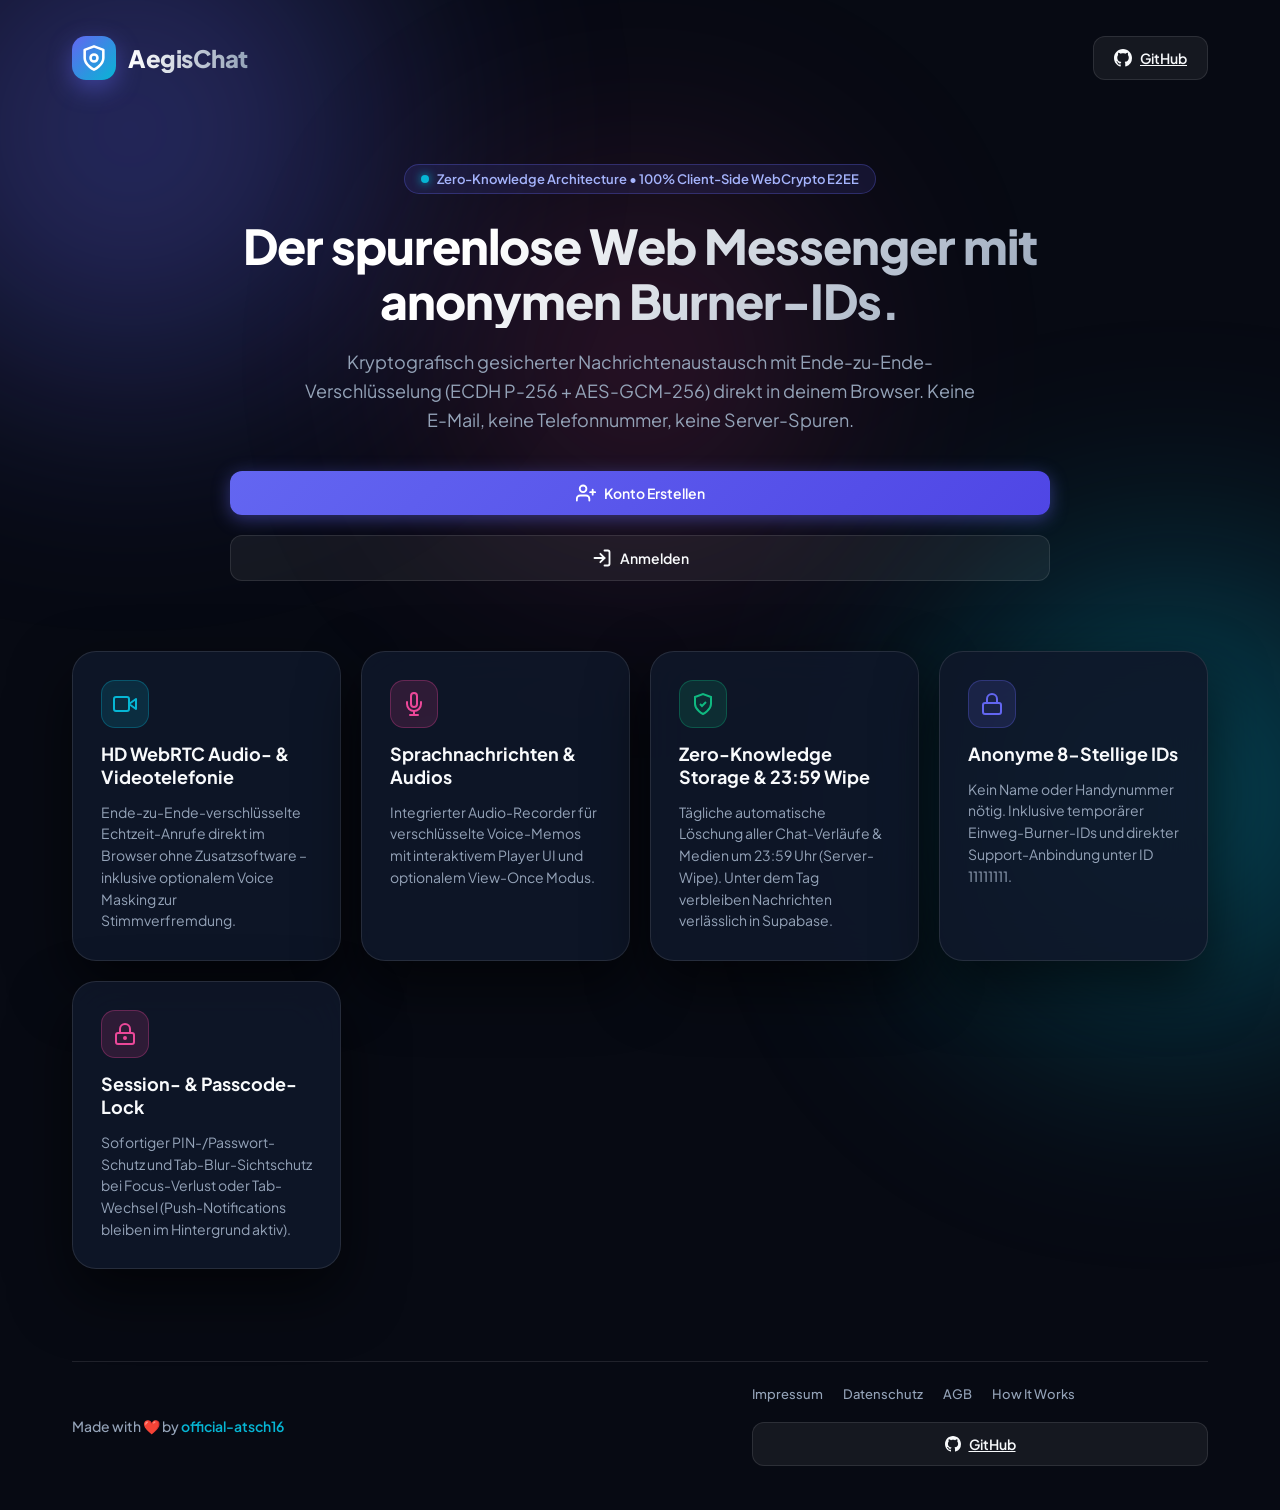
==== commit ba09ebf2: "Merge 4c0b6c090520b9648e2ea16a38f0462f833d83a9 into 0a2504ba4d5a06198ef2ccbf6347bd25a7e10aa1" ====
--- a/index.html
+++ b/index.html
@@ -84,34 +84,42 @@
       <div class="features-grid">
         <div class="glass-card feature-card">
           <div class="feature-icon icon-cyan">
-            <svg width="24" height="24" viewBox="0 0 24 24" fill="none" stroke="currentColor" stroke-width="2"><path d="M12 22s8-4 8-10V5l-8-3-8 3v7c0 6 8 10 8 10z"/><circle cx="12" cy="12" r="3"/></svg>
-          </div>
-          <h3>Anonyme Auth ohne E-Mail</h3>
-          <p>Registrierung und Login nur mit Nutzername & Passwort. Dem Konto wird automatisch eine feste 8-stellige Haupt-ID zugewiesen.</p>
+            <svg width="24" height="24" viewBox="0 0 24 24" fill="none" stroke="currentColor" stroke-width="2" stroke-linecap="round" stroke-linejoin="round"><polygon points="23 7 16 12 23 17 23 7"/><rect x="1" y="5" width="15" height="14" rx="2" ry="2"/></svg>
+          </div>
+          <h3>HD WebRTC Audio- & Videotelefonie</h3>
+          <p>Ende-zu-Ende-verschlüsselte Echtzeit-Anrufe direkt im Browser ohne Zusatzsoftware – inklusive optionalem Voice Masking zur Stimmverfremdung.</p>
         </div>
 
         <div class="glass-card feature-card">
           <div class="feature-icon icon-pink">
-            <svg width="24" height="24" viewBox="0 0 24 24" fill="none" xmlns="http://www.w3.org/2000/svg"><path d="M8.38028 8.85335C9.07627 10.303 10.0251 11.6616 11.2266 12.8632C12.4282 14.0648 13.7869 15.0136 15.2365 15.7096C15.3612 15.7694 15.4235 15.7994 15.5024 15.8224C15.7828 15.9041 16.127 15.8454 16.3644 15.6754C16.4313 15.6275 16.4884 15.5704 16.6027 15.4561C16.9523 15.1064 17.1271 14.9316 17.3029 14.8174C17.9658 14.3864 18.8204 14.3864 19.4833 14.8174C19.6591 14.9316 19.8339 15.1064 20.1835 15.4561L20.3783 15.6509C20.9098 16.1824 21.1755 16.4481 21.3198 16.7335C21.6069 17.301 21.6069 17.9713 21.3198 18.5389C21.1755 18.8242 20.9098 19.09 20.3783 19.6214L20.2207 19.779C19.6911 20.3087 19.4263 20.5735 19.0662 20.7757C18.6667 21.0001 18.0462 21.1615 17.588 21.1601C17.1751 21.1589 16.8928 21.0788 16.3284 20.9186C13.295 20.0576 10.4326 18.4332 8.04466 16.0452C5.65668 13.6572 4.03221 10.7948 3.17124 7.76144C3.01103 7.19699 2.93092 6.91477 2.9297 6.50182C2.92833 6.0436 3.08969 5.42311 3.31411 5.0236C3.51636 4.66357 3.78117 4.39876 4.3108 3.86913L4.46843 3.7115C4.99987 3.18006 5.2656 2.91433 5.55098 2.76999C6.11854 2.48292 6.7888 2.48292 7.35636 2.76999C7.64174 2.91433 7.90747 3.18006 8.43891 3.7115L8.63378 3.90637C8.98338 4.25597 9.15819 4.43078 9.27247 4.60655C9.70347 5.26945 9.70347 6.12403 9.27247 6.78692C9.15819 6.96269 8.98338 7.1375 8.63378 7.4871C8.51947 7.60142 8.46231 7.65857 8.41447 7.72538C8.24446 7.96281 8.18576 8.30707 8.26748 8.58743C8.29048 8.66632 8.32041 8.72866 8.38028 8.85335Z" stroke="currentColor" stroke-width="2" stroke-linecap="round" stroke-linejoin="round"/></svg>
-          </div>
-          <h3>Temporäre Einweg-Nummern</h3>
-          <p>Generiere unbegrenzt Burner IDs mit optionaler Ablaufzeit. Eingehende Nachrichten werden empfangen, ohne deine Haupt-ID zu enthüllen.</p>
+            <svg width="24" height="24" viewBox="0 0 24 24" fill="none" stroke="currentColor" stroke-width="2" stroke-linecap="round" stroke-linejoin="round"><path d="M12 1a3 3 0 0 0-3 3v8a3 3 0 0 0 6 0V4a3 3 0 0 0-3-3z"/><path d="M19 10v2a7 7 0 0 1-14 0v-2"/><line x1="12" y1="19" x2="12" y2="23"/><line x1="8" y1="23" x2="16" y2="23"/></svg>
+          </div>
+          <h3>Sprachnachrichten & Audios</h3>
+          <p>Integrierter Audio-Recorder für verschlüsselte Voice-Memos mit interaktivem Player UI und optionalem View-Once Modus.</p>
+        </div>
+
+        <div class="glass-card feature-card">
+          <div class="feature-icon icon-emerald">
+            <svg width="24" height="24" viewBox="0 0 24 24" fill="none" stroke="currentColor" stroke-width="2"><path d="M12 22s8-4 8-10V5l-8-3-8 3v7c0 6 8 10 8 10z"/><polyline points="9 12 11 14 15 10"/></svg>
+          </div>
+          <h3>Zero-Knowledge Storage & 23:59 Wipe</h3>
+          <p>Tägliche automatische Löschung aller Chat-Verläufe & Medien um 23:59 Uhr (Server-Wipe). Unter dem Tag verbleiben Nachrichten verlässlich in Supabase.</p>
         </div>
 
         <div class="glass-card feature-card">
           <div class="feature-icon icon-indigo">
             <svg width="24" height="24" viewBox="0 0 24 24" fill="none" stroke="currentColor" stroke-width="2"><rect x="3" y="11" width="18" height="11" rx="2" ry="2"/><path d="M7 11V7a5 5 0 0 1 10 0v4"/></svg>
           </div>
-          <h3>100% Client-Side WebCrypto</h3>
-          <p>Private Keys werden lokal via PBKDF2 (100.000 Iterationen) geschützt. Nachrichtenaustausch via ECDH P-256 & AES-GCM-256.</p>
+          <h3>Anonyme 8-Stellige IDs</h3>
+          <p>Kein Name oder Handynummer nötig. Inklusive temporärer Einweg-Burner-IDs und direkter Support-Anbindung unter ID 11111111.</p>
         </div>
 
         <div class="glass-card feature-card">
-          <div class="feature-icon icon-emerald">
-            <svg width="24" height="24" viewBox="0 0 24 24" fill="none" stroke="currentColor" stroke-width="2"><path d="M12 22s8-4 8-10V5l-8-3-8 3v7c0 6 8 10 8 10z"/><polyline points="9 12 11 14 15 10"/></svg>
-          </div>
-          <h3>Spurenlose Ephemeral Architecture</h3>
-          <p>Sämtliche Kontakte und Chatverläufe verbleiben ausschließlich lokal in deinem Browser. Keine unverschlüsselten Server-Protokolle.</p>
+          <div class="feature-icon icon-pink">
+            <svg width="24" height="24" viewBox="0 0 24 24" fill="none" stroke="currentColor" stroke-width="2"><rect x="3" y="11" width="18" height="11" rx="2" ry="2"/><path d="M7 11V7a5 5 0 0 1 10 0v4"/><circle cx="12" cy="16" r="1"/></svg>
+          </div>
+          <h3>Session- & Passcode-Lock</h3>
+          <p>Sofortiger PIN-/Passwort-Schutz und Tab-Blur-Sichtschutz bei Focus-Verlust oder Tab-Wechsel (Push-Notifications bleiben im Hintergrund aktiv).</p>
         </div>
       </div>
     </section>
@@ -123,10 +131,10 @@
           <span>Made with ❤️ by <a href="https://github.com/offical-atsch16" target="_blank" rel="noopener noreferrer" class="brand-link">official-atsch16</a></span>
         </div>
         <div class="footer-links">
-          <a href="/public/impressum" class="footer-link">Impressum</a>
-          <a href="/public/datenschutz" class="footer-link">Datenschutz</a>
-          <a href="/public/agb" class="footer-link">AGB</a>
-          <a href="/public/how-it-works" class="footer-link">How It Works</a>
+          <a href="/impressum" class="footer-link">Impressum</a>
+          <a href="/datenschutz" class="footer-link">Datenschutz</a>
+          <a href="/agb" class="footer-link">AGB</a>
+          <a href="/how-it-works" class="footer-link">How It Works</a>
           <a href="https://github.com/offical-atsch16/aegis-messenger" target="_blank" rel="noopener noreferrer" class="btn secondary-btn footer-github-btn">
             <svg width="16" height="16" viewBox="0 0 24 24" fill="currentColor"><path d="M12 0C5.37 0 0 5.37 0 12c0 5.31 3.435 9.795 8.205 11.385.6.105.825-.255.825-.57 0-.285-.015-1.23-.015-2.235-3.015.555-3.795-.735-4.035-1.41-.135-.345-.72-1.41-1.23-1.695-.42-.225-1.02-.78-.015-.795.945-.015 1.62.87 1.845 1.23 1.08 1.815 2.805 1.305 3.495.99.105-.78.42-1.305.765-1.605-2.67-.3-5.46-1.335-5.46-5.925 0-1.305.465-2.385 1.23-3.225-.12-.3-.54-1.53.12-3.18 0 0 1.005-.315 3.3 1.23.96-.27 1.98-.405 3-.405s2.04.135 3 .405c2.295-1.56 3.3-1.23 3.3-1.23.66 1.65.24 2.88.12 3.18.765.84 1.23 1.905 1.23 3.225 0 4.605-2.805 5.625-5.475 5.925.435.375.81 1.095.81 2.22 0 1.605-.015 2.895-.015 3.3 0 .315.225.69.825.57A12.02 12.02 0 0024 12c0-6.63-5.37-12-12-12z"/></svg>
             <span>GitHub</span>
